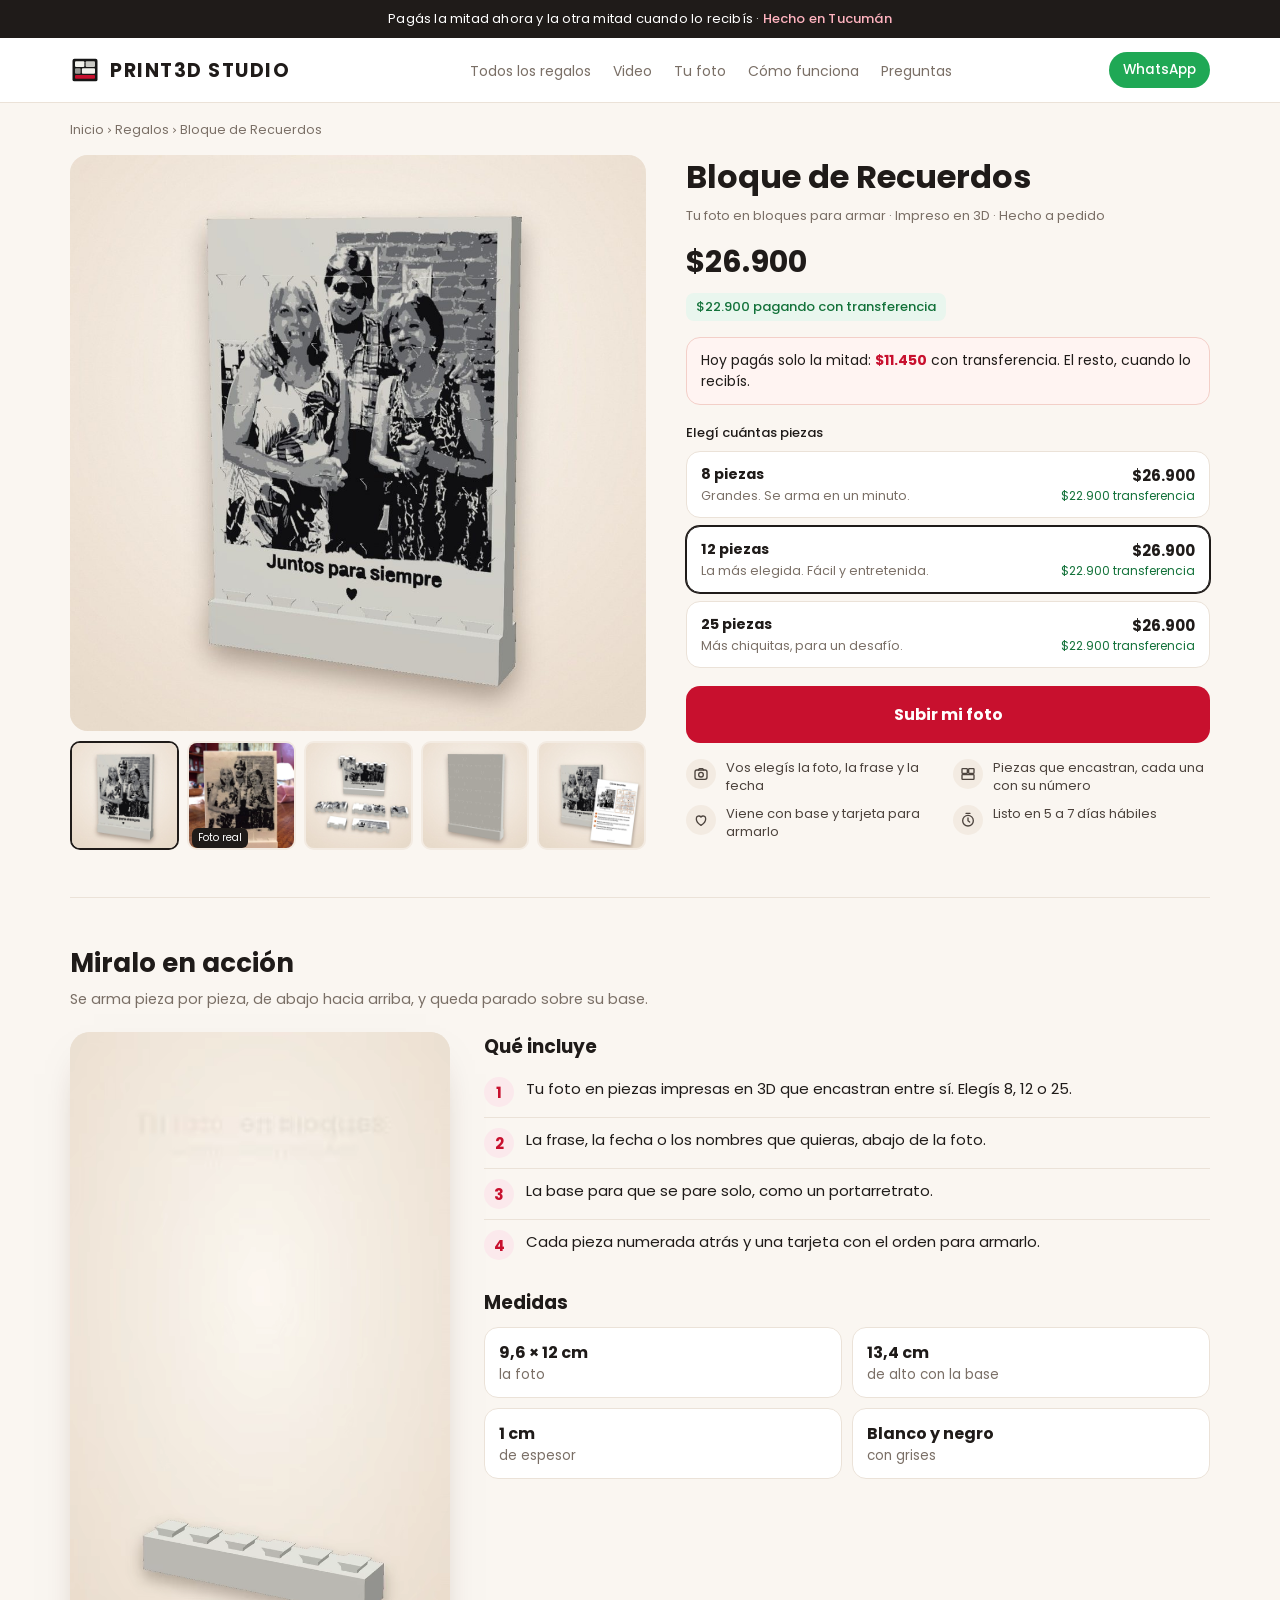
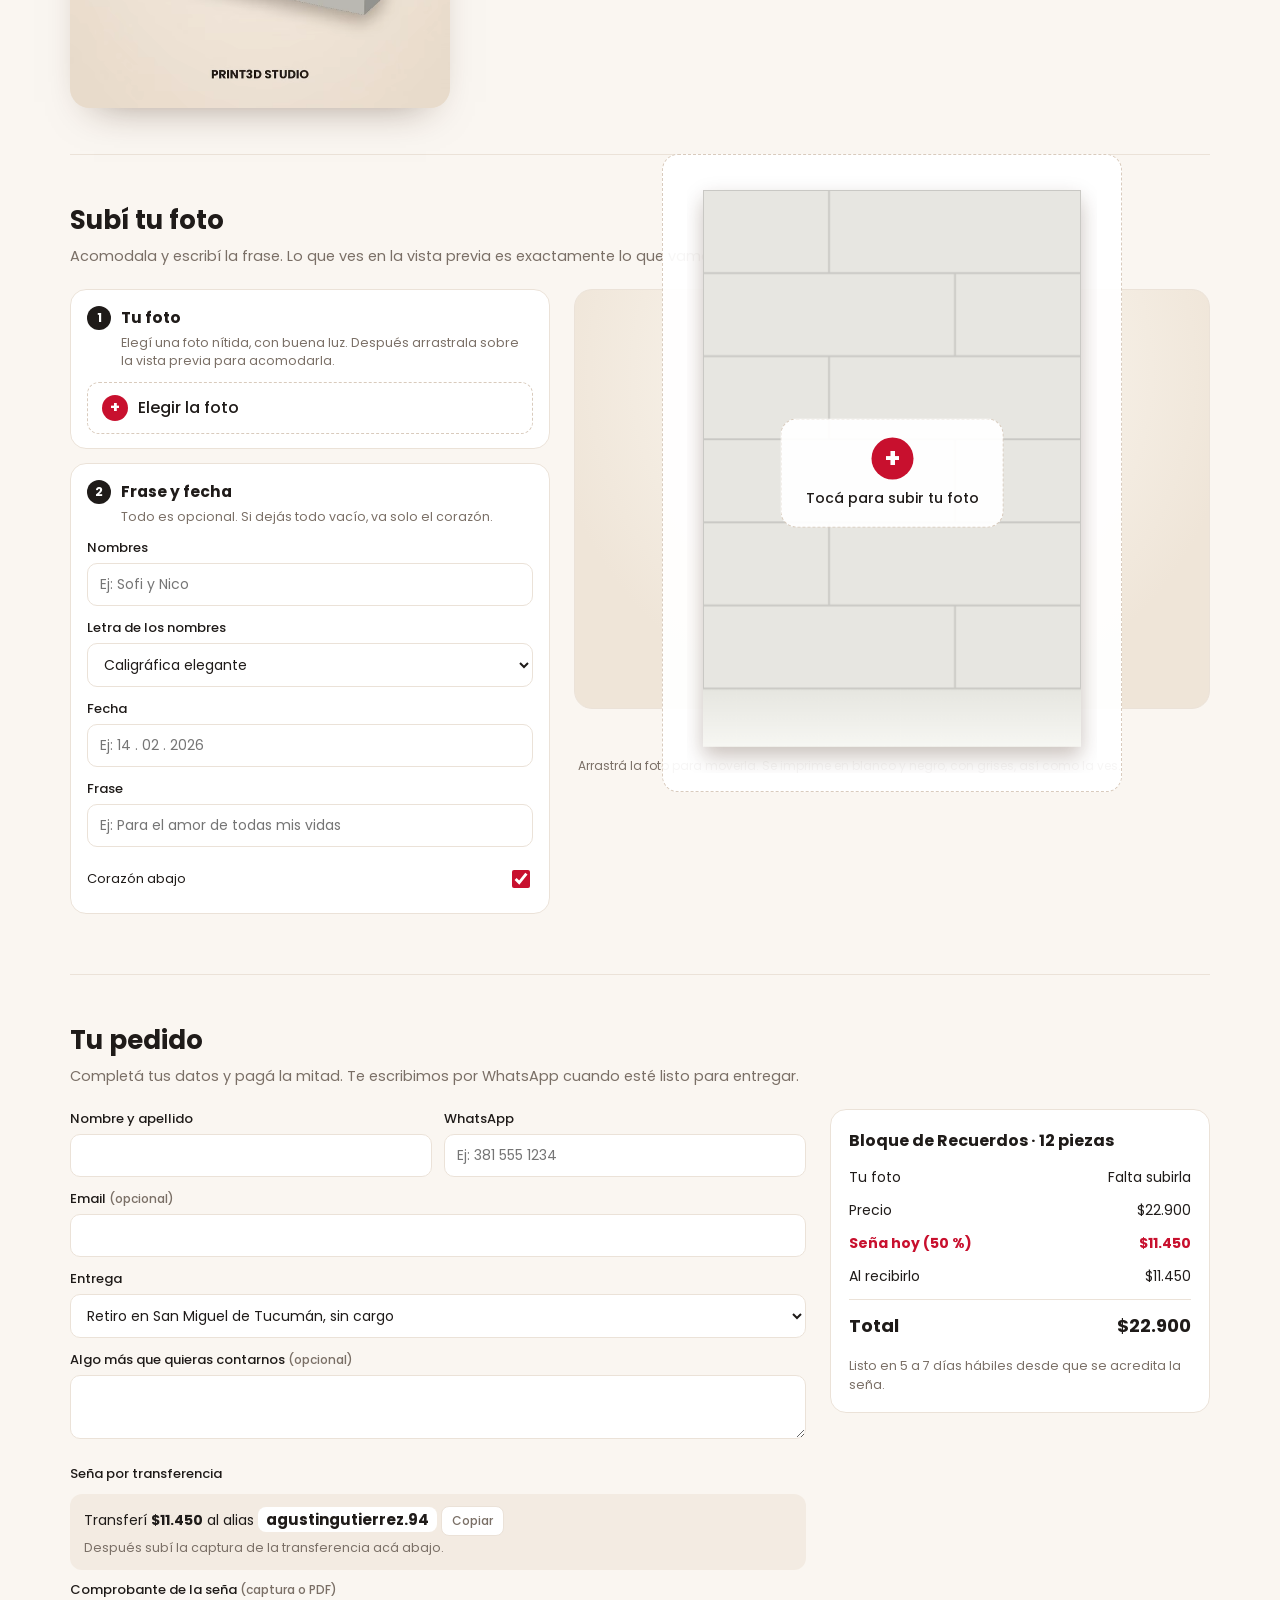
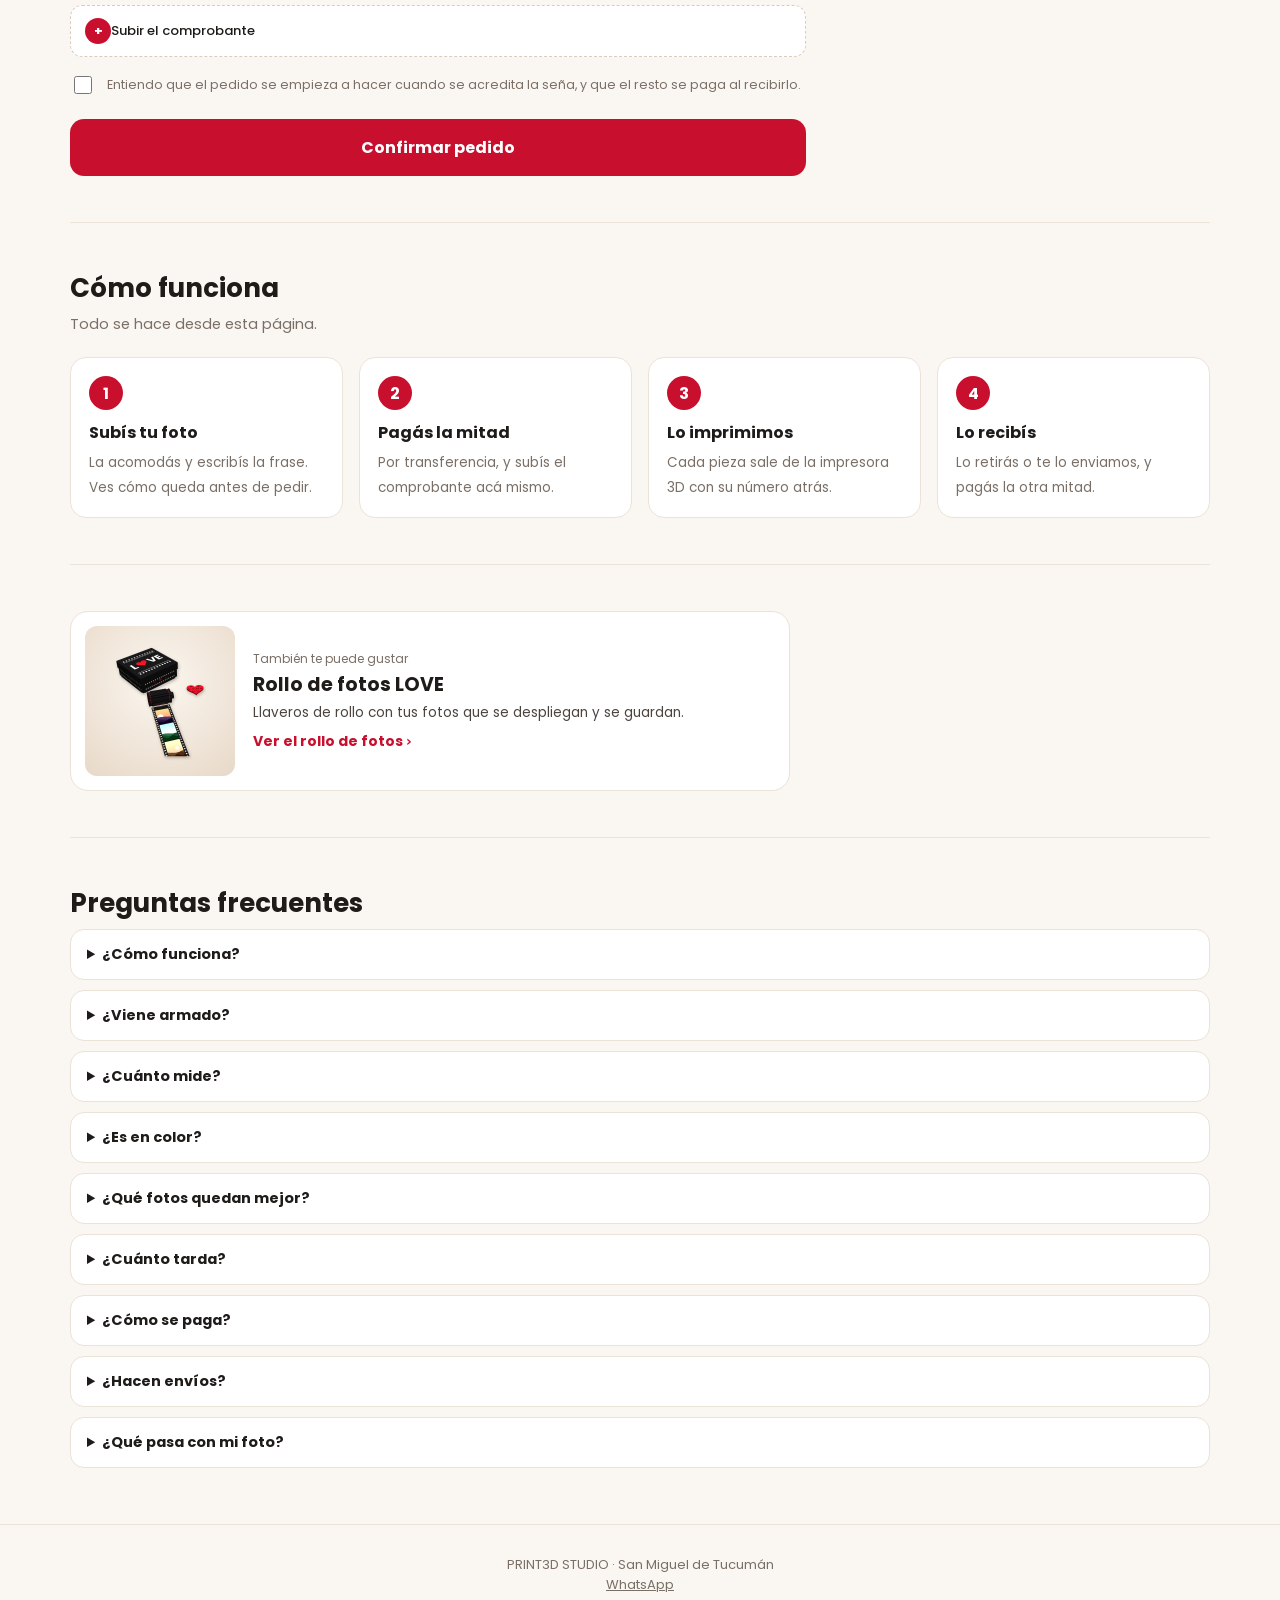
==== bloque.html @ 93b872d2 "Add files via upload" ====
<!doctype html>
<html lang="es">
<head>
<meta charset="utf-8">
<meta name="viewport" content="width=device-width, initial-scale=1">
<title>Bloque de Recuerdos · Tu foto en bloques para armar</title>
<meta name="description" content="Tu foto en piezas impresas en 3D que encastran, con frase, fecha y base. Elegís la foto acá, ves cómo queda y pagás la mitad.">
<meta property="og:title" content="Bloque de Recuerdos · Tu foto en bloques para armar">
<meta property="og:description" content="Tu foto en piezas impresas en 3D que encastran, con frase, fecha y base. Elegís la foto acá, ves cómo queda y pagás la mitad.">
<meta property="og:image" content="bloque-1.jpg">
<meta property="og:type" content="website">
<link rel="preconnect" href="https://fonts.googleapis.com"><link rel="preconnect" href="https://fonts.gstatic.com" crossorigin>
<link rel="stylesheet" href="https://fonts.googleapis.com/css2?family=Archivo:wght@400;500;600;700&family=Sacramento&family=Great+Vibes&display=swap">
<style>
@font-face{font-family:"Poppins";font-weight:700;src:url([data-uri]) format("woff")}
@font-face{font-family:"Poppins";font-weight:500;src:url([data-uri]) format("woff")}
@font-face{font-family:"Poppins";font-weight:400;src:url([data-uri]) format("woff")}
@font-face{font-family:"FilmMono";font-weight:700;src:url([data-uri]) format("woff")}
:root{--bg:#faf6f1;--card:#ffffff;--ink:#1f1b19;--muted:#7a6f66;--line:#ebe2d8;--red:#c8102e;--red-d:#9e0c24;--soft:#f3ebe2}
*{box-sizing:border-box}
html{scroll-behavior:smooth}
body{margin:0;background:var(--bg);color:var(--ink);font-family:"Poppins",system-ui,sans-serif;font-weight:400;-webkit-font-smoothing:antialiased}
a{color:inherit}
.announce{background:var(--ink);color:#fff;text-align:center;font-size:13px;padding:9px 12px;letter-spacing:.2px}
.announce b{color:#ffb3bf;font-weight:500}
header.top{background:#fff;border-bottom:1px solid var(--line);position:sticky;top:0;z-index:15}
header.top .in{max-width:1180px;margin:0 auto;display:flex;align-items:center;justify-content:space-between;padding:14px 20px;gap:16px}
.brand{font-weight:700;font-size:19px;letter-spacing:1.5px;text-decoration:none;display:flex;align-items:center;gap:10px}
.brand svg{width:30px;height:30px}
nav a{font-size:14px;text-decoration:none;margin-left:22px;color:var(--muted)}
nav a:hover{color:var(--ink)}
.wa{display:inline-flex;align-items:center;gap:8px;background:#1fa855;color:#fff;text-decoration:none;font-size:13.5px;font-weight:500;padding:8px 14px;border-radius:30px}
@media(max-width:760px){nav{display:none}}
.wrap{max-width:1180px;margin:0 auto;padding:0 20px}
.crumbs{font-size:12.5px;color:var(--muted);padding:18px 0 6px}
/* producto */
.product{display:grid;grid-template-columns:1.1fr 1fr;gap:40px;padding:10px 0 40px;align-items:start}
@media(max-width:900px){.product{grid-template-columns:1fr;gap:22px}}
.gallery .main{background:var(--soft);border-radius:18px;overflow:hidden;aspect-ratio:1/1;display:flex;align-items:center;justify-content:center}
.gallery .main img{width:100%;height:100%;object-fit:contain}
.thumbs{display:grid;grid-template-columns:repeat(6,1fr);gap:8px;margin-top:10px}
.thumbs img{width:100%;aspect-ratio:1/1;object-fit:cover;border-radius:10px;cursor:pointer;border:2px solid transparent;background:var(--soft)}
.thumbs img.on{border-color:var(--ink)}
.info h1{font-size:32px;line-height:1.15;margin:4px 0 10px;font-weight:700}
.stars{color:var(--muted);font-size:13px;margin-bottom:14px}
.price{display:flex;align-items:baseline;gap:12px;flex-wrap:wrap}
.price .big{font-size:30px;font-weight:700}
.price .old{color:var(--muted);text-decoration:line-through;font-size:16px}
.tbadge{display:inline-block;background:#e9f6ee;color:#13723a;border-radius:8px;padding:4px 10px;font-size:13px;font-weight:500;margin-top:8px}
.sena{background:#fff4f2;border:1px solid #f3cfc8;border-radius:14px;padding:12px 14px;margin:16px 0;font-size:14px;line-height:1.5}
.sena b{color:var(--red)}
.vlabel{font-size:13px;font-weight:500;margin:18px 0 8px}
.variants{display:flex;flex-direction:column;gap:8px}
.var{display:flex;justify-content:space-between;align-items:center;gap:12px;border:1.5px solid var(--line);border-radius:14px;padding:12px 14px;cursor:pointer;background:#fff;text-align:left;font:inherit;color:inherit}
.var.on{border-color:var(--ink);box-shadow:0 0 0 1px var(--ink)}
.var .n{font-weight:600;font-size:14.5px}
.var .d{font-size:12.5px;color:var(--muted);margin-top:2px;line-height:1.4}
.var .p{text-align:right;white-space:nowrap;font-weight:700;font-size:15px}
.var .p small{display:block;font-weight:400;color:#13723a;font-size:12px}
.cta{display:block;width:100%;text-align:center;background:var(--red);color:#fff;border:none;border-radius:14px;padding:16px;font:600 16px "Poppins",sans-serif;margin-top:18px;cursor:pointer;text-decoration:none}
.cta:hover{background:var(--red-d)}
.perks{display:grid;grid-template-columns:1fr 1fr;gap:10px;margin-top:16px}
.perk{display:flex;gap:10px;align-items:flex-start;font-size:13px;color:#4c433d;line-height:1.4}
.perk i{font-style:normal;width:30px;height:30px;border-radius:50%;background:var(--soft);display:flex;align-items:center;justify-content:center;flex:none;font-size:15px}
/* secciones */
section.block{padding:46px 0;border-top:1px solid var(--line);scroll-margin-top:84px}
.live{display:grid;grid-template-columns:minmax(260px,380px) 1fr;gap:34px;align-items:start}
@media(max-width:900px){.live{grid-template-columns:1fr}}
.live video{width:100%;border-radius:20px;display:block;background:#efe5d8;box-shadow:0 18px 40px -24px rgba(60,30,10,.5)}
.inc{list-style:none;margin:0 0 18px;padding:0}
.inc li{display:flex;gap:12px;align-items:flex-start;padding:10px 0;border-top:1px solid var(--line);font-size:15px}
.inc li:first-child{border-top:none}
.inc li i{flex:none;width:30px;height:30px;border-radius:50%;background:#fbe9ec;color:var(--red);display:flex;align-items:center;justify-content:center;font-style:normal;font-weight:700}
.meas{display:grid;grid-template-columns:1fr 1fr;gap:10px}
.meas div{background:#fff;border:1px solid var(--line);border-radius:14px;padding:12px 14px;font-size:13.5px;color:var(--muted)}
.meas b{display:block;color:var(--ink);font-size:16px}

section.block h2{font-size:26px;margin:0 0 6px}
section.block .lead{color:var(--muted);margin:0 0 22px;font-size:14.5px}
.steps4{display:grid;grid-template-columns:repeat(4,1fr);gap:16px}
@media(max-width:900px){.steps4{grid-template-columns:1fr 1fr}}
.s4{background:#fff;border:1px solid var(--line);border-radius:16px;padding:18px}
.s4 .num{width:34px;height:34px;border-radius:50%;background:var(--red);color:#fff;display:flex;align-items:center;justify-content:center;font-weight:700;margin-bottom:10px}
.s4 b{display:block;margin-bottom:4px}
.s4 span{font-size:13.5px;color:var(--muted);line-height:1.45}
/* personalizador */
.perso{display:grid;grid-template-columns:minmax(330px,480px) 1fr;gap:24px;align-items:start}
@media(max-width:900px){.perso{grid-template-columns:1fr}}
.card{background:#fff;border:1px solid var(--line);border-radius:16px;padding:16px 16px 14px;margin-bottom:14px}
.card h3{margin:0 0 4px;font-size:15.5px;display:flex;gap:10px;align-items:center}
.card h3 .n{width:24px;height:24px;border-radius:50%;background:var(--ink);color:#fff;font-size:12.5px;display:inline-flex;align-items:center;justify-content:center}
.card .sub{color:var(--muted);font-size:12.5px;margin:0 0 12px 34px;line-height:1.45}
.rollo{border:1.5px dashed var(--line);border-radius:12px;padding:10px 10px 8px;margin-bottom:10px;transition:border-color .15s,background .15s}
.rollo.over{border-color:var(--red);background:#fff4f2}
.rollo .top{display:flex;align-items:center;justify-content:space-between;margin-bottom:8px;gap:8px}
.rollo .top b{font-size:13.5px}
.rollo .top .cnt{font-size:12px;color:var(--muted)}
.slots{display:flex;gap:7px;flex-wrap:wrap}
.slot{width:52px;height:78px;border-radius:7px;background:#211d1b;position:relative;cursor:pointer;overflow:hidden;flex:none;outline:2px solid transparent;transition:outline-color .12s,transform .12s}
.slot:hover{outline-color:#e9b4a9;transform:translateY(-1px)}
.slot.over{outline-color:var(--red);outline-style:dashed}
.slot canvas{width:100%;height:100%;display:block}
.slot .num{position:absolute;left:4px;top:3px;font:700 10px "FilmMono",monospace;color:#f2a541;text-shadow:0 0 2px #000}
.slot.empty::after{content:"+";position:absolute;inset:0;display:flex;align-items:center;justify-content:center;color:#8d827a;font-size:22px}
.btns{display:flex;gap:8px;flex-wrap:wrap;margin-top:8px}
button,.btn{font:500 13px "Poppins",sans-serif;border-radius:10px;border:1px solid var(--line);background:#fff;color:var(--ink);padding:8px 13px;cursor:pointer}
button:hover,.btn:hover{border-color:#cdbfb1;background:#fffaf5}
button.small{padding:5px 10px;font-size:12px;border-radius:8px}
button.primary{background:var(--red);border-color:var(--red);color:#fff}
button.ghost{background:transparent}
label.row{display:flex;align-items:center;justify-content:space-between;gap:12px;font-size:13px;padding:8px 0;border-top:1px solid #f3ece4}
label.row:first-of-type{border-top:none}
label.row span.t{flex:1}
label.row small{display:block;color:var(--muted);font-size:11.5px;line-height:1.35}
input[type=text],input[type=tel],input[type=email],select,textarea{font:400 14px "Poppins",sans-serif;padding:10px 12px;border:1px solid var(--line);border-radius:10px;background:#fff;color:var(--ink);width:100%}
label.row input[type=text]{width:200px}
label.row select{width:auto}
input[type=checkbox],input[type=radio]{width:18px;height:18px;accent-color:var(--red);flex:none}
.swatches{display:flex;gap:6px}
.sw{width:26px;height:26px;border-radius:50%;border:2px solid #fff;box-shadow:0 0 0 1px var(--line);cursor:pointer}
.sw.sel{box-shadow:0 0 0 2px var(--red)}
.warn{background:#fff3e6;border:1px solid #f3d3ad;color:#7a4a12;border-radius:10px;padding:8px 11px;font-size:12.5px;margin-top:10px;display:none}
.previewWrap{position:sticky;top:80px}
.preview{background:radial-gradient(circle at 50% 20%,#fffdf8 0,#efe5d8 75%);border-radius:18px;border:1px solid var(--line);padding:10px;display:flex;justify-content:center;min-height:420px}
.preview canvas{display:block;max-width:100%;height:auto;cursor:pointer}
.pnote{font-size:12px;color:var(--muted);margin:8px 4px 0}
/* pedido */
.order{display:grid;grid-template-columns:1fr 380px;gap:24px;align-items:start}
@media(max-width:900px){.order{grid-template-columns:1fr}}
.field{margin-bottom:12px}
.field label{display:block;font-size:13px;font-weight:500;margin-bottom:5px}
.field small{color:var(--muted);font-size:12px}
.two{display:grid;grid-template-columns:1fr 1fr;gap:12px}
@media(max-width:600px){.two{grid-template-columns:1fr}}
.pay{display:flex;flex-direction:column;gap:8px;margin:6px 0 12px}
.payopt{display:flex;gap:10px;align-items:flex-start;border:1.5px solid var(--line);border-radius:12px;padding:11px 12px;cursor:pointer;background:#fff}
.payopt.on{border-color:var(--ink)}
.payopt b{display:block;font-size:14px}
.payopt span{font-size:12.5px;color:var(--muted)}
.box{background:#fff;border:1px solid var(--line);border-radius:16px;padding:18px;position:sticky;top:80px}
.sumrow{display:flex;justify-content:space-between;font-size:14px;padding:6px 0}
.sumrow.big{font-size:18px;font-weight:700;border-top:1px solid var(--line);margin-top:6px;padding-top:12px}
.sumrow.hl{color:var(--red);font-weight:700}
.alias{background:var(--soft);border-radius:12px;padding:12px 14px;font-size:14px;margin:10px 0;line-height:1.6}
.alias code{font:600 15px "Poppins",sans-serif;background:#fff;border-radius:8px;padding:2px 8px}
.mpbtn{display:block;text-align:center;background:#009ee3;color:#fff;border-radius:12px;padding:12px;font-weight:600;text-decoration:none;margin:10px 0}
.ok{display:none;background:#eef8f1;border:1px solid #bfe3cb;border-radius:16px;padding:22px;text-align:center}
.ok h3{margin:0 0 6px;font-size:22px}
.err{display:none;background:#fff1f0;border:1px solid #f1c3bd;color:#7c1d14;border-radius:12px;padding:12px 14px;font-size:13.5px;margin-top:12px;line-height:1.5}
.small{font-size:12.5px;color:var(--muted);line-height:1.5}
details{background:#fff;border:1px solid var(--line);border-radius:14px;padding:14px 16px;margin-bottom:10px}
summary{cursor:pointer;font-weight:600;font-size:14.5px}
details p{margin:10px 0 0;color:#4c433d;font-size:14px;line-height:1.55}
footer{border-top:1px solid var(--line);padding:30px 20px;text-align:center;color:var(--muted);font-size:13px}
.modal{position:fixed;inset:0;background:rgba(30,20,15,.55);display:none;align-items:center;justify-content:center;z-index:40;padding:14px}
.modal.on{display:flex}
.modal .mbox{background:#fff;border-radius:18px;padding:18px;max-width:640px;width:100%;display:grid;grid-template-columns:auto 1fr;gap:18px;align-items:start}
@media(max-width:620px){.modal .mbox{grid-template-columns:1fr}}
.modal h3{margin:0 0 6px;font-size:15px}
.edcanvas{border-radius:10px;background:#161616;touch-action:none;cursor:grab;display:block}
.kv{display:flex;flex-direction:column;gap:10px;font-size:13px}
.kv .r{display:flex;align-items:center;gap:10px;justify-content:space-between}
.note{font-size:12px;color:var(--muted);line-height:1.5}
.toast{position:fixed;left:50%;bottom:22px;transform:translateX(-50%);background:var(--ink);color:#fff;padding:10px 16px;border-radius:12px;font-size:13px;opacity:0;transition:opacity .25s;pointer-events:none;z-index:50}
.toast.on{opacity:1}
.hidden{display:none}
.spin{display:inline-block;width:16px;height:16px;border:2px solid rgba(255,255,255,.5);border-top-color:#fff;border-radius:50%;animation:sp 1s linear infinite;vertical-align:-3px;margin-right:8px}
.upbtn{display:flex;align-items:center;gap:10px;border:1.5px dashed #d9cbbd;border-radius:12px;padding:12px 14px;cursor:pointer;background:#fff;font-weight:500}.upbtn:hover{border-color:#c8102e}.upbtn .upic{width:26px;height:26px;border-radius:50%;background:#c8102e;color:#fff;display:inline-flex;align-items:center;justify-content:center;font-weight:700;flex:none}.upbtn.done{border-style:solid;border-color:#2e9e5b;background:#f2fbf5}.upbtn.done .upic{background:#2e9e5b}
@keyframes sp{to{transform:rotate(360deg)}}

.crumbs a{text-decoration:none}
.thumbs.t5{grid-template-columns:repeat(5,1fr)}
.th{position:relative}.th span{position:absolute;left:5px;bottom:9px;background:#1f1b19;color:#fff;font-size:10px;padding:2px 6px;border-radius:6px;pointer-events:none}
.gallery .main{position:relative}
.realtag{position:absolute;left:14px;top:14px;background:#1f1b19;color:#fff;font-size:12.5px;font-weight:500;padding:5px 11px;border-radius:20px}
.sv{display:flex;align-items:center;gap:8px}.sv input[type=range]{width:150px;accent-color:var(--red)}.sv b{font-size:12px;min-width:46px;text-align:right;font-weight:500;color:var(--muted)}
#bpvWrap{position:relative;align-items:flex-start}
#bpv{touch-action:none;cursor:grab;display:block;max-width:100%}#bpv.g{cursor:grabbing}
.preview .empty{position:absolute;left:50%;top:44%;transform:translate(-50%,-50%);display:flex;flex-direction:column;align-items:center;gap:8px;background:rgba(255,255,255,.94);border:1.5px dashed #d9cbbd;border-radius:16px;padding:18px 24px;font:500 14px "Poppins",sans-serif;cursor:pointer;color:var(--ink)}
.preview .empty b{width:42px;height:42px;border-radius:50%;background:var(--red);color:#fff;display:flex;align-items:center;justify-content:center;font-size:26px;font-weight:600}
.preview.over{outline:2px dashed var(--red);outline-offset:-6px}
.xsell .xcard{display:flex;gap:18px;align-items:center;background:#fff;border:1px solid var(--line);border-radius:18px;padding:14px;text-decoration:none;max-width:720px}
.xcard img{width:150px;height:150px;object-fit:cover;border-radius:12px;background:var(--soft);flex:none}
.xcard small{display:block;color:var(--muted);font-size:12px}.xcard b{display:block;font-size:19px;margin:2px 0 4px}.xcard span{display:block;font-size:13.5px;color:#4c433d;line-height:1.45}.xcard em{display:inline-block;margin-top:8px;font-style:normal;color:var(--red);font-weight:600;font-size:14px}
@media(max-width:600px){.xcard img{width:96px;height:96px}}
.hero{text-align:center;padding:46px 0 26px}
.hero h1{font-size:40px;line-height:1.12;margin:0 0 12px}.hero h1 span{color:var(--red)}
.hero p{max-width:620px;margin:0 auto;color:var(--muted);font-size:15.5px;line-height:1.6}
@media(max-width:600px){.hero h1{font-size:30px}}
.prods{display:grid;grid-template-columns:1fr 1fr;gap:22px;padding:10px 0 46px}
@media(max-width:800px){.prods{grid-template-columns:1fr}}
.pc{display:flex;flex-direction:column;background:#fff;border:1px solid var(--line);border-radius:22px;overflow:hidden;text-decoration:none;transition:transform .15s,box-shadow .15s}
.pc:hover{transform:translateY(-3px);box-shadow:0 18px 40px -26px rgba(60,30,10,.55)}
.pimg{position:relative;background:var(--soft);aspect-ratio:1/1}.pimg img{width:100%;height:100%;object-fit:cover;display:block}
.badge{position:absolute;left:14px;top:14px;background:var(--red);color:#fff;font-size:12.5px;font-weight:600;padding:5px 12px;border-radius:20px}
.pbody{padding:18px 20px 20px}.pbody h2{margin:0 0 6px;font-size:23px}.pbody p{margin:0 0 12px;color:#4c433d;font-size:14px;line-height:1.55}
.pp{font-size:14px;color:var(--muted)}.pp b{font-size:22px;color:var(--ink)}.pp small{font-size:12.5px;color:#13723a}
@media(max-width:900px){#foto .previewWrap{order:-1;position:static}}
.go{display:block;margin-top:14px;background:var(--red);color:#fff;text-align:center;border-radius:12px;padding:13px;font-weight:600}
</style>
</head>
<body>
<div class="announce">Pagás la mitad ahora y la otra mitad cuando lo recibís · <b>Hecho en Tucumán</b></div>
<header class="top"><div class="in">
  <a class="brand" href="index.html"><svg viewBox="0 0 48 48" aria-hidden="true"><rect x="4" y="6" width="40" height="36" rx="3" fill="#161616"/><rect x="8" y="10" width="15" height="9" rx="1.5" fill="#f2f2ed"/><rect x="25" y="10" width="15" height="9" rx="1.5" fill="#c9c9c4"/><rect x="8" y="21" width="9" height="9" rx="1.5" fill="#9a9a96"/><rect x="19" y="21" width="21" height="9" rx="1.5" fill="#f2f2ed"/><rect x="8" y="32" width="32" height="6" rx="1.5" fill="#c8102e"/></svg><span id="storeName"></span></a>
  <nav><a href="index.html">Todos los regalos</a><a href="#video">Video</a><a href="#foto">Tu foto</a><a href="#como">Cómo funciona</a><a href="#preguntas">Preguntas</a></nav>
  <a class="wa" id="waTop" href="#" target="_blank" rel="noopener">WhatsApp</a>
</div></header>

<div class="wrap">
<div class="crumbs"><a href="index.html">Inicio</a> › Regalos › Bloque de Recuerdos</div>
<section class="product" id="producto">
  <div class="gallery">
    <div class="main"><img id="mainImg" src="bloque-1.jpg" alt="Bloque de Recuerdos"><span class="realtag" id="realTag" style="display:none">Foto real</span></div>
    <div class="thumbs t5" id="thumbs"></div>
  </div>
  <div class="info">
    <h1>Bloque de Recuerdos</h1>
    <div class="stars">Tu foto en bloques para armar · Impreso en 3D · Hecho a pedido</div>
    <div class="price"><span class="big" id="pList"></span></div>
    <div class="tbadge" id="pTransf"></div>
    <div class="sena" id="pSena"></div>
    <div class="vlabel">Elegí cuántas piezas</div>
    <div class="variants" id="variants"></div>
    <a class="cta" href="#foto">Subir mi foto</a>
    <div class="perks">
      <div class="perk"><i><svg viewBox="0 0 24 24" width="16" height="16" fill="none" stroke="currentColor" stroke-width="2" stroke-linecap="round" stroke-linejoin="round" aria-hidden="true"><rect x="3" y="6" width="18" height="14" rx="3"/><circle cx="12" cy="13" r="3.5"/><path d="M8 6l1.5-2h5L16 6"/></svg></i><div>Vos elegís la foto, la frase y la fecha</div></div>
      <div class="perk"><i><svg viewBox="0 0 24 24" width="16" height="16" fill="none" stroke="currentColor" stroke-width="2" stroke-linecap="round" stroke-linejoin="round" aria-hidden="true"><rect x="3" y="4" width="8" height="7" rx="1"/><rect x="13" y="4" width="8" height="7" rx="1"/><rect x="3" y="13" width="18" height="7" rx="1"/></svg></i><div>Piezas que encastran, cada una con su número</div></div>
      <div class="perk"><i><svg viewBox="0 0 24 24" width="16" height="16" fill="none" stroke="currentColor" stroke-width="2" stroke-linecap="round" stroke-linejoin="round" aria-hidden="true"><path d="M12 20s-7-4.4-7-9.6A3.9 3.9 0 0 1 12 7.6a3.9 3.9 0 0 1 7 2.8C19 15.6 12 20 12 20z"/></svg></i><div>Viene con base y tarjeta para armarlo</div></div>
      <div class="perk"><i><svg viewBox="0 0 24 24" width="16" height="16" fill="none" stroke="currentColor" stroke-width="2" stroke-linecap="round" stroke-linejoin="round" aria-hidden="true"><circle cx="12" cy="13" r="8"/><path d="M12 9v4l2.5 2"/><path d="M9 2h6"/></svg></i><div id="perkTime"></div></div>
    </div>
  </div>
</section>

<section class="block" id="video">
  <h2>Miralo en acción</h2>
  <p class="lead">Se arma pieza por pieza, de abajo hacia arriba, y queda parado sobre su base.</p>
  <div class="live">
    <video poster="bloque-poster.jpg" autoplay muted loop playsinline preload="metadata"><source src="bloque-video.mp4" type="video/mp4"><source src="bloque-video.webm" type="video/webm"></video>
    <div>
      <h3 style="margin:0 0 6px">Qué incluye</h3>
      <ul class="inc">
        <li><i>1</i><div>Tu foto en piezas impresas en 3D que encastran entre sí. Elegís 8, 12 o 25.</div></li>
        <li><i>2</i><div>La frase, la fecha o los nombres que quieras, abajo de la foto.</div></li>
        <li><i>3</i><div>La base para que se pare solo, como un portarretrato.</div></li>
        <li><i>4</i><div>Cada pieza numerada atrás y una tarjeta con el orden para armarlo.</div></li>
      </ul>
      <h3 style="margin:0 0 10px">Medidas</h3>
      <div class="meas">
        <div><b>9,6 × 12 cm</b>la foto</div>
        <div><b>13,4 cm</b>de alto con la base</div>
        <div><b>1 cm</b>de espesor</div>
        <div><b>Blanco y negro</b>con grises</div>
      </div>
    </div>
  </div>
</section>

<section class="block" id="foto">
  <h2>Subí tu foto</h2>
  <p class="lead">Acomodala y escribí la frase. Lo que ves en la vista previa es exactamente lo que vamos a imprimir.</p>
  <div class="perso">
    <div>
      <div class="card">
        <h3><span class="n">1</span>Tu foto</h3>
        <p class="sub">Elegí una foto nítida, con buena luz. Después arrastrala sobre la vista previa para acomodarla.</p>
        <label class="upbtn" id="bPhotoBtn"><input id="bFile" type="file" accept="image/*" class="hidden"><span class="upic">+</span><span id="bPhotoName">Elegir la foto</span></label>
        <div id="bTools" style="display:none">
          <label class="row"><span class="t">Acercar</span><span class="sv"><input type="range" id="bZoom" min="1" max="2.5" step="0.01"><b id="bZoomV"></b></span></label>
          <label class="row"><span class="t">Luz<small>Subila si la foto es oscura.</small></span><span class="sv"><input type="range" id="bLuz" min="-0.3" max="0.3" step="0.01"><b id="bLuzV"></b></span></label>
          <label class="row"><span class="t">Contraste</span><span class="sv"><input type="range" id="bCtr" min="0.7" max="1.6" step="0.01"><b id="bCtrV"></b></span></label>
          <div class="btns"><button class="small ghost" id="bReset" type="button">Volver a como estaba</button></div>
        </div>
      </div>
      <div class="card">
        <h3><span class="n">2</span>Frase y fecha</h3>
        <p class="sub">Todo es opcional. Si dejás todo vacío, va solo el corazón.</p>
        <div class="field"><label for="bNames">Nombres</label><input id="bNames" type="text" maxlength="34" placeholder="Ej: Sofi y Nico"></div>
        <div class="field"><label for="bFont">Letra de los nombres</label><select id="bFont"><option value="Great Vibes">Caligráfica elegante</option><option value="Sacramento">Manuscrita fina</option><option value="Archivo">Simple</option></select></div>
        <div class="field"><label for="bDate">Fecha</label><input id="bDate" type="text" maxlength="22" placeholder="Ej: 14 . 02 . 2026"></div>
        <div class="field"><label for="bMsg">Frase</label><input id="bMsg" type="text" maxlength="42" placeholder="Ej: Para el amor de todas mis vidas"></div>
        <label class="row"><span class="t">Corazón abajo</span><input type="checkbox" id="bHeart" checked></label>
      </div>
    </div>
    <div class="previewWrap">
      <div class="preview" id="bpvWrap"><canvas id="bpv"></canvas><button class="empty" id="bEmpty" type="button"><b>+</b>Tocá para subir tu foto</button></div>
      <label class="row" style="border:none;justify-content:center;gap:8px"><input type="checkbox" id="bParts"><span class="small">Mostrar cómo se divide en piezas</span></label>
      <p class="pnote">Arrastrá la foto para moverla. Se imprime en blanco y negro, con grises, así como la ves.</p>
    </div>
  </div>
</section>

<section class="block" id="pedido">
  <h2>Tu pedido</h2>
  <p class="lead">Completá tus datos y pagá la mitad. Te escribimos por WhatsApp cuando esté listo para entregar.</p>
  <div class="order">
    <div>
      <div class="two">
        <div class="field"><label for="fNombre">Nombre y apellido</label><input id="fNombre" type="text" autocomplete="name"></div>
        <div class="field"><label for="fWa">WhatsApp</label><input id="fWa" type="tel" autocomplete="tel" placeholder="Ej: 381 555 1234"></div>
      </div>
      <div class="field"><label for="fEmail">Email <small>(opcional)</small></label><input id="fEmail" type="email" autocomplete="email"></div>
      <div class="field"><label for="fEntrega">Entrega</label><select id="fEntrega"></select></div>
      <div class="field" id="dirField"><label for="fDir">Dirección y localidad</label><input id="fDir" type="text" autocomplete="street-address"></div>
      <div class="field"><label for="fNotas">Algo más que quieras contarnos <small>(opcional)</small></label><textarea id="fNotas" rows="2"></textarea></div>
      <div class="vlabel">Seña por transferencia</div>
      <div id="payInfo"></div>
      <div class="field"><label>Comprobante de la seña <small>(captura o PDF)</small></label><label class="upbtn"><input id="fComp" type="file" accept="image/*,application/pdf" class="hidden"><span class="upic">+</span><span id="fCompName">Subir el comprobante</span></label></div>
      <label class="row" style="border:none;padding:4px 0"><input type="checkbox" id="fAcepto"><span class="t small">Entiendo que el pedido se empieza a hacer cuando se acredita la seña, y que el resto se paga al recibirlo.</span></label>
      <button class="cta" id="sendBtn" type="button">Confirmar pedido</button>
      <div class="err" id="err"></div>
      <div class="ok" id="ok"></div>
    </div>
    <div class="box">
      <div style="font-weight:700;margin-bottom:8px" id="sumProd"></div>
      <div class="sumrow"><span>Tu foto</span><span id="sumFoto"></span></div>
      <div class="sumrow"><span>Precio</span><span id="sumTotal"></span></div>
      <div class="sumrow hl"><span>Seña hoy (50 %)</span><span id="sumSena"></span></div>
      <div class="sumrow"><span>Al recibirlo</span><span id="sumResto"></span></div>
      <div class="sumrow big"><span>Total</span><span id="sumTotal2"></span></div>
      <p class="small" style="margin:12px 0 0" id="sumNote"></p>
    </div>
  </div>
</section>

<section class="block" id="como">
  <h2>Cómo funciona</h2>
  <p class="lead">Todo se hace desde esta página.</p>
  <div class="steps4">
    <div class="s4"><div class="num">1</div><b>Subís tu foto</b><span>La acomodás y escribís la frase. Ves cómo queda antes de pedir.</span></div>
    <div class="s4"><div class="num">2</div><b>Pagás la mitad</b><span>Por transferencia, y subís el comprobante acá mismo.</span></div>
    <div class="s4"><div class="num">3</div><b>Lo imprimimos</b><span>Cada pieza sale de la impresora 3D con su número atrás.</span></div>
    <div class="s4"><div class="num">4</div><b>Lo recibís</b><span>Lo retirás o te lo enviamos, y pagás la otra mitad.</span></div>
  </div>
</section>

<section class="block xsell">
  <a class="xcard" href="rollo.html"><img src="rollo-1.jpg" alt="Rollo de fotos LOVE"><div><small>También te puede gustar</small><b>Rollo de fotos LOVE</b><span>Llaveros de rollo con tus fotos que se despliegan y se guardan.</span><em>Ver el rollo de fotos ›</em></div></a>
</section>

<section class="block" id="preguntas">
  <h2>Preguntas frecuentes</h2>
  <div id="faq"></div>
</section>
</div>
<footer><span id="footName"></span> · <span id="footCity"></span><br><span id="footLinks"></span></footer>
<div class="toast" id="toast"></div>

<script src="config.js"></script>
<script src="envio.js"></script>
<script>
"use strict";
(function () {
// ======================================================================= tienda
const T = window.TIENDA || {}, P = T.bloque || {nombre: "Bloque de Recuerdos", lista: 0, transferencia: 0};
const $ = id => document.getElementById(id);
const money = n => "$" + Math.round(n).toLocaleString("es-AR");
const half = n => Math.round(n / 2 / 10) * 10;
const waNum = () => (T.whatsapp || "").replace(/\D/g, "");
const waLink = msg => waNum() ? `https://wa.me/${waNum()}${msg ? "?text=" + encodeURIComponent(msg) : ""}` : null;
const esc = s => String(s).replace(/[&<>"]/g, c => ({"&": "&amp;", "<": "&lt;", ">": "&gt;", '"': "&quot;"}[c]));
function toast(t) { const e = $("toast"); e.textContent = t; e.classList.add("on"); clearTimeout(toast.t); toast.t = setTimeout(() => e.classList.remove("on"), 2600); }

// ======================================================================= estado del bloque (mismos nombres que la Fabrica)
const UNIT = 16, RES = 0.2; let ROW = 20;
const PRESETS = {8: {rows: 4, row: 30}, 12: {rows: 6, row: 20}, 25: {rows: 10, row: 12}};
const S = {img: null, src: null, offY: 0.35, offX: 0, zoom: 1.0, ctr: 1.1, brt: 0, names: "", top: false, sep: 0.14,
  date: "", msg: "", heart: true, cols: 6, rows: 6, dot: 1.0, fit: "suelto", dep: 10, sty: "gris", font: "Great Vibes", piezas: 12};
function applyPreset() { const p = PRESETS[S.piezas] || PRESETS[12]; S.cols = 6; S.rows = p.rows; ROW = p.row; }
applyPreset();
const W = () => S.cols * UNIT, H = () => S.rows * ROW;
const NX = () => Math.round(W() / RES), NY = () => Math.round(H() / RES);

/* Copiado tal cual de la Fabrica de Bloques: la vista previa sale igual a lo que se imprime */
const GSTEP=0.2;
const gn =()=>Math.max(4,Math.round(S.dot/GSTEP));   // escalones de blanco
const gtd=()=>gn()*GSTEP/2.9;                        // cuanto tapa el blanco
const ghb=()=>gn()*GSTEP+0.1;                        // techo del negro
const gpz=()=>ghb()+1.2;
function refl(L){ return L>gn() ? 1 : (L===0 ? 0 : 1-Math.exp(-L*GSTEP/gtd())); }
let PAL=null, PALR=null;
const MARGIN=4, BAND=23;
function partition(n,bigFirst){
  const out=[]; let r=n;
  if(bigFirst){ while(r>=3&&(r-3)!==1){out.push(3);r-=3;} while(r>=2){out.push(2);r-=2;} }
  else { while(r>=2&&(r-2)!==1){out.push(2);r-=2;} while(r>=3){out.push(3);r-=3;} }
  if(r) out.push(r);
  return out;
}
function rowParts(r){ return S.piezas===25 ? partition(S.cols, r%2===0) : (r%2===0 ? [4,2] : [2,4]); }
function numbering(){
  const L=layout().map(([r,u0,span])=>({r,u0,fx:S.cols-u0-span}));
  L.sort((a,b)=>b.r-a.r||a.fx-b.fx);
  const m=new Map(); L.forEach((o,i)=>m.set(o.r+","+o.u0,i+1)); return m;
}
function layout(){
  const out=[];
  for(let r=0;r<S.rows;r++){
    let u=0;
    for(const sp of rowParts(r)){ out.push([r,u,sp]); u+=sp; }
  }
  return out;
}
function grayCanvas(w,h){
  const c=document.createElement("canvas"); c.width=w; c.height=h; return c;
}
function photoGray(dw,dh){
  const c=grayCanvas(dw,dh), x=c.getContext("2d",{willReadFrequently:true});
  x.fillStyle="#808080"; x.fillRect(0,0,dw,dh);
  if(S.img){
    const ir=S.img.width/S.img.height, cr=dw/dh;
    let w2,h2;
    if(ir>cr){ h2=dh*S.zoom; w2=h2*ir; } else { w2=dw*S.zoom; h2=w2/ir; }
    const dx=(dw-w2)/2 + S.offX*(w2-dw)/2;
    const dy=(dh-h2)/2 + S.offY*(h2-dh)/2;
    x.drawImage(S.img,dx,dy,w2,h2);
  }
  return c;
}
function blurArr(a,w,h,r){
  const c=grayCanvas(w,h), x=c.getContext("2d",{willReadFrequently:true});
  const d=x.createImageData(w,h);
  for(let i=0;i<w*h;i++){ const v=a[i]*255; d.data[i*4]=d.data[i*4+1]=d.data[i*4+2]=v; d.data[i*4+3]=255; }
  x.putImageData(d,0,0);
  const c2=grayCanvas(w,h), x2=c2.getContext("2d",{willReadFrequently:true});
  x2.filter=`blur(${r}px)`; x2.drawImage(c,0,0); x2.filter="none";
  const p=x2.getImageData(0,0,w,h).data, o=new Float32Array(w*h);
  for(let i=0;i<w*h;i++) o[i]=p[i*4]/255;
  return o;
}
function despeckle(b,nx,ny,minA,msk){
  const N=nx*ny, seen=new Uint8Array(N), st=new Int32Array(N), cp=new Int32Array(N);
  const ok=i=>!msk||msk[i];
  if(msk) for(let i=0;i<N;i++) if(!msk[i]) seen[i]=2;
  for(let ph=1;ph>=0;ph--){
    for(let i=0;i<N;i++) if(seen[i]!==2) seen[i]=0;
    for(let s=0;s<N;s++){
      if(seen[s]||b[s]!==ph) continue;
      let top=0, n=0; st[top++]=s; seen[s]=1;
      while(top){
        const q=st[--top]; cp[n++]=q;
        const x=q%nx, y=(q/nx)|0;
        if(x>0     && !seen[q-1]  && b[q-1] ===ph && ok(q-1)) {seen[q-1] =1; st[top++]=q-1;}
        if(x<nx-1  && !seen[q+1]  && b[q+1] ===ph && ok(q+1)) {seen[q+1] =1; st[top++]=q+1;}
        if(y>0     && !seen[q-nx] && b[q-nx]===ph && ok(q-nx)){seen[q-nx]=1; st[top++]=q-nx;}
        if(y<ny-1  && !seen[q+nx] && b[q+nx]===ph && ok(q+nx)){seen[q+nx]=1; st[top++]=q+nx;}
      }
      if(n<minA) for(let i=0;i<n;i++) b[cp[i]]=ph^1;
    }
  }
}
function textPlan(){
  const ppm=1/RES, maxw=(W()-2*MARGIN-2)*ppm;
  const c=grayCanvas(8,8).getContext("2d");
  const fit=(fam,wt,txt,mm)=>{
    let fs=mm*ppm;
    c.font=`${wt} ${fs}px ${fam}`;
    const w=c.measureText(txt.trim()).width;
    if(w>maxw) fs=fs*maxw/w;
    return {fam,wt,txt:txt.trim(),fs};
  };
  const items=[];
  const add=(fam,wt,txt,mm,gap)=>{
    if(!txt||!txt.trim()) return;
    const it=fit(fam,wt,txt,mm); it.gap=gap*ppm; items.push(it);
  };
  /* Si la frase va arriba, se saca del bloque de abajo */
  let top=null, topBand=0;
  if(S.top && S.msg && S.msg.trim()){
    top=fit('"Archivo",sans-serif',600,S.msg,6.6);
    topBand=(top.fs*0.80)/ppm+2.2;
  }
  add(`"${S.font}",cursive`,400,S.names,13.5,4.0);
  add('"Archivo",sans-serif',700,S.date,S.names.trim()?6.4:7.6,3.4);
  if(!top) add('"Archivo",sans-serif',600,S.msg,6.2,3.2);
  /* Esta cuenta es EXACTAMENTE lo que despues dibuja drawText, asi no
     queda una franja blanca de regalo abajo de todo. */
  let need=1.2*ppm;
  for(const it of items) need+=it.fs*0.80+it.gap;
  if(items.length) need-=items[items.length-1].gap;
  if(S.heart) need+=4.6*ppm*1.60;
  let band=need/ppm+1.0;
  const maxBand=H()*0.42;
  if(band>maxBand){ const k=maxBand/band; for(const it of items){it.fs*=k; it.gap*=k;} band=maxBand; }
  return {items, top, topBand, band:Math.max(8,band), ppm};
}
function drawText(cx,P,nx){
  const ppm=P.ppm, cxm=nx/2;
  let y=(H()-P.band-MARGIN+1.2)*ppm;
  cx.fillStyle="#000"; cx.strokeStyle="#000"; cx.textAlign="center";
  cx.textBaseline="alphabetic"; cx.lineJoin="round"; cx.lineWidth=0.22*ppm;
  if(P.top){
    cx.font=`${P.top.wt} ${P.top.fs}px ${P.top.fam}`;
    const ty=(MARGIN+0.6)*ppm+P.top.fs*0.80;
    cx.strokeText(P.top.txt,cxm,ty); cx.fillText(P.top.txt,cxm,ty);
  }
  for(const it of P.items){
    cx.font=`${it.wt} ${it.fs}px ${it.fam}`;
    y+=it.fs*0.80;
    cx.strokeText(it.txt,cxm,y); cx.fillText(it.txt,cxm,y);
    y+=it.gap;
  }
  if(P.items.length) y-=P.items[P.items.length-1].gap;
  if(S.heart){
    const s2=4.6*ppm; y+=s2*1.15;
    cx.beginPath();
    cx.moveTo(cxm,y+s2*0.42);
    cx.bezierCurveTo(cxm-s2*0.62,y-s2*0.05,cxm-s2*0.34,y-s2*0.62,cxm,y-s2*0.22);
    cx.bezierCurveTo(cxm+s2*0.34,y-s2*0.62,cxm+s2*0.62,y-s2*0.05,cxm,y+s2*0.42);
    cx.fill(); cx.stroke();
  }

}
function buildPal(){
  const N=gn(); PAL=[0]; PALR=[0];
  let last=0;
  for(let L=1;L<=N;L++){
    const r=1-Math.exp(-L*GSTEP/gtd());
    if(r-last>=S.sep){ PAL.push(L); PALR.push(r); last=r; }
  }
  PAL.push(N+1); PALR.push(1);
}
function lev(v){
  let best=0, bd=9;
  for(let i=0;i<PALR.length;i++){ const d=Math.abs(PALR[i]-v); if(d<bd){ bd=d; best=i; } }
  return PAL[best];
}
function fixLevels(L,nx,ny){
  for(let pass=0;pass<80;pass++){
    let n=0;
    for(let y=0;y<ny-1;y++)for(let x=0;x<nx-1;x++){
      const i=y*nx+x, j=i+1, k=i+nx, l=k+1;
      const A=L[i],B=L[j],C=L[k],D=L[l];
      const m1=Math.min(A,D), M1=Math.max(A,D), m2=Math.min(B,C), M2=Math.max(B,C);
      if(m1>M2){ if(B<C) L[j]=m1; else L[k]=m1; n++; }
      else if(m2>M1){ if(A<D) L[i]=m2; else L[l]=m2; n++; }
    }
    if(!n) return;
  }
}
function panelLevels(){
  buildPal();
  const nx=NX(), ny=NY(), P=textPlan();
  const pw=W()-2*MARGIN, ph=H()-MARGIN-P.topBand-P.band-MARGIN;
  const tw=Math.round(pw/RES), th=Math.round(ph/RES);
  const pc=photoGray(tw,th);
  const px=pc.getContext("2d",{willReadFrequently:true}).getImageData(0,0,tw,th).data;
  const a=new Float32Array(tw*th);
  for(let i=0;i<tw*th;i++) a[i]=(0.2126*px[i*4]+0.7152*px[i*4+1]+0.0722*px[i*4+2])/255;
  const srt=Float32Array.from(a).sort();
  const lo=srt[Math.floor(tw*th*0.01)], hi=srt[Math.floor(tw*th*0.99)];
  const sp=Math.max(hi-lo,1e-3);
  for(let i=0;i<a.length;i++) a[i]=Math.min(1,Math.max(0,((a[i]-lo)/sp-0.5)*S.ctr+0.5+S.brt));
  const b0=blurArr(a,tw,th,1.4);      // realce suave, nada de blanquear la piel
  for(let i=0;i<a.length;i++) a[i]=Math.min(1,Math.max(0,a[i]+(a[i]-b0[i])*0.55));
  const lv=new Uint8Array(nx*ny).fill(gn()+1);
  const ox=Math.round(MARGIN/RES), oy=Math.round((MARGIN+P.topBand)/RES);
  for(let j=0;j<th;j++){ const r=(j+oy)*nx+ox, s=j*tw;
    for(let i=0;i<tw;i++) lv[r+i]=lev(a[s+i]); }
  const cvt=grayCanvas(nx,ny), cx=cvt.getContext("2d",{willReadFrequently:true});
  cx.fillStyle="#fff"; cx.fillRect(0,0,nx,ny);
  drawText(cx,P,nx);
  const dt=cx.getImageData(0,0,nx,ny).data;
  for(let i=0;i<nx*ny;i++) if(dt[i*4]<128) lv[i]=0;
  const m=new Uint8Array(nx*ny);
  for(let i=0;i<nx*ny;i++) m[i]=lv[i]===0?1:0;
  despeckle(m,nx,ny,16);              // ningun manchon negro chico en la 1a capa
  for(let i=0;i<nx*ny;i++) lv[i]= m[i] ? 0 : (lv[i]===0?2:lv[i]);
  fixLevels(lv,nx,ny);
  return lv;
}


// ======================================================================= vista previa
const cv = $("bpv"), cx = cv.getContext("2d");
let showParts = false, lastLv = null;
const WHITE = [242, 242, 237], BLACK = [18, 18, 20];
function tint(v) {           // mismo gris del render: blanco del PLA sobre negro, apenas frio en los medios
  const t = Math.pow(v, 0.95), s = Math.sin(Math.PI * v);
  return [WHITE[0] * t + BLACK[0] * (1 - t) - 3 * s, WHITE[1] * t + BLACK[1] * (1 - t), WHITE[2] * t + BLACK[2] * (1 - t) + 5.6 * s];
}
function drawPreview() {
  const lv = panelLevels(); lastLv = lv;
  const nx = NX(), ny = NY();
  const tmp = grayCanvas(nx, ny), tc = tmp.getContext("2d"), id = tc.createImageData(nx, ny);
  for (let i = 0; i < nx * ny; i++) { const c = tint(refl(lv[i])); id.data[i * 4] = c[0]; id.data[i * 4 + 1] = c[1]; id.data[i * 4 + 2] = c[2]; id.data[i * 4 + 3] = 255; }
  tc.putImageData(id, 0, 0);
  const dpr = Math.min(2, window.devicePixelRatio || 1), cssW = Math.min(460, cv.parentElement.clientWidth - 20);
  const BH = 14, pad = 18, k = (cssW - 2 * pad) / W();
  const cssH = (H() + BH) * k + 2 * pad + 10;
  cv.style.width = cssW + "px"; cv.style.height = cssH + "px"; cv.width = Math.round(cssW * dpr); cv.height = Math.round(cssH * dpr);
  cx.setTransform(dpr, 0, 0, dpr, 0, 0); cx.clearRect(0, 0, cssW, cssH);
  const x0 = pad, y0 = pad, ww = W() * k, hh = H() * k;
  // sombra y base
  cx.save(); cx.shadowColor = "rgba(60,30,10,.28)"; cx.shadowBlur = 22; cx.shadowOffsetY = 10;
  cx.fillStyle = "#f2f2ed"; cx.fillRect(x0, y0, ww, hh + BH * k); cx.restore();
  cx.imageSmoothingEnabled = true; cx.imageSmoothingQuality = "high";
  if (S.img) cx.drawImage(tmp, x0, y0, ww, hh);
  else { cx.fillStyle = "#e7e6e1"; cx.fillRect(x0, y0, ww, hh); }
  const g = cx.createLinearGradient(0, y0 + hh, 0, y0 + hh + BH * k); g.addColorStop(0, "#e6e6e0"); g.addColorStop(1, "#f7f7f3");
  cx.fillStyle = g; cx.fillRect(x0, y0 + hh, ww, BH * k);
  cx.fillStyle = "rgba(0,0,0,.10)"; cx.fillRect(x0, y0 + hh, ww, 1.2);
  // juntas de las piezas
  for (const [r, u0, span] of layout()) {
    const bx = x0 + (S.cols - u0 - span) * UNIT * k, by = y0 + r * ROW * k, bw = span * UNIT * k, bh = ROW * k;
    cx.strokeStyle = showParts ? "#d65c18" : "rgba(0,0,0,.13)"; cx.lineWidth = showParts ? 2 : 1;
    cx.strokeRect(bx + 0.5, by + 0.5, bw - 1, bh - 1);
  }
  if (showParts) {
    const NUM = numbering(), rad = Math.min(15, ROW * k * 0.33);
    for (const [r, u0, span] of layout()) {
      const ccx = x0 + ((S.cols - u0 - span) + span / 2) * UNIT * k, ccy = y0 + (r + 0.5) * ROW * k;
      cx.beginPath(); cx.arc(ccx, ccy, rad, 0, Math.PI * 2); cx.fillStyle = "#fff"; cx.fill(); cx.lineWidth = 2; cx.strokeStyle = "#d65c18"; cx.stroke();
      cx.fillStyle = "#1f1b19"; cx.font = `700 ${Math.round(rad * 1.05)}px Poppins, sans-serif`; cx.textAlign = "center"; cx.textBaseline = "middle";
      cx.fillText(String(NUM.get(r + "," + u0)), ccx, ccy + 1);
    }
  }
  cv.classList.toggle("empty", !S.img); $("bEmpty").style.display = S.img ? "none" : "";
  updateSummary();
}
let raf = null;
function refresh() { if (raf) cancelAnimationFrame(raf); raf = requestAnimationFrame(() => { raf = null; try { drawPreview(); } catch (e) { console.error(e); } }); }

// ======================================================================= foto
function loadFile(f) {
  return new Promise((res, rej) => {
    const fr = new FileReader();
    fr.onload = () => { const im = new Image(); im.onload = () => {
      // se achica a 1600 px: la pagina y la Fabrica usan exactamente esta misma imagen
      const s = Math.min(1, 1600 / Math.max(im.naturalWidth, im.naturalHeight)), c = document.createElement("canvas");
      c.width = Math.round(im.naturalWidth * s); c.height = Math.round(im.naturalHeight * s);
      const g = c.getContext("2d"); g.fillStyle = "#fff"; g.fillRect(0, 0, c.width, c.height); g.drawImage(im, 0, 0, c.width, c.height);
      const src = c.toDataURL("image/jpeg", 0.9), im2 = new Image();
      im2.onload = () => res({img: im2, src, small: Math.min(im.naturalWidth, im.naturalHeight) < 500}); im2.onerror = rej; im2.src = src;
    }; im.onerror = rej; im.src = fr.result; };
    fr.onerror = rej; fr.readAsDataURL(f);
  });
}
async function setPhoto(f) {
  if (!f) return;
  try {
    const o = await loadFile(f); S.img = o.img; S.src = o.src; S.offX = 0; S.offY = 0.35; S.zoom = 1;
    syncSliders(); refresh(); $("bTools").style.display = "";
    $("bPhotoBtn").classList.add("done"); $("bPhotoName").textContent = "Cambiar la foto"; $("bPhotoBtn").querySelector(".upic").textContent = "✓";
    if (o.small) toast("La foto tiene poca resolución. Si tenés una más grande, queda mejor.");
    else toast("Listo. Arrastrá la foto sobre la vista previa para acomodarla.");
  } catch (e) { toast("No se pudo abrir esa foto. Probá con otra (JPG o PNG)."); }
}
$("bFile").onchange = e => { setPhoto(e.target.files[0]); e.target.value = ""; };
const pv = $("bpvWrap");
["dragenter", "dragover"].forEach(k => pv.addEventListener(k, e => { e.preventDefault(); pv.classList.add("over"); }));
["dragleave", "drop"].forEach(k => pv.addEventListener(k, () => pv.classList.remove("over")));
pv.addEventListener("drop", e => { e.preventDefault(); if (e.dataTransfer.files.length) setPhoto(e.dataTransfer.files[0]); });
$("bEmpty").onclick = () => $("bFile").click();

// arrastrar para acomodar
let drag = null;
cv.addEventListener("pointerdown", e => { if (!S.img) { $("bFile").click(); return; } drag = {x: e.clientX, y: e.clientY, ox: S.offX, oy: S.offY}; cv.setPointerCapture(e.pointerId); cv.classList.add("g"); });
cv.addEventListener("pointermove", e => {
  if (!drag) return; const r = cv.getBoundingClientRect(), cl = v => Math.max(-1, Math.min(1, v));
  S.offX = cl(drag.ox + (e.clientX - drag.x) / r.width * 2.2); S.offY = cl(drag.oy + (e.clientY - drag.y) / r.height * 2.2); refresh();
});
["pointerup", "pointercancel"].forEach(k => cv.addEventListener(k, () => { drag = null; cv.classList.remove("g"); }));

// deslizadores
const SL = {bZoom: ["zoom", v => v.toFixed(2) + "×"], bLuz: ["brt", v => (v > 0 ? "+" : "") + Math.round(v * 100)], bCtr: ["ctr", v => Math.round(v * 100) + " %"]};
function syncSliders() { for (const id in SL) { const [k, f] = SL[id]; $(id).value = S[k]; $(id + "V").textContent = f(S[k]); } }
for (const id in SL) $(id).addEventListener("input", e => { const [k, f] = SL[id]; S[k] = parseFloat(e.target.value); $(id + "V").textContent = f(S[k]); refresh(); });
$("bReset").onclick = () => { S.offX = 0; S.offY = 0.35; S.zoom = 1; S.brt = 0; S.ctr = 1.1; syncSliders(); refresh(); };
syncSliders();

// textos
for (const [id, k] of [["bNames", "names"], ["bDate", "date"], ["bMsg", "msg"]]) $(id).addEventListener("input", e => { S[k] = e.target.value; refresh(); });
$("bFont").onchange = e => { S.font = e.target.value; refresh(); };
$("bHeart").onchange = e => { S.heart = e.target.checked; refresh(); };
$("bParts").onchange = e => { showParts = e.target.checked; refresh(); };

// piezas
function renderPieces() {
  const opts = [[8, "8 piezas", "Grandes. Se arma en un minuto."], [12, "12 piezas", "La más elegida. Fácil y entretenida."], [25, "25 piezas", "Más chiquitas, para un desafío."]];
  $("variants").innerHTML = opts.map(([n, t, d]) => `<button class="var${S.piezas === n ? " on" : ""}" data-n="${n}"><div><div class="n">${t}</div><div class="d">${d}</div></div><div class="p">${money(P.lista)}<small>${money(P.transferencia)} transferencia</small></div></button>`).join("");
  $("variants").querySelectorAll(".var").forEach(b => b.onclick = () => { S.piezas = +b.dataset.n; applyPreset(); renderPieces(); refresh(); });
}

// ======================================================================= precios y resumen
function updatePrices() {
  $("pList").textContent = money(P.lista);
  $("pTransf").textContent = `${money(P.transferencia)} pagando con transferencia`;
  $("pSena").innerHTML = `Hoy pagás solo la mitad: <b>${money(half(P.transferencia))}</b> con transferencia. El resto, cuando lo recibís.`;
}
function updateSummary() {
  const t = P.transferencia;
  $("sumProd").textContent = `${P.nombre || "Bloque de Recuerdos"} · ${S.piezas} piezas`;
  $("sumFoto").textContent = S.img ? "Lista" : "Falta subirla";
  $("sumTotal").textContent = money(t); $("sumTotal2").textContent = money(t);
  $("sumSena").textContent = money(half(t)); $("sumResto").textContent = money(t - half(t));
  $("sumNote").textContent = `Listo en ${T.demora || "pocos días"} desde que se acredita la seña.`;
}
function renderPay() {
  const al = T.alias ? `<code>${esc(T.alias)}</code> <button class="small" id="copyAlias" type="button">Copiar</button>` : "<i>pedilo por WhatsApp</i>";
  $("payInfo").innerHTML = `<div class="alias">Transferí <b>${money(half(P.transferencia))}</b> al alias ${al}${T.titular ? `<br>A nombre de ${esc(T.titular)}` : ""}<br><span class="small">Después subí la captura de la transferencia acá abajo.</span></div>`;
  const cb = $("copyAlias"); if (cb) cb.onclick = () => { navigator.clipboard && navigator.clipboard.writeText(T.alias); toast("Alias copiado."); };
}

// ======================================================================= textos fijos de la pagina
$("storeName").textContent = T.nombre || "";
$("footName").textContent = T.nombre || ""; $("footCity").textContent = T.ciudad || "";
$("perkTime").textContent = `Listo en ${T.demora || "pocos días"}`;
if (waLink()) $("waTop").href = waLink("Hola, quería consultar por el Bloque de Recuerdos"); else $("waTop").style.display = "none";
$("footLinks").innerHTML = waLink() ? `<a href="${waLink("Hola, quería consultar por el Bloque de Recuerdos")}" target="_blank" rel="noopener">WhatsApp</a>` : "";
$("fEntrega").innerHTML = (T.entregas || []).map(e => `<option>${esc(e)}</option>`).join("");
function dirToggle() { $("dirField").style.display = /env[ií]o/i.test($("fEntrega").value) ? "" : "none"; }
$("fEntrega").onchange = dirToggle; dirToggle();
const GAL = ["bloque-1.jpg", "bloque-2.jpg", "bloque-3.jpg", "bloque-4.jpg", "bloque-5.jpg"];
const GALT = ["", "Foto real", "", "", ""];
$("thumbs").innerHTML = GAL.map((g, i) => `<div class="th"><img src="${g}" data-i="${i}" alt="Bloque de Recuerdos, foto ${i + 1}"${i === 0 ? ' class="on"' : ""}>${GALT[i] ? `<span>${GALT[i]}</span>` : ""}</div>`).join("");
$("thumbs").querySelectorAll("img").forEach(im => im.onclick = () => {
  $("mainImg").src = im.src; $("realTag").style.display = im.dataset.i === "1" ? "" : "none";
  $("thumbs").querySelectorAll("img").forEach(o => o.classList.toggle("on", o === im));
});
const FAQ = [
  ["¿Cómo funciona?", "Subís tu foto acá, la acomodás y escribís la frase. Ves exactamente cómo va a quedar. Pagás la mitad y nosotros lo imprimimos en 3D."],
  ["¿Viene armado?", "Viene en piezas para que lo arme quien lo recibe, que es lo lindo del regalo. Cada pieza tiene su número atrás y viene con una tarjeta que muestra el orden. Si lo preferís armado, avisanos en el pedido."],
  ["¿Cuánto mide?", "La foto mide 9,6 × 12 cm y 1 cm de espesor. Con la base queda de 13,4 cm de alto y se para solo."],
  ["¿Es en color?", "Es en blanco y negro, con grises. La foto se forma con capas de plástico blanco sobre negro, por eso se ve con volumen y no se borra."],
  ["¿Qué fotos quedan mejor?", "Fotos nítidas, con buena luz y caras grandes. Si la foto es muy oscura, subí la luz con la barrita."],
  ["¿Cuánto tarda?", `Está listo en ${T.demora || "pocos días"} desde que se acredita la seña. Te avisamos por WhatsApp.`],
  ["¿Cómo se paga?", "Pagás la mitad al hacer el pedido y la otra mitad cuando lo recibís, por transferencia o en efectivo."],
  ["¿Hacen envíos?", (T.entregas || []).join(". ") + "."],
  ["¿Qué pasa con mi foto?", "Se usa solo para hacer tu pedido. No se publica ni se comparte."],
];
$("faq").innerHTML = FAQ.map(([q, a]) => `<details><summary>${esc(q)}</summary><p>${esc(a)}</p></details>`).join("");

// ======================================================================= enviar el pedido
function orderId() {
  const d = new Date(), p = n => String(n).padStart(2, "0");
  return `BR-${String(d.getFullYear()).slice(2)}${p(d.getMonth() + 1)}${p(d.getDate())}-${Math.floor(1000 + Math.random() * 9000)}`;
}
function prepComprobante(f) {
  return new Promise((res, rej) => {
    if (f.type === "application/pdf" || /\.pdf$/i.test(f.name)) { if (f.size > 1.6e6) rej(new Error("pdfgrande")); else res(f); return; }
    const fr = new FileReader();
    fr.onload = () => { const im = new Image(); im.onload = () => {
      const s = Math.min(1, 1600 / Math.max(im.naturalWidth, im.naturalHeight)), c = document.createElement("canvas");
      c.width = Math.round(im.naturalWidth * s); c.height = Math.round(im.naturalHeight * s); c.getContext("2d").drawImage(im, 0, 0, c.width, c.height);
      c.toBlob(b => res(new File([b], "comprobante.jpg", {type: "image/jpeg"})), "image/jpeg", 0.85);
    }; im.onerror = () => rej(new Error("img")); im.src = fr.result; };
    fr.onerror = rej; fr.readAsDataURL(f);
  });
}
function showErr(html) { const e = $("err"); e.innerHTML = html; e.style.display = "block"; e.scrollIntoView({behavior: "smooth", block: "center"}); }
$("fComp").onchange = () => { const f = $("fComp").files[0]; const lb = $("fComp").closest(".upbtn");
  $("fCompName").textContent = f ? "Listo: " + f.name : "Subir el comprobante"; lb.classList.toggle("done", !!f); lb.querySelector(".upic").textContent = f ? "✓" : "+"; };
let lastId = null;
$("sendBtn").onclick = async () => {
  $("err").style.display = "none";
  const nombre = $("fNombre").value.trim(), wa = $("fWa").value.replace(/\D/g, ""), envio = /env[ií]o/i.test($("fEntrega").value);
  const comp = $("fComp").files[0], faltan = [];
  if (!S.img) faltan.push("Subí tu foto.");
  if (nombre.length < 3) faltan.push("Escribí tu nombre y apellido.");
  if (wa.length < 8) faltan.push("Escribí tu WhatsApp para avisarte cuando esté listo.");
  if (envio && $("fDir").value.trim().length < 5) faltan.push("Escribí la dirección para el envío.");
  if (!comp) faltan.push("Subí el comprobante de la seña.");
  if (!$("fAcepto").checked) faltan.push("Marcá la casilla de que entendés cómo funciona la seña.");
  if (faltan.length) { showErr("Antes de confirmar:<br>" + faltan.map(f => "· " + f).join("<br>")); if (!S.img) $("foto").scrollIntoView({behavior: "smooth"}); return; }
  const btn = $("sendBtn"); btn.disabled = true; btn.innerHTML = '<span class="spin"></span>Enviando tu pedido...';
  try {
    const id = orderId(); lastId = id;
    const t = P.transferencia;
    const pedido = {app: "bloque-de-recuerdos", v: 1, pedido: id, cliente: nombre, foto: S.src,
      offX: S.offX, offY: S.offY, zoom: S.zoom, ctr: S.ctr, brt: S.brt, names: S.names, font: S.font, date: S.date, msg: S.msg,
      heart: S.heart, top: false, piezas: S.piezas, sty: "gris", dot: S.dot, sep: S.sep};
    const vista = await new Promise(r => cv.toBlob(r, "image/jpeg", 0.88));
    const compFile = await prepComprobante(comp);
    const textos = [S.names ? `nombres "${S.names}" (${S.font})` : "", S.date ? `fecha "${S.date}"` : "", S.msg ? `frase "${S.msg}"` : "", S.heart ? "con corazón" : "sin corazón"].filter(Boolean).join(", ");
    await window.enviarPedido({
      _subject: `Pedido ${id} · Bloque de Recuerdos · ${nombre}`,
      pedido: id, producto: `Bloque de Recuerdos, ${S.piezas} piezas`, pago: "Transferencia",
      total: money(t), sena: money(half(t)), resto: money(t - half(t)),
      nombre, whatsapp: wa, email: $("fEmail").value.trim(), entrega: $("fEntrega").value, direccion: envio ? $("fDir").value.trim() : "",
      notas: $("fNotas").value.trim(), textos,
      como_imprimir: "Abrí la Fábrica de Bloques, tocá 'Abrir un pedido de la página' y elegí el archivo .json de este mail. Se descarga el ZIP listo para imprimir."
    }, [
      ["pedido_bloque", new File([JSON.stringify(pedido)], `${id} - abrir en la Fabrica.json`, {type: "application/json"})],
      ["vista_previa", new File([vista], `${id} - como lo vio el cliente.jpg`, {type: "image/jpeg"})],
      ["comprobante", compFile]
    ]);
    const ok = $("ok"), wl = waLink(`Hola, hice el pedido ${id} del Bloque de Recuerdos.`), tel = waNum() ? waNum().replace(/^549/, "") : "";
    const contacto = [tel ? `WhatsApp <a href="${wl}" target="_blank" rel="noopener">${esc(tel)}</a>` : "", T.email ? `mail <a href="mailto:${esc(T.email)}">${esc(T.email)}</a>` : ""].filter(Boolean).join(" · ");
    ok.innerHTML = `<h3>Recibimos tu pedido</h3><p>Tu número de pedido es <b>${id}</b>.<br>Cuando se acredite la seña empezamos a hacerlo, y te escribimos por WhatsApp cuando esté listo.</p>${contacto ? `<p class="small">Si tenés alguna duda: ${contacto}</p>` : ""}`;
    ok.style.display = "block"; btn.style.display = "none"; ok.scrollIntoView({behavior: "smooth", block: "center"});
  } catch (e) {
    console.error(e);
    let msg = "No se pudo enviar el pedido. Revisá tu conexión y probá de nuevo.";
    if (e && e.message === "pdfgrande") msg = "El comprobante en PDF es muy pesado. Subí una captura de pantalla.";
    const wl = waLink(`Hola, quise hacer un pedido del Bloque de Recuerdos (${lastId || ""}) y la página no lo pudo enviar.`);
    showErr(`${msg}${wl ? `<br>Si sigue sin andar, <a href="${wl}" target="_blank" rel="noopener">escribinos por WhatsApp</a>.` : ""}`);
    btn.disabled = false; btn.textContent = "Confirmar pedido";
  }
};

// ======================================================================= arranque
renderPieces(); updatePrices(); renderPay();
window.addEventListener("resize", refresh);
const fontsReady = Promise.all(["400 40px 'Great Vibes'", "400 40px 'Sacramento'", "700 40px 'Archivo'", "600 40px 'Archivo'"].map(f => document.fonts.load(f).catch(() => null)));
fontsReady.then(refresh); refresh();
window.Bloque = {S, refresh, applyPreset, panelLevels, layout, numbering, get lastLv() { return lastLv; }};
})();

</script>
</body>
</html>
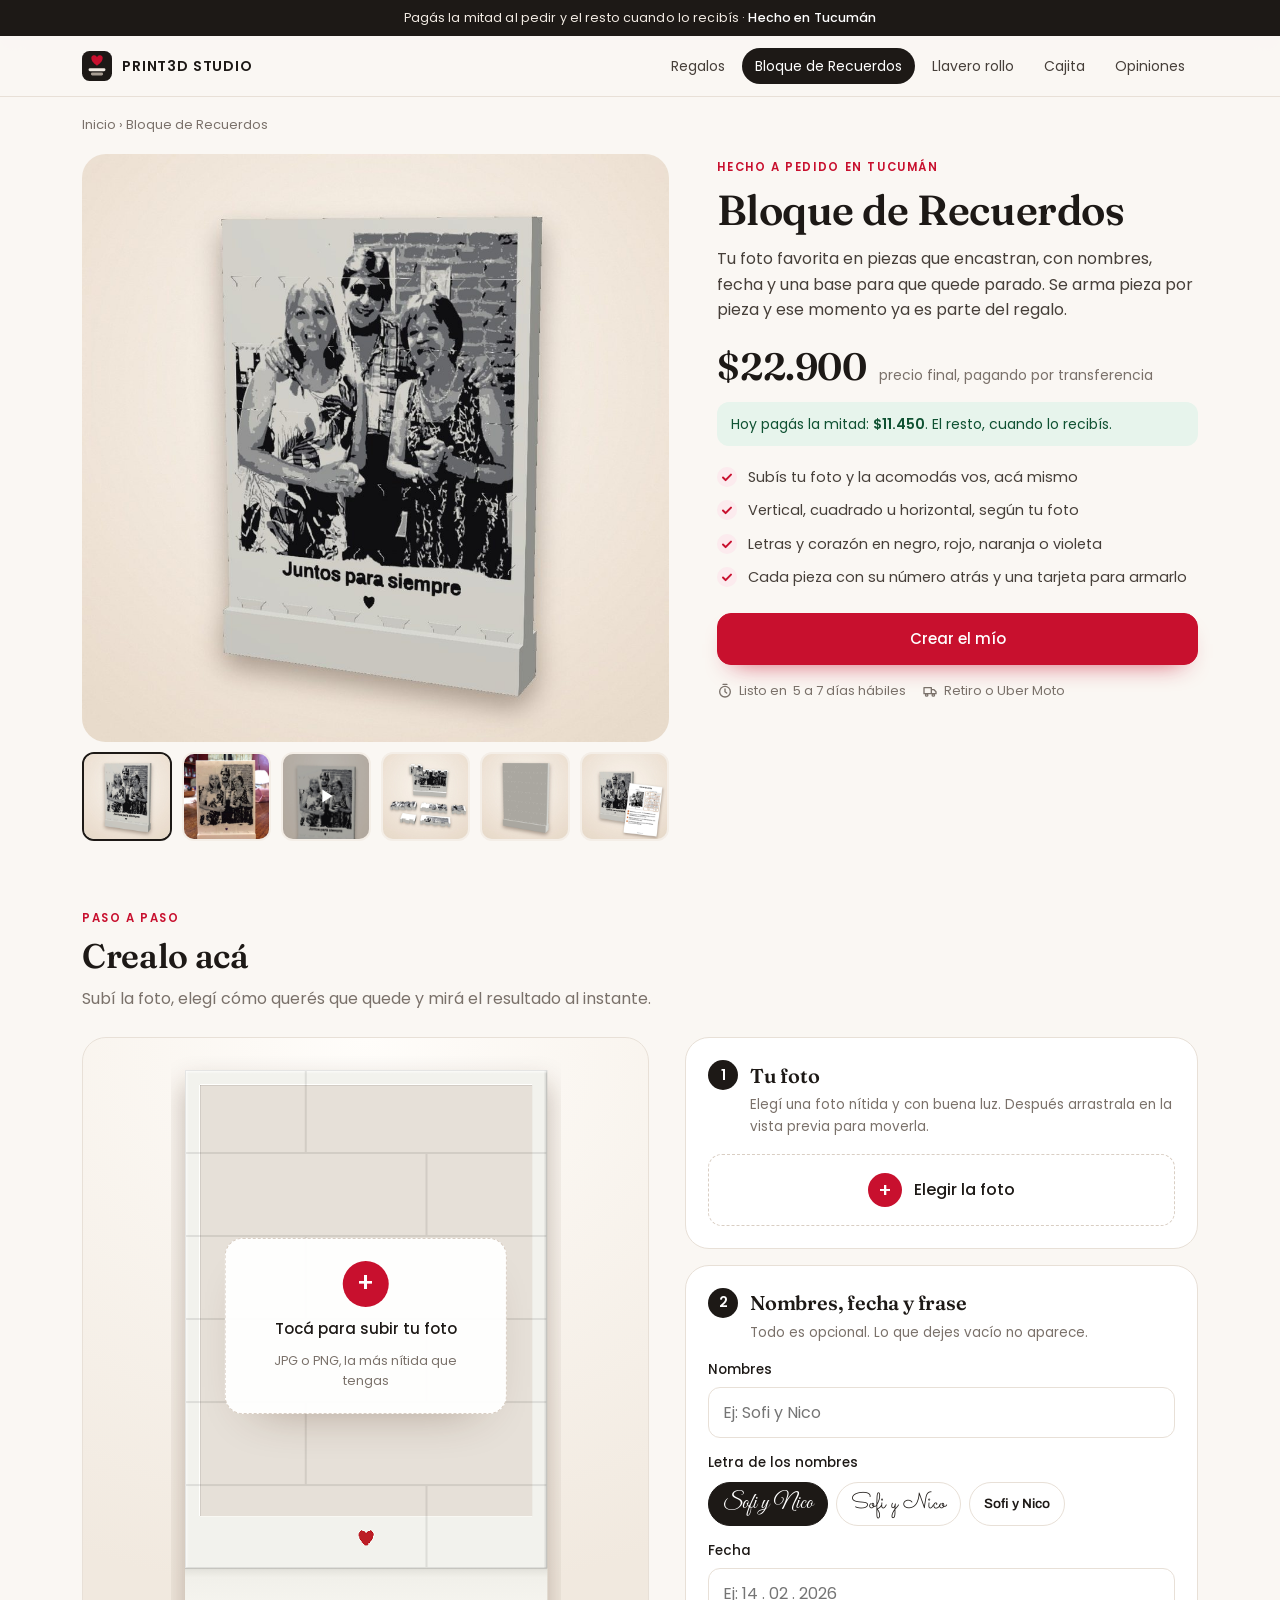
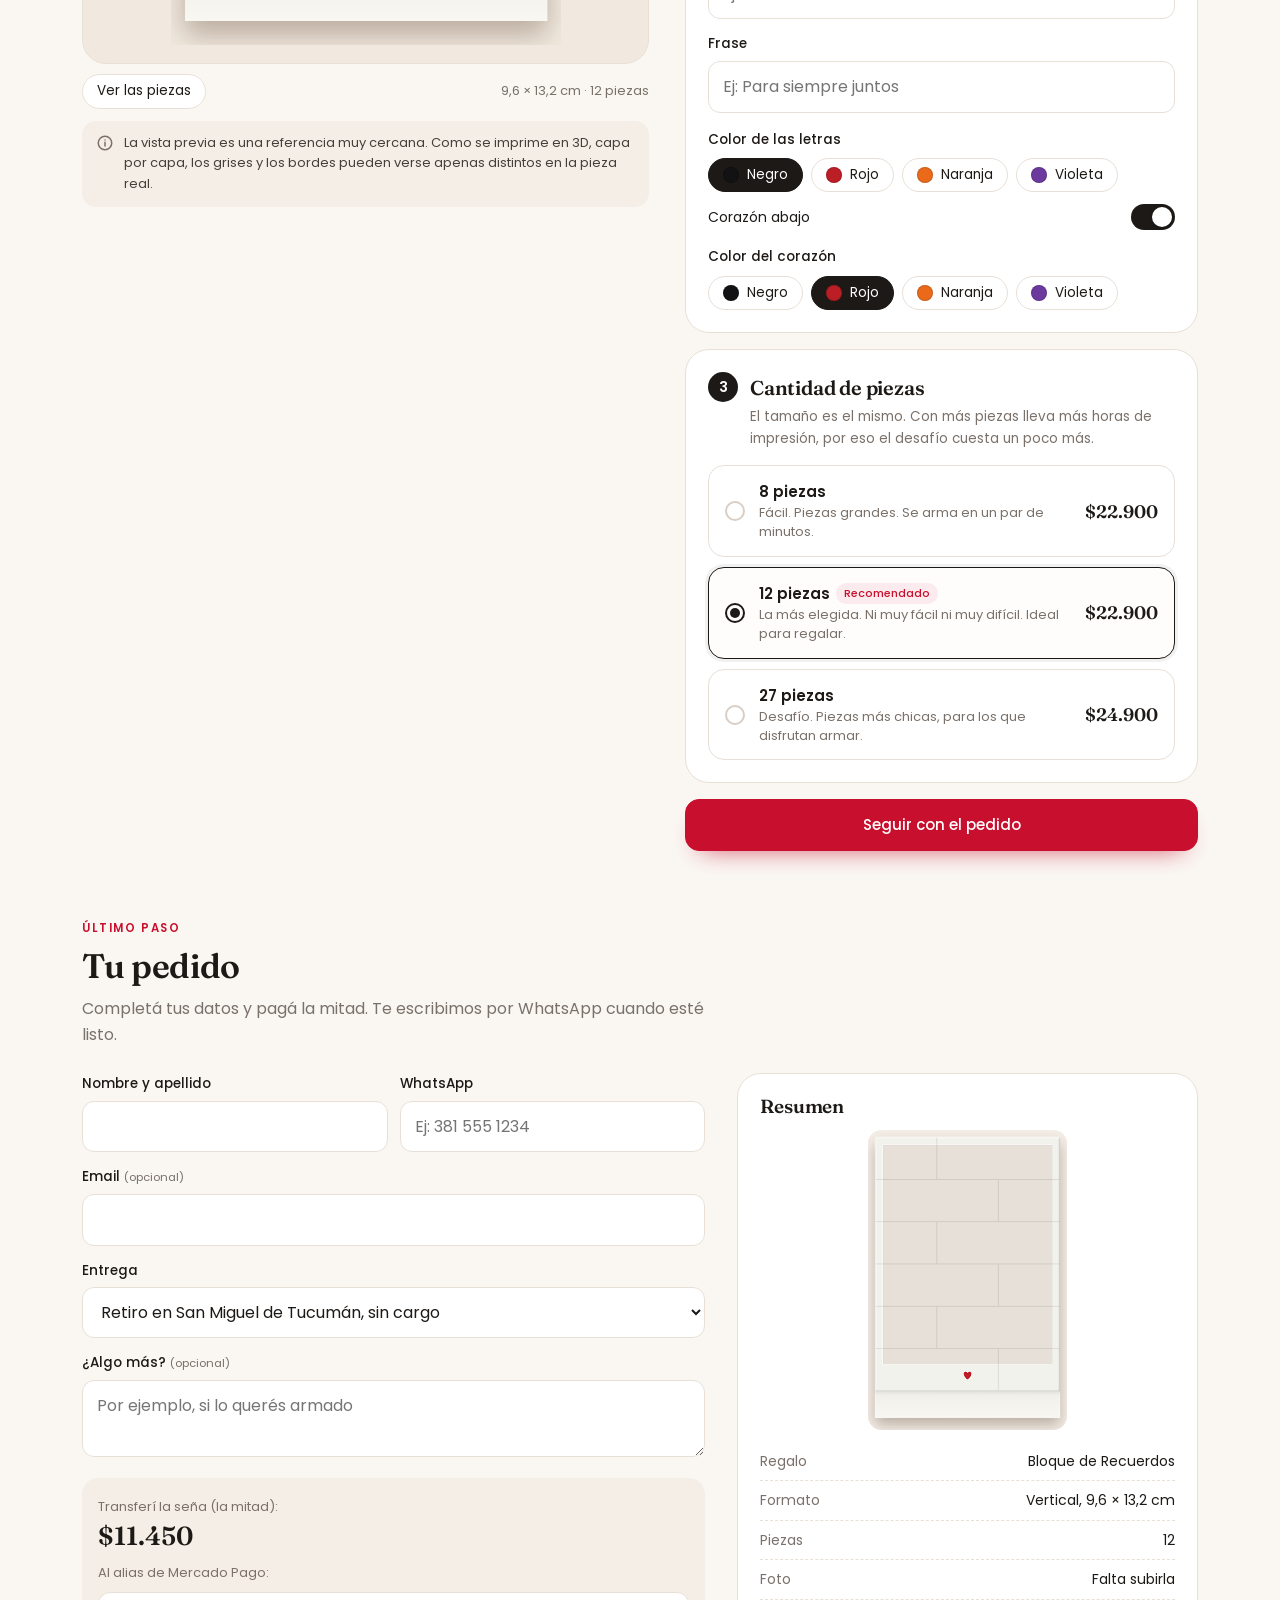
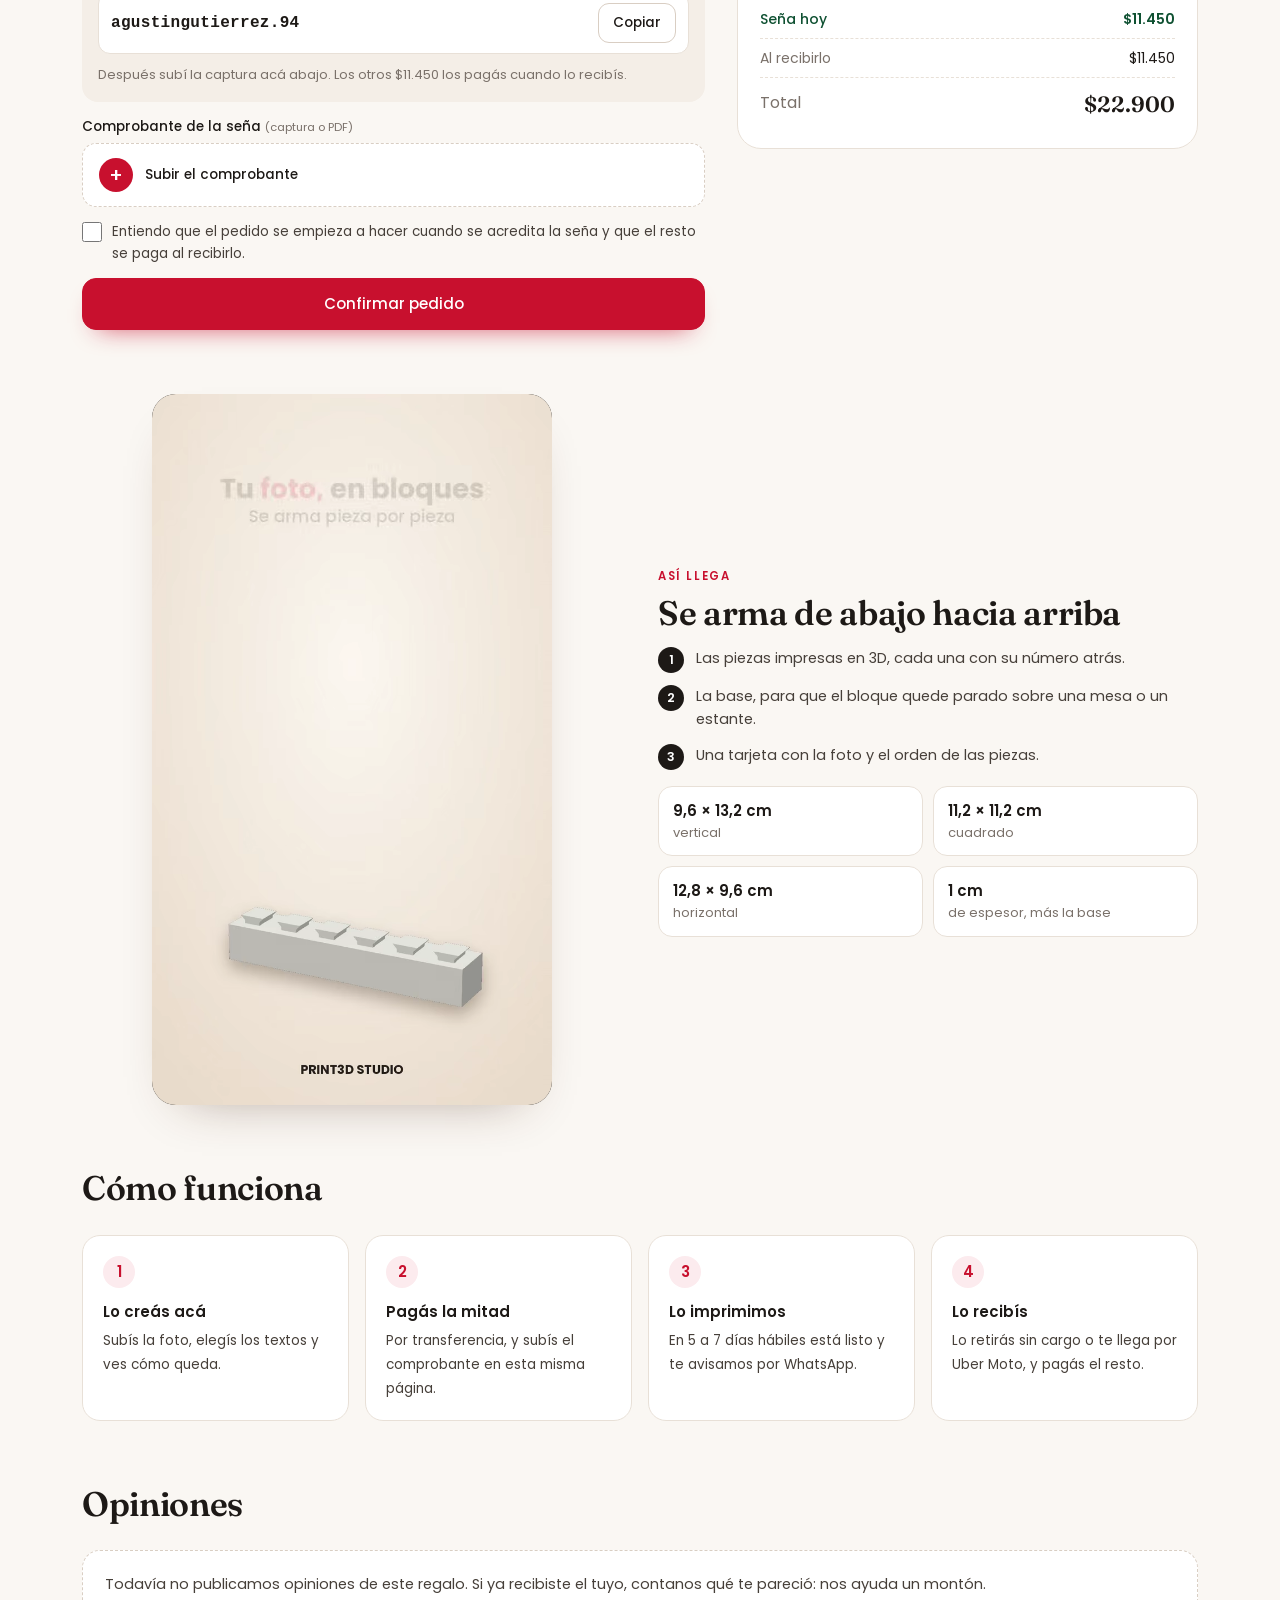
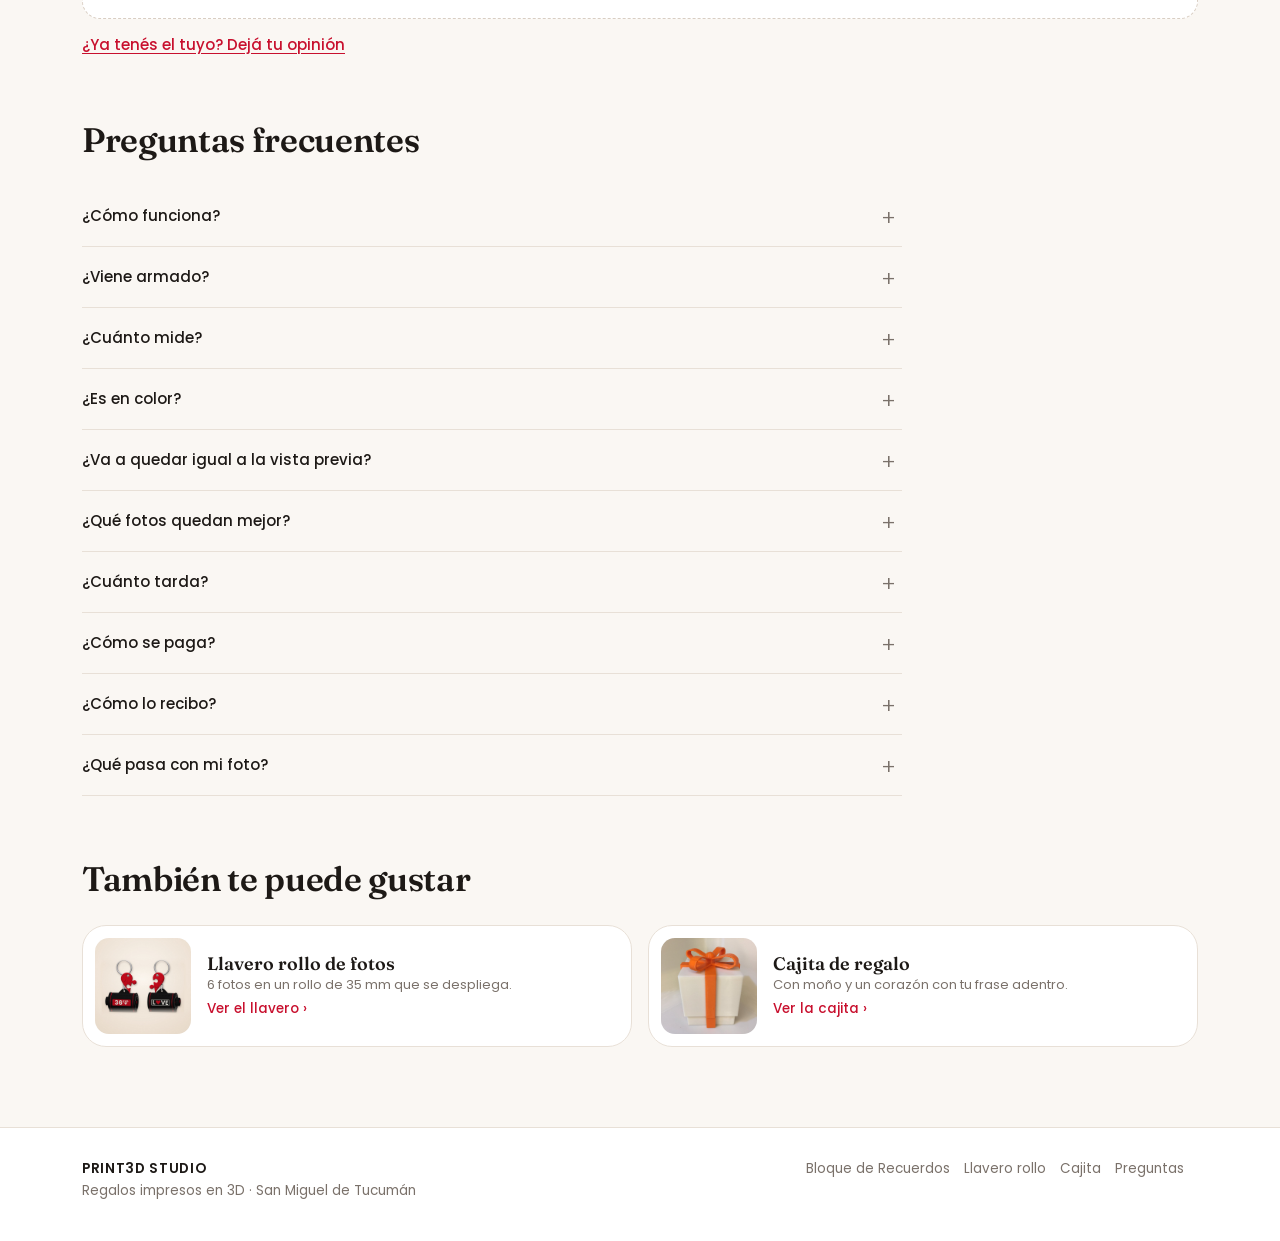
==== commit 269c3006: "Add files via upload" ====
--- a/bloque.html
+++ b/bloque.html
@@ -2,297 +2,110 @@
 <html lang="es">
 <head>
 <meta charset="utf-8">
-<meta name="viewport" content="width=device-width, initial-scale=1">
-<title>Bloque de Recuerdos · Tu foto en bloques para armar</title>
-<meta name="description" content="Tu foto en piezas impresas en 3D que encastran, con frase, fecha y base. Elegís la foto acá, ves cómo queda y pagás la mitad.">
-<meta property="og:title" content="Bloque de Recuerdos · Tu foto en bloques para armar">
-<meta property="og:description" content="Tu foto en piezas impresas en 3D que encastran, con frase, fecha y base. Elegís la foto acá, ves cómo queda y pagás la mitad.">
+<meta name="viewport" content="width=device-width, initial-scale=1, viewport-fit=cover">
+<title>Bloque de Recuerdos · Tu foto en piezas para armar</title>
+<meta name="description" content="Tu foto en piezas impresas en 3D que encastran, con nombres, fecha y base. La creás en la página, ves cómo queda y pagás la mitad.">
+<meta property="og:title" content="Bloque de Recuerdos · Tu foto en piezas para armar">
+<meta property="og:description" content="Tu foto en piezas impresas en 3D que encastran, con nombres, fecha y base. La creás en la página, ves cómo queda y pagás la mitad.">
 <meta property="og:image" content="bloque-1.jpg">
 <meta property="og:type" content="website">
+<meta name="theme-color" content="#faf7f3">
+<link rel="icon" href="data:image/svg+xml,<svg viewBox='0 0 32 32' xmlns='http://www.w3.org/2000/svg'><rect width='32' height='32' rx='8' fill='%231d1916'/><rect x='7' y='18.5' width='18' height='3' rx='1.5' fill='%23f3ece4'/><rect x='9.5' y='23' width='13' height='3' rx='1.5' fill='%23a89d92'/><path d='M16 15.6s-6-3.6-6-7.5a3.1 3.1 0 0 1 6-1.5a3.1 3.1 0 0 1 6 1.5c0 3.9-6 7.5-6 7.5z' fill='%23c8102e'/></svg>">
 <link rel="preconnect" href="https://fonts.googleapis.com"><link rel="preconnect" href="https://fonts.gstatic.com" crossorigin>
-<link rel="stylesheet" href="https://fonts.googleapis.com/css2?family=Archivo:wght@400;500;600;700&family=Sacramento&family=Great+Vibes&display=swap">
-<style>
-@font-face{font-family:"Poppins";font-weight:700;src:url([data-uri]) format("woff")}
-@font-face{font-family:"Poppins";font-weight:500;src:url([data-uri]) format("woff")}
-@font-face{font-family:"Poppins";font-weight:400;src:url([data-uri]) format("woff")}
-@font-face{font-family:"FilmMono";font-weight:700;src:url([data-uri]) format("woff")}
-:root{--bg:#faf6f1;--card:#ffffff;--ink:#1f1b19;--muted:#7a6f66;--line:#ebe2d8;--red:#c8102e;--red-d:#9e0c24;--soft:#f3ebe2}
-*{box-sizing:border-box}
-html{scroll-behavior:smooth}
-body{margin:0;background:var(--bg);color:var(--ink);font-family:"Poppins",system-ui,sans-serif;font-weight:400;-webkit-font-smoothing:antialiased}
-a{color:inherit}
-.announce{background:var(--ink);color:#fff;text-align:center;font-size:13px;padding:9px 12px;letter-spacing:.2px}
-.announce b{color:#ffb3bf;font-weight:500}
-header.top{background:#fff;border-bottom:1px solid var(--line);position:sticky;top:0;z-index:15}
-header.top .in{max-width:1180px;margin:0 auto;display:flex;align-items:center;justify-content:space-between;padding:14px 20px;gap:16px}
-.brand{font-weight:700;font-size:19px;letter-spacing:1.5px;text-decoration:none;display:flex;align-items:center;gap:10px}
-.brand svg{width:30px;height:30px}
-nav a{font-size:14px;text-decoration:none;margin-left:22px;color:var(--muted)}
-nav a:hover{color:var(--ink)}
-.wa{display:inline-flex;align-items:center;gap:8px;background:#1fa855;color:#fff;text-decoration:none;font-size:13.5px;font-weight:500;padding:8px 14px;border-radius:30px}
-@media(max-width:760px){nav{display:none}}
-.wrap{max-width:1180px;margin:0 auto;padding:0 20px}
-.crumbs{font-size:12.5px;color:var(--muted);padding:18px 0 6px}
-/* producto */
-.product{display:grid;grid-template-columns:1.1fr 1fr;gap:40px;padding:10px 0 40px;align-items:start}
-@media(max-width:900px){.product{grid-template-columns:1fr;gap:22px}}
-.gallery .main{background:var(--soft);border-radius:18px;overflow:hidden;aspect-ratio:1/1;display:flex;align-items:center;justify-content:center}
-.gallery .main img{width:100%;height:100%;object-fit:contain}
-.thumbs{display:grid;grid-template-columns:repeat(6,1fr);gap:8px;margin-top:10px}
-.thumbs img{width:100%;aspect-ratio:1/1;object-fit:cover;border-radius:10px;cursor:pointer;border:2px solid transparent;background:var(--soft)}
-.thumbs img.on{border-color:var(--ink)}
-.info h1{font-size:32px;line-height:1.15;margin:4px 0 10px;font-weight:700}
-.stars{color:var(--muted);font-size:13px;margin-bottom:14px}
-.price{display:flex;align-items:baseline;gap:12px;flex-wrap:wrap}
-.price .big{font-size:30px;font-weight:700}
-.price .old{color:var(--muted);text-decoration:line-through;font-size:16px}
-.tbadge{display:inline-block;background:#e9f6ee;color:#13723a;border-radius:8px;padding:4px 10px;font-size:13px;font-weight:500;margin-top:8px}
-.sena{background:#fff4f2;border:1px solid #f3cfc8;border-radius:14px;padding:12px 14px;margin:16px 0;font-size:14px;line-height:1.5}
-.sena b{color:var(--red)}
-.vlabel{font-size:13px;font-weight:500;margin:18px 0 8px}
-.variants{display:flex;flex-direction:column;gap:8px}
-.var{display:flex;justify-content:space-between;align-items:center;gap:12px;border:1.5px solid var(--line);border-radius:14px;padding:12px 14px;cursor:pointer;background:#fff;text-align:left;font:inherit;color:inherit}
-.var.on{border-color:var(--ink);box-shadow:0 0 0 1px var(--ink)}
-.var .n{font-weight:600;font-size:14.5px}
-.var .d{font-size:12.5px;color:var(--muted);margin-top:2px;line-height:1.4}
-.var .p{text-align:right;white-space:nowrap;font-weight:700;font-size:15px}
-.var .p small{display:block;font-weight:400;color:#13723a;font-size:12px}
-.cta{display:block;width:100%;text-align:center;background:var(--red);color:#fff;border:none;border-radius:14px;padding:16px;font:600 16px "Poppins",sans-serif;margin-top:18px;cursor:pointer;text-decoration:none}
-.cta:hover{background:var(--red-d)}
-.perks{display:grid;grid-template-columns:1fr 1fr;gap:10px;margin-top:16px}
-.perk{display:flex;gap:10px;align-items:flex-start;font-size:13px;color:#4c433d;line-height:1.4}
-.perk i{font-style:normal;width:30px;height:30px;border-radius:50%;background:var(--soft);display:flex;align-items:center;justify-content:center;flex:none;font-size:15px}
-/* secciones */
-section.block{padding:46px 0;border-top:1px solid var(--line);scroll-margin-top:84px}
-.live{display:grid;grid-template-columns:minmax(260px,380px) 1fr;gap:34px;align-items:start}
-@media(max-width:900px){.live{grid-template-columns:1fr}}
-.live video{width:100%;border-radius:20px;display:block;background:#efe5d8;box-shadow:0 18px 40px -24px rgba(60,30,10,.5)}
-.inc{list-style:none;margin:0 0 18px;padding:0}
-.inc li{display:flex;gap:12px;align-items:flex-start;padding:10px 0;border-top:1px solid var(--line);font-size:15px}
-.inc li:first-child{border-top:none}
-.inc li i{flex:none;width:30px;height:30px;border-radius:50%;background:#fbe9ec;color:var(--red);display:flex;align-items:center;justify-content:center;font-style:normal;font-weight:700}
-.meas{display:grid;grid-template-columns:1fr 1fr;gap:10px}
-.meas div{background:#fff;border:1px solid var(--line);border-radius:14px;padding:12px 14px;font-size:13.5px;color:var(--muted)}
-.meas b{display:block;color:var(--ink);font-size:16px}
-
-section.block h2{font-size:26px;margin:0 0 6px}
-section.block .lead{color:var(--muted);margin:0 0 22px;font-size:14.5px}
-.steps4{display:grid;grid-template-columns:repeat(4,1fr);gap:16px}
-@media(max-width:900px){.steps4{grid-template-columns:1fr 1fr}}
-.s4{background:#fff;border:1px solid var(--line);border-radius:16px;padding:18px}
-.s4 .num{width:34px;height:34px;border-radius:50%;background:var(--red);color:#fff;display:flex;align-items:center;justify-content:center;font-weight:700;margin-bottom:10px}
-.s4 b{display:block;margin-bottom:4px}
-.s4 span{font-size:13.5px;color:var(--muted);line-height:1.45}
-/* personalizador */
-.perso{display:grid;grid-template-columns:minmax(330px,480px) 1fr;gap:24px;align-items:start}
-@media(max-width:900px){.perso{grid-template-columns:1fr}}
-.card{background:#fff;border:1px solid var(--line);border-radius:16px;padding:16px 16px 14px;margin-bottom:14px}
-.card h3{margin:0 0 4px;font-size:15.5px;display:flex;gap:10px;align-items:center}
-.card h3 .n{width:24px;height:24px;border-radius:50%;background:var(--ink);color:#fff;font-size:12.5px;display:inline-flex;align-items:center;justify-content:center}
-.card .sub{color:var(--muted);font-size:12.5px;margin:0 0 12px 34px;line-height:1.45}
-.rollo{border:1.5px dashed var(--line);border-radius:12px;padding:10px 10px 8px;margin-bottom:10px;transition:border-color .15s,background .15s}
-.rollo.over{border-color:var(--red);background:#fff4f2}
-.rollo .top{display:flex;align-items:center;justify-content:space-between;margin-bottom:8px;gap:8px}
-.rollo .top b{font-size:13.5px}
-.rollo .top .cnt{font-size:12px;color:var(--muted)}
-.slots{display:flex;gap:7px;flex-wrap:wrap}
-.slot{width:52px;height:78px;border-radius:7px;background:#211d1b;position:relative;cursor:pointer;overflow:hidden;flex:none;outline:2px solid transparent;transition:outline-color .12s,transform .12s}
-.slot:hover{outline-color:#e9b4a9;transform:translateY(-1px)}
-.slot.over{outline-color:var(--red);outline-style:dashed}
-.slot canvas{width:100%;height:100%;display:block}
-.slot .num{position:absolute;left:4px;top:3px;font:700 10px "FilmMono",monospace;color:#f2a541;text-shadow:0 0 2px #000}
-.slot.empty::after{content:"+";position:absolute;inset:0;display:flex;align-items:center;justify-content:center;color:#8d827a;font-size:22px}
-.btns{display:flex;gap:8px;flex-wrap:wrap;margin-top:8px}
-button,.btn{font:500 13px "Poppins",sans-serif;border-radius:10px;border:1px solid var(--line);background:#fff;color:var(--ink);padding:8px 13px;cursor:pointer}
-button:hover,.btn:hover{border-color:#cdbfb1;background:#fffaf5}
-button.small{padding:5px 10px;font-size:12px;border-radius:8px}
-button.primary{background:var(--red);border-color:var(--red);color:#fff}
-button.ghost{background:transparent}
-label.row{display:flex;align-items:center;justify-content:space-between;gap:12px;font-size:13px;padding:8px 0;border-top:1px solid #f3ece4}
-label.row:first-of-type{border-top:none}
-label.row span.t{flex:1}
-label.row small{display:block;color:var(--muted);font-size:11.5px;line-height:1.35}
-input[type=text],input[type=tel],input[type=email],select,textarea{font:400 14px "Poppins",sans-serif;padding:10px 12px;border:1px solid var(--line);border-radius:10px;background:#fff;color:var(--ink);width:100%}
-label.row input[type=text]{width:200px}
-label.row select{width:auto}
-input[type=checkbox],input[type=radio]{width:18px;height:18px;accent-color:var(--red);flex:none}
-.swatches{display:flex;gap:6px}
-.sw{width:26px;height:26px;border-radius:50%;border:2px solid #fff;box-shadow:0 0 0 1px var(--line);cursor:pointer}
-.sw.sel{box-shadow:0 0 0 2px var(--red)}
-.warn{background:#fff3e6;border:1px solid #f3d3ad;color:#7a4a12;border-radius:10px;padding:8px 11px;font-size:12.5px;margin-top:10px;display:none}
-.previewWrap{position:sticky;top:80px}
-.preview{background:radial-gradient(circle at 50% 20%,#fffdf8 0,#efe5d8 75%);border-radius:18px;border:1px solid var(--line);padding:10px;display:flex;justify-content:center;min-height:420px}
-.preview canvas{display:block;max-width:100%;height:auto;cursor:pointer}
-.pnote{font-size:12px;color:var(--muted);margin:8px 4px 0}
-/* pedido */
-.order{display:grid;grid-template-columns:1fr 380px;gap:24px;align-items:start}
-@media(max-width:900px){.order{grid-template-columns:1fr}}
-.field{margin-bottom:12px}
-.field label{display:block;font-size:13px;font-weight:500;margin-bottom:5px}
-.field small{color:var(--muted);font-size:12px}
-.two{display:grid;grid-template-columns:1fr 1fr;gap:12px}
-@media(max-width:600px){.two{grid-template-columns:1fr}}
-.pay{display:flex;flex-direction:column;gap:8px;margin:6px 0 12px}
-.payopt{display:flex;gap:10px;align-items:flex-start;border:1.5px solid var(--line);border-radius:12px;padding:11px 12px;cursor:pointer;background:#fff}
-.payopt.on{border-color:var(--ink)}
-.payopt b{display:block;font-size:14px}
-.payopt span{font-size:12.5px;color:var(--muted)}
-.box{background:#fff;border:1px solid var(--line);border-radius:16px;padding:18px;position:sticky;top:80px}
-.sumrow{display:flex;justify-content:space-between;font-size:14px;padding:6px 0}
-.sumrow.big{font-size:18px;font-weight:700;border-top:1px solid var(--line);margin-top:6px;padding-top:12px}
-.sumrow.hl{color:var(--red);font-weight:700}
-.alias{background:var(--soft);border-radius:12px;padding:12px 14px;font-size:14px;margin:10px 0;line-height:1.6}
-.alias code{font:600 15px "Poppins",sans-serif;background:#fff;border-radius:8px;padding:2px 8px}
-.mpbtn{display:block;text-align:center;background:#009ee3;color:#fff;border-radius:12px;padding:12px;font-weight:600;text-decoration:none;margin:10px 0}
-.ok{display:none;background:#eef8f1;border:1px solid #bfe3cb;border-radius:16px;padding:22px;text-align:center}
-.ok h3{margin:0 0 6px;font-size:22px}
-.err{display:none;background:#fff1f0;border:1px solid #f1c3bd;color:#7c1d14;border-radius:12px;padding:12px 14px;font-size:13.5px;margin-top:12px;line-height:1.5}
-.small{font-size:12.5px;color:var(--muted);line-height:1.5}
-details{background:#fff;border:1px solid var(--line);border-radius:14px;padding:14px 16px;margin-bottom:10px}
-summary{cursor:pointer;font-weight:600;font-size:14.5px}
-details p{margin:10px 0 0;color:#4c433d;font-size:14px;line-height:1.55}
-footer{border-top:1px solid var(--line);padding:30px 20px;text-align:center;color:var(--muted);font-size:13px}
-.modal{position:fixed;inset:0;background:rgba(30,20,15,.55);display:none;align-items:center;justify-content:center;z-index:40;padding:14px}
-.modal.on{display:flex}
-.modal .mbox{background:#fff;border-radius:18px;padding:18px;max-width:640px;width:100%;display:grid;grid-template-columns:auto 1fr;gap:18px;align-items:start}
-@media(max-width:620px){.modal .mbox{grid-template-columns:1fr}}
-.modal h3{margin:0 0 6px;font-size:15px}
-.edcanvas{border-radius:10px;background:#161616;touch-action:none;cursor:grab;display:block}
-.kv{display:flex;flex-direction:column;gap:10px;font-size:13px}
-.kv .r{display:flex;align-items:center;gap:10px;justify-content:space-between}
-.note{font-size:12px;color:var(--muted);line-height:1.5}
-.toast{position:fixed;left:50%;bottom:22px;transform:translateX(-50%);background:var(--ink);color:#fff;padding:10px 16px;border-radius:12px;font-size:13px;opacity:0;transition:opacity .25s;pointer-events:none;z-index:50}
-.toast.on{opacity:1}
-.hidden{display:none}
-.spin{display:inline-block;width:16px;height:16px;border:2px solid rgba(255,255,255,.5);border-top-color:#fff;border-radius:50%;animation:sp 1s linear infinite;vertical-align:-3px;margin-right:8px}
-.upbtn{display:flex;align-items:center;gap:10px;border:1.5px dashed #d9cbbd;border-radius:12px;padding:12px 14px;cursor:pointer;background:#fff;font-weight:500}.upbtn:hover{border-color:#c8102e}.upbtn .upic{width:26px;height:26px;border-radius:50%;background:#c8102e;color:#fff;display:inline-flex;align-items:center;justify-content:center;font-weight:700;flex:none}.upbtn.done{border-style:solid;border-color:#2e9e5b;background:#f2fbf5}.upbtn.done .upic{background:#2e9e5b}
-@keyframes sp{to{transform:rotate(360deg)}}
-
-.crumbs a{text-decoration:none}
-.thumbs.t5{grid-template-columns:repeat(5,1fr)}
-.th{position:relative}.th span{position:absolute;left:5px;bottom:9px;background:#1f1b19;color:#fff;font-size:10px;padding:2px 6px;border-radius:6px;pointer-events:none}
-.gallery .main{position:relative}
-.realtag{position:absolute;left:14px;top:14px;background:#1f1b19;color:#fff;font-size:12.5px;font-weight:500;padding:5px 11px;border-radius:20px}
-.sv{display:flex;align-items:center;gap:8px}.sv input[type=range]{width:150px;accent-color:var(--red)}.sv b{font-size:12px;min-width:46px;text-align:right;font-weight:500;color:var(--muted)}
-#bpvWrap{position:relative;align-items:flex-start}
-#bpv{touch-action:none;cursor:grab;display:block;max-width:100%}#bpv.g{cursor:grabbing}
-.preview .empty{position:absolute;left:50%;top:44%;transform:translate(-50%,-50%);display:flex;flex-direction:column;align-items:center;gap:8px;background:rgba(255,255,255,.94);border:1.5px dashed #d9cbbd;border-radius:16px;padding:18px 24px;font:500 14px "Poppins",sans-serif;cursor:pointer;color:var(--ink)}
-.preview .empty b{width:42px;height:42px;border-radius:50%;background:var(--red);color:#fff;display:flex;align-items:center;justify-content:center;font-size:26px;font-weight:600}
-.preview.over{outline:2px dashed var(--red);outline-offset:-6px}
-.xsell .xcard{display:flex;gap:18px;align-items:center;background:#fff;border:1px solid var(--line);border-radius:18px;padding:14px;text-decoration:none;max-width:720px}
-.xcard img{width:150px;height:150px;object-fit:cover;border-radius:12px;background:var(--soft);flex:none}
-.xcard small{display:block;color:var(--muted);font-size:12px}.xcard b{display:block;font-size:19px;margin:2px 0 4px}.xcard span{display:block;font-size:13.5px;color:#4c433d;line-height:1.45}.xcard em{display:inline-block;margin-top:8px;font-style:normal;color:var(--red);font-weight:600;font-size:14px}
-@media(max-width:600px){.xcard img{width:96px;height:96px}}
-.hero{text-align:center;padding:46px 0 26px}
-.hero h1{font-size:40px;line-height:1.12;margin:0 0 12px}.hero h1 span{color:var(--red)}
-.hero p{max-width:620px;margin:0 auto;color:var(--muted);font-size:15.5px;line-height:1.6}
-@media(max-width:600px){.hero h1{font-size:30px}}
-.prods{display:grid;grid-template-columns:1fr 1fr;gap:22px;padding:10px 0 46px}
-@media(max-width:800px){.prods{grid-template-columns:1fr}}
-.pc{display:flex;flex-direction:column;background:#fff;border:1px solid var(--line);border-radius:22px;overflow:hidden;text-decoration:none;transition:transform .15s,box-shadow .15s}
-.pc:hover{transform:translateY(-3px);box-shadow:0 18px 40px -26px rgba(60,30,10,.55)}
-.pimg{position:relative;background:var(--soft);aspect-ratio:1/1}.pimg img{width:100%;height:100%;object-fit:cover;display:block}
-.badge{position:absolute;left:14px;top:14px;background:var(--red);color:#fff;font-size:12.5px;font-weight:600;padding:5px 12px;border-radius:20px}
-.pbody{padding:18px 20px 20px}.pbody h2{margin:0 0 6px;font-size:23px}.pbody p{margin:0 0 12px;color:#4c433d;font-size:14px;line-height:1.55}
-.pp{font-size:14px;color:var(--muted)}.pp b{font-size:22px;color:var(--ink)}.pp small{font-size:12.5px;color:#13723a}
-@media(max-width:900px){#foto .previewWrap{order:-1;position:static}}
-.go{display:block;margin-top:14px;background:var(--red);color:#fff;text-align:center;border-radius:12px;padding:13px;font-weight:600}
-</style>
+<link rel="stylesheet" href="https://fonts.googleapis.com/css2?family=Fraunces:ital,opsz,wght@0,9..144,500;0,9..144,600;1,9..144,500;1,9..144,600&family=Poppins:wght@400;500;600;700&family=Archivo:wght@500;600;700&family=Great+Vibes&family=Sacramento&display=swap">
+<link rel="stylesheet" href="estilo.css">
 </head>
 <body>
-<div class="announce">Pagás la mitad ahora y la otra mitad cuando lo recibís · <b>Hecho en Tucumán</b></div>
+<div class="announce">Pagás la mitad al pedir y el resto cuando lo recibís · <b>Hecho en Tucumán</b></div>
 <header class="top"><div class="in">
-  <a class="brand" href="index.html"><svg viewBox="0 0 48 48" aria-hidden="true"><rect x="4" y="6" width="40" height="36" rx="3" fill="#161616"/><rect x="8" y="10" width="15" height="9" rx="1.5" fill="#f2f2ed"/><rect x="25" y="10" width="15" height="9" rx="1.5" fill="#c9c9c4"/><rect x="8" y="21" width="9" height="9" rx="1.5" fill="#9a9a96"/><rect x="19" y="21" width="21" height="9" rx="1.5" fill="#f2f2ed"/><rect x="8" y="32" width="32" height="6" rx="1.5" fill="#c8102e"/></svg><span id="storeName"></span></a>
-  <nav><a href="index.html">Todos los regalos</a><a href="#video">Video</a><a href="#foto">Tu foto</a><a href="#como">Cómo funciona</a><a href="#preguntas">Preguntas</a></nav>
-  <a class="wa" id="waTop" href="#" target="_blank" rel="noopener">WhatsApp</a>
+  <a class="brand" href="index.html"><svg viewBox="0 0 32 32" aria-hidden="true"><rect width="32" height="32" rx="8" fill="#1d1916"/><rect x="7" y="18.5" width="18" height="3" rx="1.5" fill="#f3ece4"/><rect x="9.5" y="23" width="13" height="3" rx="1.5" fill="#a89d92"/><path d="M16 15.6s-6-3.6-6-7.5a3.1 3.1 0 0 1 6-1.5a3.1 3.1 0 0 1 6 1.5c0 3.9-6 7.5-6 7.5z" fill="#c8102e"/></svg><span data-t="nombre">PRINT3D STUDIO</span></a>
+  <nav><a href="index.html#regalos">Regalos</a><a href="bloque.html" class="on">Bloque de Recuerdos</a><a href="rollo.html">Llavero rollo</a><a href="caja.html">Cajita</a><a href="index.html#opiniones">Opiniones</a></nav>
 </div></header>
-
-<div class="wrap">
-<div class="crumbs"><a href="index.html">Inicio</a> › Regalos › Bloque de Recuerdos</div>
-<section class="product" id="producto">
+<main class="wrap">
+<div class="crumbs"><a href="index.html">Inicio</a> › Bloque de Recuerdos</div>
+
+<section class="product">
   <div class="gallery">
-    <div class="main"><img id="mainImg" src="bloque-1.jpg" alt="Bloque de Recuerdos"><span class="realtag" id="realTag" style="display:none">Foto real</span></div>
-    <div class="thumbs t5" id="thumbs"></div>
+    <div class="main" id="gMain"></div>
+    <div class="thumbs" id="thumbs"></div>
   </div>
-  <div class="info">
+  <div class="pinfo">
+    <span class="eyebrow">Hecho a pedido en Tucumán</span>
     <h1>Bloque de Recuerdos</h1>
-    <div class="stars">Tu foto en bloques para armar · Impreso en 3D · Hecho a pedido</div>
-    <div class="price"><span class="big" id="pList"></span></div>
-    <div class="tbadge" id="pTransf"></div>
-    <div class="sena" id="pSena"></div>
-    <div class="vlabel">Elegí cuántas piezas</div>
-    <div class="variants" id="variants"></div>
-    <a class="cta" href="#foto">Subir mi foto</a>
-    <div class="perks">
-      <div class="perk"><i><svg viewBox="0 0 24 24" width="16" height="16" fill="none" stroke="currentColor" stroke-width="2" stroke-linecap="round" stroke-linejoin="round" aria-hidden="true"><rect x="3" y="6" width="18" height="14" rx="3"/><circle cx="12" cy="13" r="3.5"/><path d="M8 6l1.5-2h5L16 6"/></svg></i><div>Vos elegís la foto, la frase y la fecha</div></div>
-      <div class="perk"><i><svg viewBox="0 0 24 24" width="16" height="16" fill="none" stroke="currentColor" stroke-width="2" stroke-linecap="round" stroke-linejoin="round" aria-hidden="true"><rect x="3" y="4" width="8" height="7" rx="1"/><rect x="13" y="4" width="8" height="7" rx="1"/><rect x="3" y="13" width="18" height="7" rx="1"/></svg></i><div>Piezas que encastran, cada una con su número</div></div>
-      <div class="perk"><i><svg viewBox="0 0 24 24" width="16" height="16" fill="none" stroke="currentColor" stroke-width="2" stroke-linecap="round" stroke-linejoin="round" aria-hidden="true"><path d="M12 20s-7-4.4-7-9.6A3.9 3.9 0 0 1 12 7.6a3.9 3.9 0 0 1 7 2.8C19 15.6 12 20 12 20z"/></svg></i><div>Viene con base y tarjeta para armarlo</div></div>
-      <div class="perk"><i><svg viewBox="0 0 24 24" width="16" height="16" fill="none" stroke="currentColor" stroke-width="2" stroke-linecap="round" stroke-linejoin="round" aria-hidden="true"><circle cx="12" cy="13" r="8"/><path d="M12 9v4l2.5 2"/><path d="M9 2h6"/></svg></i><div id="perkTime"></div></div>
+    <p class="sub">Tu foto favorita en piezas que encastran, con nombres, fecha y una base para que quede parado. Se arma pieza por pieza y ese momento ya es parte del regalo.</p>
+    <div class="price"><b class="jsPrecio"></b><span>precio final, pagando por transferencia</span></div>
+    <div class="sena">Hoy pagás la mitad: <b class="jsSena"></b>. El resto, cuando lo recibís.</div>
+    <ul class="checks">
+      <li>Subís tu foto y la acomodás vos, acá mismo</li>
+      <li>Vertical, cuadrado u horizontal, según tu foto</li>
+      <li>Letras y corazón en negro, rojo, naranja o violeta</li>
+      <li>Cada pieza con su número atrás y una tarjeta para armarlo</li>
+    </ul>
+    <a class="btn primary wide" href="#crear">Crear el mío</a>
+    <div class="meta">
+      <span><svg viewBox="0 0 24 24" fill="none" stroke="currentColor" stroke-width="2" stroke-linecap="round"><circle cx="12" cy="13" r="8"/><path d="M12 9v4l2.5 2M9 2h6"/></svg>Listo en<span data-t="demora"></span></span>
+      <span><svg viewBox="0 0 24 24" fill="none" stroke="currentColor" stroke-width="2" stroke-linecap="round" stroke-linejoin="round"><path d="M3 7h11v9H3zM14 10h4l3 3v3h-7"/><circle cx="7" cy="18" r="1.8"/><circle cx="17" cy="18" r="1.8"/></svg>Retiro o Uber Moto</span>
     </div>
   </div>
 </section>
 
-<section class="block" id="video">
-  <h2>Miralo en acción</h2>
-  <p class="lead">Se arma pieza por pieza, de abajo hacia arriba, y queda parado sobre su base.</p>
-  <div class="live">
-    <video poster="bloque-poster.jpg" autoplay muted loop playsinline preload="metadata"><source src="bloque-video.mp4" type="video/mp4"><source src="bloque-video.webm" type="video/webm"></video>
-    <div>
-      <h3 style="margin:0 0 6px">Qué incluye</h3>
-      <ul class="inc">
-        <li><i>1</i><div>Tu foto en piezas impresas en 3D que encastran entre sí. Elegís 8, 12 o 25.</div></li>
-        <li><i>2</i><div>La frase, la fecha o los nombres que quieras, abajo de la foto.</div></li>
-        <li><i>3</i><div>La base para que se pare solo, como un portarretrato.</div></li>
-        <li><i>4</i><div>Cada pieza numerada atrás y una tarjeta con el orden para armarlo.</div></li>
-      </ul>
-      <h3 style="margin:0 0 10px">Medidas</h3>
-      <div class="meas">
-        <div><b>9,6 × 12 cm</b>la foto</div>
-        <div><b>13,4 cm</b>de alto con la base</div>
-        <div><b>1 cm</b>de espesor</div>
-        <div><b>Blanco y negro</b>con grises</div>
+<section class="block" id="crear">
+  <header><span class="eyebrow">Paso a paso</span><h2>Crealo acá</h2><p class="lead">Subí la foto, elegí cómo querés que quede y mirá el resultado al instante.</p></header>
+  <div class="studio">
+    <div class="stage">
+      <div class="canvasBox" id="bBox">
+        <canvas id="bpv" aria-label="Vista previa del bloque"></canvas>
+        <button class="emptyCta" id="bEmpty" type="button"><i>+</i>Tocá para subir tu foto<small>JPG o PNG, la más nítida que tengas</small></button>
       </div>
+      <div class="stageBar">
+        <div class="chips"><button class="chip" type="button" id="bParts">Ver las piezas</button></div>
+        <span class="small" id="bSize"></span>
+      </div>
+      <div class="note"><svg viewBox="0 0 24 24" fill="none" stroke="currentColor" stroke-width="2" stroke-linecap="round"><circle cx="12" cy="12" r="9"/><path d="M12 11v5M12 8h.01"/></svg>
+        <span>La vista previa es una referencia muy cercana. Como se imprime en 3D, capa por capa, los grises y los bordes pueden verse apenas distintos en la pieza real.</span></div>
+    </div>
+
+    <div class="controls">
+      <div class="card">
+        <h3><span class="n">1</span>Tu foto</h3>
+        <p class="sub">Elegí una foto nítida y con buena luz. Después arrastrala en la vista previa para moverla.</p>
+        <label class="upbtn big" id="bPhotoBtn"><input id="bFile" type="file" accept="image/*" class="hidden"><i>+</i><span>Elegir la foto</span></label>
+        <div id="bTools" class="hidden">
+          <div class="ctl"><div class="lbl">Formato <small id="bFmtHint"></small></div><div class="chips" id="bFormato"></div></div>
+          <div class="ctl"><div class="lbl">Cómo entra la foto</div><div class="chips" id="bEncuadre"></div></div>
+          <div class="ctl"><div class="lbl">Estilo de la foto <small>probá varios</small></div><div class="chips" id="bEstilo"></div></div>
+          <label class="toggle"><span>Marco fino alrededor de la foto</span><input type="checkbox" id="bMarco"></label>
+          <div class="ctl"><label for="bZoom">Acercar <small id="bZoomV"></small></label><div class="range"><input type="range" id="bZoom" min="1" max="2.5" step="0.01"></div></div>
+          <div class="ctl"><label for="bLuz">Luz <small id="bLuzV"></small></label><div class="range"><input type="range" id="bLuz" min="-0.3" max="0.3" step="0.01"></div></div>
+          <div class="ctl"><label for="bCtr">Contraste <small id="bCtrV"></small></label><div class="range"><input type="range" id="bCtr" min="0.7" max="1.6" step="0.01"></div></div>
+          <p style="margin:14px 0 0"><button class="link" type="button" id="bReset">Volver a como estaba</button></p>
+        </div>
+      </div>
+
+      <div class="card">
+        <h3><span class="n">2</span>Nombres, fecha y frase</h3>
+        <p class="sub">Todo es opcional. Lo que dejes vacío no aparece.</p>
+        <div class="field"><label for="bNames">Nombres</label><input id="bNames" type="text" maxlength="30" placeholder="Ej: Sofi y Nico"></div>
+        <div class="ctl" style="margin-top:0;margin-bottom:14px"><div class="lbl">Letra de los nombres</div><div class="chips" id="bFont"></div></div>
+        <div class="field"><label for="bDate">Fecha</label><input id="bDate" type="text" maxlength="20" placeholder="Ej: 14 . 02 . 2026"></div>
+        <div class="field"><label for="bMsg">Frase</label><input id="bMsg" type="text" maxlength="40" placeholder="Ej: Para siempre juntos"></div>
+        <div class="ctl"><div class="lbl">Color de las letras</div><div class="chips" id="bColL"></div></div>
+        <label class="toggle"><span>Corazón abajo</span><input type="checkbox" id="bHeart" checked></label>
+        <div class="ctl" id="bColHWrap"><div class="lbl">Color del corazón</div><div class="chips" id="bColH"></div></div>
+      </div>
+
+      <div class="card">
+        <h3><span class="n">3</span>Cantidad de piezas</h3>
+        <p class="sub">El tamaño es el mismo. Con más piezas lleva más horas de impresión, por eso el desafío cuesta un poco más.</p>
+        <div class="opts" id="bPiezas"></div>
+      </div>
+      <a class="btn primary wide" href="#pedido">Seguir con el pedido</a>
     </div>
   </div>
 </section>
 
-<section class="block" id="foto">
-  <h2>Subí tu foto</h2>
-  <p class="lead">Acomodala y escribí la frase. Lo que ves en la vista previa es exactamente lo que vamos a imprimir.</p>
-  <div class="perso">
-    <div>
-      <div class="card">
-        <h3><span class="n">1</span>Tu foto</h3>
-        <p class="sub">Elegí una foto nítida, con buena luz. Después arrastrala sobre la vista previa para acomodarla.</p>
-        <label class="upbtn" id="bPhotoBtn"><input id="bFile" type="file" accept="image/*" class="hidden"><span class="upic">+</span><span id="bPhotoName">Elegir la foto</span></label>
-        <div id="bTools" style="display:none">
-          <label class="row"><span class="t">Acercar</span><span class="sv"><input type="range" id="bZoom" min="1" max="2.5" step="0.01"><b id="bZoomV"></b></span></label>
-          <label class="row"><span class="t">Luz<small>Subila si la foto es oscura.</small></span><span class="sv"><input type="range" id="bLuz" min="-0.3" max="0.3" step="0.01"><b id="bLuzV"></b></span></label>
-          <label class="row"><span class="t">Contraste</span><span class="sv"><input type="range" id="bCtr" min="0.7" max="1.6" step="0.01"><b id="bCtrV"></b></span></label>
-          <div class="btns"><button class="small ghost" id="bReset" type="button">Volver a como estaba</button></div>
-        </div>
-      </div>
-      <div class="card">
-        <h3><span class="n">2</span>Frase y fecha</h3>
-        <p class="sub">Todo es opcional. Si dejás todo vacío, va solo el corazón.</p>
-        <div class="field"><label for="bNames">Nombres</label><input id="bNames" type="text" maxlength="34" placeholder="Ej: Sofi y Nico"></div>
-        <div class="field"><label for="bFont">Letra de los nombres</label><select id="bFont"><option value="Great Vibes">Caligráfica elegante</option><option value="Sacramento">Manuscrita fina</option><option value="Archivo">Simple</option></select></div>
-        <div class="field"><label for="bDate">Fecha</label><input id="bDate" type="text" maxlength="22" placeholder="Ej: 14 . 02 . 2026"></div>
-        <div class="field"><label for="bMsg">Frase</label><input id="bMsg" type="text" maxlength="42" placeholder="Ej: Para el amor de todas mis vidas"></div>
-        <label class="row"><span class="t">Corazón abajo</span><input type="checkbox" id="bHeart" checked></label>
-      </div>
-    </div>
-    <div class="previewWrap">
-      <div class="preview" id="bpvWrap"><canvas id="bpv"></canvas><button class="empty" id="bEmpty" type="button"><b>+</b>Tocá para subir tu foto</button></div>
-      <label class="row" style="border:none;justify-content:center;gap:8px"><input type="checkbox" id="bParts"><span class="small">Mostrar cómo se divide en piezas</span></label>
-      <p class="pnote">Arrastrá la foto para moverla. Se imprime en blanco y negro, con grises, así como la ves.</p>
-    </div>
-  </div>
-</section>
-
 <section class="block" id="pedido">
-  <h2>Tu pedido</h2>
-  <p class="lead">Completá tus datos y pagá la mitad. Te escribimos por WhatsApp cuando esté listo para entregar.</p>
+  <header><span class="eyebrow">Último paso</span><h2>Tu pedido</h2><p class="lead">Completá tus datos y pagá la mitad. Te escribimos por WhatsApp cuando esté listo.</p></header>
   <div class="order">
     <div>
       <div class="two">
@@ -301,77 +114,123 @@
       </div>
       <div class="field"><label for="fEmail">Email <small>(opcional)</small></label><input id="fEmail" type="email" autocomplete="email"></div>
       <div class="field"><label for="fEntrega">Entrega</label><select id="fEntrega"></select></div>
-      <div class="field" id="dirField"><label for="fDir">Dirección y localidad</label><input id="fDir" type="text" autocomplete="street-address"></div>
-      <div class="field"><label for="fNotas">Algo más que quieras contarnos <small>(opcional)</small></label><textarea id="fNotas" rows="2"></textarea></div>
-      <div class="vlabel">Seña por transferencia</div>
-      <div id="payInfo"></div>
-      <div class="field"><label>Comprobante de la seña <small>(captura o PDF)</small></label><label class="upbtn"><input id="fComp" type="file" accept="image/*,application/pdf" class="hidden"><span class="upic">+</span><span id="fCompName">Subir el comprobante</span></label></div>
-      <label class="row" style="border:none;padding:4px 0"><input type="checkbox" id="fAcepto"><span class="t small">Entiendo que el pedido se empieza a hacer cuando se acredita la seña, y que el resto se paga al recibirlo.</span></label>
-      <button class="cta" id="sendBtn" type="button">Confirmar pedido</button>
+      <div class="field" id="dirField"><label for="fDir">Dirección para el Uber Moto</label><input id="fDir" type="text" autocomplete="street-address" placeholder="Calle, número y barrio"></div>
+      <div class="field"><label for="fNotas">¿Algo más? <small>(opcional)</small></label><textarea id="fNotas" rows="2" placeholder="Por ejemplo, si lo querés armado"></textarea></div>
+      <div class="paybox" id="payBox"></div>
+      <div class="field"><label>Comprobante de la seña <small>(captura o PDF)</small></label><label class="upbtn"><input id="fComp" type="file" accept="image/*,application/pdf" class="hidden"><i>+</i><span>Subir el comprobante</span></label></div>
+      <label class="check"><input type="checkbox" id="fAcepto"><span>Entiendo que el pedido se empieza a hacer cuando se acredita la seña y que el resto se paga al recibirlo.</span></label>
+      <button class="btn primary wide" id="sendBtn" type="button">Confirmar pedido</button>
       <div class="err" id="err"></div>
       <div class="ok" id="ok"></div>
     </div>
-    <div class="box">
-      <div style="font-weight:700;margin-bottom:8px" id="sumProd"></div>
-      <div class="sumrow"><span>Tu foto</span><span id="sumFoto"></span></div>
-      <div class="sumrow"><span>Precio</span><span id="sumTotal"></span></div>
-      <div class="sumrow hl"><span>Seña hoy (50 %)</span><span id="sumSena"></span></div>
-      <div class="sumrow"><span>Al recibirlo</span><span id="sumResto"></span></div>
-      <div class="sumrow big"><span>Total</span><span id="sumTotal2"></span></div>
-      <p class="small" style="margin:12px 0 0" id="sumNote"></p>
+    <aside class="summary">
+      <h3>Resumen</h3>
+      <canvas id="sumImg" class="thumbSum" aria-hidden="true"></canvas>
+      <div class="srow"><span>Regalo</span><span>Bloque de Recuerdos</span></div>
+      <div class="srow"><span>Formato</span><span id="sumFmt"></span></div>
+      <div class="srow"><span>Piezas</span><span id="sumPz"></span></div>
+      <div class="srow"><span>Foto</span><span id="sumFoto"></span></div>
+      <div class="srow hl"><span>Seña hoy</span><span class="jsSena"></span></div>
+      <div class="srow"><span>Al recibirlo</span><span class="jsResto"></span></div>
+      <div class="srow tot"><span>Total</span><span class="jsPrecio"></span></div>
+    </aside>
+  </div>
+</section>
+
+<section class="block" id="video">
+  <div class="duo">
+    <div class="vid"><video poster="bloque-poster.jpg" autoplay muted loop playsinline preload="metadata"><source src="bloque-video.mp4" type="video/mp4"><source src="bloque-video.webm" type="video/webm"></video></div>
+    <div>
+      <span class="eyebrow">Así llega</span>
+      <h2>Se arma de abajo hacia arriba</h2>
+      <ul class="inc">
+        <li><i>1</i><div>Las piezas impresas en 3D, cada una con su número atrás.</div></li>
+        <li><i>2</i><div>La base, para que el bloque quede parado sobre una mesa o un estante.</div></li>
+        <li><i>3</i><div>Una tarjeta con la foto y el orden de las piezas.</div></li>
+      </ul>
+      <div class="specs">
+        <div><b>9,6 × 13,2 cm</b>vertical</div>
+        <div><b>11,2 × 11,2 cm</b>cuadrado</div>
+        <div><b>12,8 × 9,6 cm</b>horizontal</div>
+        <div><b>1 cm</b>de espesor, más la base</div>
+      </div>
     </div>
   </div>
 </section>
 
 <section class="block" id="como">
-  <h2>Cómo funciona</h2>
-  <p class="lead">Todo se hace desde esta página.</p>
-  <div class="steps4">
-    <div class="s4"><div class="num">1</div><b>Subís tu foto</b><span>La acomodás y escribís la frase. Ves cómo queda antes de pedir.</span></div>
-    <div class="s4"><div class="num">2</div><b>Pagás la mitad</b><span>Por transferencia, y subís el comprobante acá mismo.</span></div>
-    <div class="s4"><div class="num">3</div><b>Lo imprimimos</b><span>Cada pieza sale de la impresora 3D con su número atrás.</span></div>
-    <div class="s4"><div class="num">4</div><b>Lo recibís</b><span>Lo retirás o te lo enviamos, y pagás la otra mitad.</span></div>
+  <header><h2>Cómo funciona</h2></header>
+  <div class="steps">
+    <div><b>Lo creás acá</b><span>Subís la foto, elegís los textos y ves cómo queda.</span></div>
+    <div><b>Pagás la mitad</b><span>Por transferencia, y subís el comprobante en esta misma página.</span></div>
+    <div><b>Lo imprimimos</b><span>En <span data-t="demora"></span> está listo y te avisamos por WhatsApp.</span></div>
+    <div><b>Lo recibís</b><span>Lo retirás sin cargo o te llega por Uber Moto, y pagás el resto.</span></div>
   </div>
 </section>
 
-<section class="block xsell">
-  <a class="xcard" href="rollo.html"><img src="rollo-1.jpg" alt="Rollo de fotos LOVE"><div><small>También te puede gustar</small><b>Rollo de fotos LOVE</b><span>Llaveros de rollo con tus fotos que se despliegan y se guardan.</span><em>Ver el rollo de fotos ›</em></div></a>
+<section class="block" id="opiniones">
+  <header><h2>Opiniones</h2></header>
+  <div id="revList"></div>
+  <details style="margin-top:14px"><summary class="link" style="list-style:none;display:inline-block">¿Ya tenés el tuyo? Dejá tu opinión</summary><div id="revForm"></div></details>
 </section>
 
 <section class="block" id="preguntas">
-  <h2>Preguntas frecuentes</h2>
-  <div id="faq"></div>
+  <header><h2>Preguntas frecuentes</h2></header>
+  <div class="faq" id="faq"></div>
 </section>
-</div>
-<footer><span id="footName"></span> · <span id="footCity"></span><br><span id="footLinks"></span></footer>
-<div class="toast" id="toast"></div>
-
+
+<section class="block">
+  <header><h2>También te puede gustar</h2></header>
+  <div class="xsell">
+    <a class="xc" href="rollo.html"><img src="rollo-1.jpg" alt="Llavero rollo de fotos"><div><b>Llavero rollo de fotos</b><span>6 fotos en un rollo de 35 mm que se despliega.</span><em>Ver el llavero ›</em></div></a>
+    <a class="xc" href="caja.html"><img src="caja-1.jpg" alt="Cajita de regalo"><div><b>Cajita de regalo</b><span>Con moño y un corazón con tu frase adentro.</span><em>Ver la cajita ›</em></div></a>
+  </div>
+</section>
+</main>
+
+<footer class="foot"><div class="in">
+  <div><b data-t="nombre">PRINT3D STUDIO</b><br>Regalos impresos en 3D · <span data-t="ciudad"></span></div>
+  <div><a href="bloque.html">Bloque de Recuerdos</a><a href="rollo.html">Llavero rollo</a><a href="caja.html">Cajita</a><a href="index.html#preguntas">Preguntas</a></div>
+</div></footer>
 <script src="config.js"></script>
 <script src="envio.js"></script>
+<script src="tienda.js"></script>
 <script>
 "use strict";
 (function () {
-// ======================================================================= tienda
-const T = window.TIENDA || {}, P = T.bloque || {nombre: "Bloque de Recuerdos", lista: 0, transferencia: 0};
-const $ = id => document.getElementById(id);
-const money = n => "$" + Math.round(n).toLocaleString("es-AR");
-const half = n => Math.round(n / 2 / 10) * 10;
-const waNum = () => (T.whatsapp || "").replace(/\D/g, "");
-const waLink = msg => waNum() ? `https://wa.me/${waNum()}${msg ? "?text=" + encodeURIComponent(msg) : ""}` : null;
-const esc = s => String(s).replace(/[&<>"]/g, c => ({"&": "&amp;", "<": "&lt;", ">": "&gt;", '"': "&quot;"}[c]));
-function toast(t) { const e = $("toast"); e.textContent = t; e.classList.add("on"); clearTimeout(toast.t); toast.t = setTimeout(() => e.classList.remove("on"), 2600); }
-
-// ======================================================================= estado del bloque (mismos nombres que la Fabrica)
-const UNIT = 16, RES = 0.2; let ROW = 20;
-const PRESETS = {8: {rows: 4, row: 30}, 12: {rows: 6, row: 20}, 25: {rows: 10, row: 12}};
-const S = {img: null, src: null, offY: 0.35, offX: 0, zoom: 1.0, ctr: 1.1, brt: 0, names: "", top: false, sep: 0.14,
-  date: "", msg: "", heart: true, cols: 6, rows: 6, dot: 1.0, fit: "suelto", dep: 10, sty: "gris", font: "Great Vibes", piezas: 12};
-function applyPreset() { const p = PRESETS[S.piezas] || PRESETS[12]; S.cols = 6; S.rows = p.rows; ROW = p.row; }
-applyPreset();
+const {T, $, money, half, esc, toast} = window.Tienda;
+// precio segun las piezas: el "desafio" lleva mas horas de impresion
+const tier = () => Object.keys(FORMATS[S.formato].pz).map(Number).sort((a, b) => a - b).indexOf(S.piezas);
+const precioDe = i => { const b = T.bloque || {}; return (i === 2 ? b.desafio : b.precio) || b.precio || 0; };
+const PRECIO = () => precioDe(tier());
+
+// ======================================================================= estado (mismos nombres que la Fabrica)
+const UNIT = 16, RES = 0.2; let ROW = 22;
+const S = {img: null, src: null, offY: 0, offX: 0, zoom: 1.0, ctr: 1.1, brt: 0, names: "", top: false, sep: 0.14,
+  date: "", msg: "", heart: true, cols: 6, rows: 6, dot: 1.0, fit: "suelto", dep: 10, sty: "gris", font: "Great Vibes", piezas: 12, num: true,
+  formato: "v", encuadre: "completa", estilo: "natural", marco: false, bisel: true, colLetras: "negro", colCorazon: "rojo"};
 const W = () => S.cols * UNIT, H = () => S.rows * ROW;
 const NX = () => Math.round(W() / RES), NY = () => Math.round(H() / RES);
+let lastBits = null;
+function panelBitmap() { return panelLevels(); }
 
 /* Copiado tal cual de la Fabrica de Bloques: la vista previa sale igual a lo que se imprime */
+const FORMATS={
+  v:{nombre:"Vertical", cols:6, pz:{8:{rows:4,row:33,a:[4,2],b:[2,4]}, 12:{rows:6,row:22,a:[4,2],b:[2,4]}, 27:{rows:11,row:12}}},
+  c:{nombre:"Cuadrado", cols:7, pz:{8:{rows:4,row:28,a:[4,3],b:[3,4]}, 14:{rows:7,row:16,a:[4,3],b:[3,4]}, 24:{rows:8,row:14,a:[3,2,2],b:[2,2,3]}}},
+  h:{nombre:"Horizontal", cols:8, pz:{8:{rows:4,row:24,a:[5,3],b:[3,5]}, 12:{rows:6,row:16,a:[5,3],b:[3,5]}, 24:{rows:8,row:12,a:[3,3,2],b:[2,3,3]}}},
+  v0:{nombre:"Vertical 96 x 120 (viejo)", cols:6, oculto:true, pz:{8:{rows:4,row:30,a:[4,2],b:[2,4]}, 12:{rows:6,row:20,a:[4,2],b:[2,4]}, 25:{rows:10,row:12}}}
+};
+const ESTILOS={
+  natural:{nombre:"Natural", c:1, b:0, gam:1, shp:0.55, loc:0},
+  luminosa:{nombre:"Luminosa", c:0.92, b:0.10, gam:0.70, shp:0.45, loc:0},
+  suave:{nombre:"Suave", c:0.74, b:0.06, gam:0.86, shp:0.12, loc:0},
+  detalle:{nombre:"Más detalle", c:1.0, b:0.02, gam:0.95, shp:0.7, loc:0.75},
+  contraste:{nombre:"Con contraste", c:1.36, b:0, gam:1.0, shp:0.8, loc:0},
+  dramatica:{nombre:"Dramática", c:1.45, b:-0.02, gam:1.15, shp:0.9, loc:0.35}
+};
+const COLORES={negro:{nombre:"Negro",rgb:[18,18,20]}, rojo:{nombre:"Rojo",rgb:[188,30,38]},
+  naranja:{nombre:"Naranja",rgb:[234,106,26]}, violeta:{nombre:"Violeta",rgb:[108,58,158]}};
 const GSTEP=0.2;
 const gn =()=>Math.max(4,Math.round(S.dot/GSTEP));   // escalones de blanco
 const gtd=()=>gn()*GSTEP/2.9;                        // cuanto tapa el blanco
@@ -380,6 +239,14 @@
 function refl(L){ return L>gn() ? 1 : (L===0 ? 0 : 1-Math.exp(-L*GSTEP/gtd())); }
 let PAL=null, PALR=null;
 const MARGIN=4, BAND=23;
+let PHOTO_RECT=null;
+let COLMAP=null;
+function applyPreset(){
+  const F=FORMATS[S.formato]||FORMATS.v; S.formato=FORMATS[S.formato]?S.formato:"v";
+  if(!F.pz[S.piezas]){ const ks=Object.keys(F.pz).map(Number).sort((a,b)=>a-b);
+    S.piezas=ks.reduce((b,k)=>Math.abs(k-S.piezas)<Math.abs(b-S.piezas)?k:b,ks[0]); }
+  const p=F.pz[S.piezas]; S.cols=F.cols; S.rows=p.rows; ROW=p.row;
+}
 function partition(n,bigFirst){
   const out=[]; let r=n;
   if(bigFirst){ while(r>=3&&(r-3)!==1){out.push(3);r-=3;} while(r>=2){out.push(2);r-=2;} }
@@ -387,7 +254,22 @@
   if(r) out.push(r);
   return out;
 }
-function rowParts(r){ return S.piezas===25 ? partition(S.cols, r%2===0) : (r%2===0 ? [4,2] : [2,4]); }
+function rowParts(r){
+  const p=(FORMATS[S.formato]||FORMATS.v).pz[S.piezas];
+  return p.a ? (r%2===0 ? p.a : p.b) : partition(S.cols, r%2===0);
+}
+function autoFormat(img){
+  const ar=img.width/img.height, keep=[S.formato,S.piezas];
+  let best="v", bd=9;
+  for(const k of ["v","c","h"]){
+    S.formato=k; applyPreset();
+    const P=textPlan(), pw=W()-2*MARGIN, ph=H()-MARGIN-P.topBand-P.band-MARGIN;
+    const d=Math.abs(Math.log(ar*ph/pw));
+    if(d<bd){ bd=d; best=k; }
+  }
+  S.formato=keep[0]; S.piezas=keep[1]; applyPreset();
+  return best;
+}
 function numbering(){
   const L=layout().map(([r,u0,span])=>({r,u0,fx:S.cols-u0-span}));
   L.sort((a,b)=>b.r-a.r||a.fx-b.fx);
@@ -406,27 +288,40 @@
 }
 function photoGray(dw,dh){
   const c=grayCanvas(dw,dh), x=c.getContext("2d",{willReadFrequently:true});
-  x.fillStyle="#808080"; x.fillRect(0,0,dw,dh);
+  const full=S.encuadre!=="llenar";
+  x.fillStyle=full?"#ffffff":"#808080"; x.fillRect(0,0,dw,dh);
+  PHOTO_RECT=[0,0,dw,dh];
   if(S.img){
     const ir=S.img.width/S.img.height, cr=dw/dh;
     let w2,h2;
-    if(ir>cr){ h2=dh*S.zoom; w2=h2*ir; } else { w2=dw*S.zoom; h2=w2/ir; }
-    const dx=(dw-w2)/2 + S.offX*(w2-dw)/2;
-    const dy=(dh-h2)/2 + S.offY*(h2-dh)/2;
+    if(full){ if(ir>cr){ w2=dw*S.zoom; h2=w2/ir; } else { h2=dh*S.zoom; w2=h2*ir; } }
+    else    { if(ir>cr){ h2=dh*S.zoom; w2=h2*ir; } else { w2=dw*S.zoom; h2=w2/ir; } }
+    const dx=(dw-w2)/2 + S.offX*Math.abs(dw-w2)/2;
+    const dy=(dh-h2)/2 + S.offY*Math.abs(dh-h2)/2;
+    x.imageSmoothingEnabled=true; x.imageSmoothingQuality="high";
     x.drawImage(S.img,dx,dy,w2,h2);
+    PHOTO_RECT=[Math.max(0,Math.round(dx)),Math.max(0,Math.round(dy)),Math.min(dw,Math.round(dx+w2)),Math.min(dh,Math.round(dy+h2))];
   }
   return c;
 }
 function blurArr(a,w,h,r){
-  const c=grayCanvas(w,h), x=c.getContext("2d",{willReadFrequently:true});
-  const d=x.createImageData(w,h);
-  for(let i=0;i<w*h;i++){ const v=a[i]*255; d.data[i*4]=d.data[i*4+1]=d.data[i*4+2]=v; d.data[i*4+3]=255; }
-  x.putImageData(d,0,0);
-  const c2=grayCanvas(w,h), x2=c2.getContext("2d",{willReadFrequently:true});
-  x2.filter=`blur(${r}px)`; x2.drawImage(c,0,0); x2.filter="none";
-  const p=x2.getImageData(0,0,w,h).data, o=new Float32Array(w*h);
-  for(let i=0;i<w*h;i++) o[i]=p[i*4]/255;
-  return o;
+  const n=3; let wl=Math.floor(Math.sqrt(12*r*r/n+1)); if(wl%2===0) wl--;
+  const wu=wl+2, m=Math.round((12*r*r-n*wl*wl-4*n*wl-3*n)/(-4*wl-4));
+  const s=Float32Array.from(a), t=new Float32Array(w*h);
+  for(let k=0;k<n;k++){ const rad=((k<m?wl:wu)-1)/2; boxPass(s,t,w,h,rad,1,w); boxPass(t,s,h,w,rad,w,1); }
+  return s;
+}
+function boxPass(src,dst,len,lines,r,st,sl){
+  if(r<=0){ dst.set(src); return; }
+  const k=1/(2*r+1);
+  for(let l=0;l<lines;l++){
+    const o=l*sl; let acc=0;
+    for(let x=-r;x<=r;x++) acc+=src[o+Math.min(len-1,Math.max(0,x))*st];
+    for(let x=0;x<len;x++){
+      dst[o+x*st]=acc*k;
+      acc+=src[o+Math.min(len-1,x+r+1)*st]-src[o+Math.max(0,x-r)*st];
+    }
+  }
 }
 function despeckle(b,nx,ny,minA,msk){
   const N=nx*ny, seen=new Uint8Array(N), st=new Int32Array(N), cp=new Int32Array(N);
@@ -449,67 +344,73 @@
     }
   }
 }
+function spacedWidth(c,txt,ls){ let w=0; const ch=[...txt]; for(const k of ch) w+=c.measureText(k).width; return w+ls*Math.max(0,ch.length-1); }
 function textPlan(){
-  const ppm=1/RES, maxw=(W()-2*MARGIN-2)*ppm;
+  const ppm=1/RES, maxw=W()*0.80*ppm;
   const c=grayCanvas(8,8).getContext("2d");
-  const fit=(fam,wt,txt,mm)=>{
-    let fs=mm*ppm;
-    c.font=`${wt} ${fs}px ${fam}`;
-    const w=c.measureText(txt.trim()).width;
+  /* alto real de cada renglon (sin acentos raros ni cola de letra, no deja aire de mas) */
+  const fit=(fam,wt,txt,mm,lsEm,asc,desc)=>{
+    let fs=mm*ppm; c.font=`${wt} ${fs}px ${fam}`;
+    const t=txt.trim(), w=spacedWidth(c,t,lsEm*fs), m=c.measureText(t);
+    if(m.actualBoundingBoxAscent>0){ asc=Math.max(0.55,m.actualBoundingBoxAscent/fs); desc=Math.max(0.02,m.actualBoundingBoxDescent/fs); }
     if(w>maxw) fs=fs*maxw/w;
-    return {fam,wt,txt:txt.trim(),fs};
+    return {fam,wt,txt:t,fs,ls:lsEm,asc,desc};
   };
   const items=[];
-  const add=(fam,wt,txt,mm,gap)=>{
-    if(!txt||!txt.trim()) return;
-    const it=fit(fam,wt,txt,mm); it.gap=gap*ppm; items.push(it);
-  };
-  /* Si la frase va arriba, se saca del bloque de abajo */
+  const add=(it,gap)=>{ if(!it.txt) return; it.gap=gap*ppm; items.push(it); };
   let top=null, topBand=0;
   if(S.top && S.msg && S.msg.trim()){
-    top=fit('"Archivo",sans-serif',600,S.msg,6.6);
-    topBand=(top.fs*0.80)/ppm+2.2;
-  }
-  add(`"${S.font}",cursive`,400,S.names,13.5,4.0);
-  add('"Archivo",sans-serif',700,S.date,S.names.trim()?6.4:7.6,3.4);
-  if(!top) add('"Archivo",sans-serif',600,S.msg,6.2,3.2);
-  /* Esta cuenta es EXACTAMENTE lo que despues dibuja drawText, asi no
-     queda una franja blanca de regalo abajo de todo. */
-  let need=1.2*ppm;
-  for(const it of items) need+=it.fs*0.80+it.gap;
+    top=fit('"Archivo",sans-serif',500,S.msg,5.2,0.02,0.74,0.22);
+    topBand=(top.fs*(top.asc+top.desc))/ppm+3.0;
+  }
+  const hasN=!!(S.names&&S.names.trim());
+  if(hasN) add(fit(`"${S.font}",cursive`,400,S.names,S.font==="Archivo"?8.5:12.5,S.font==="Archivo"?0.04:0,0.80,0.30),2.6);
+  if(S.date&&S.date.trim()) add(fit('"Archivo",sans-serif',500,S.date,hasN?5.0:5.6,0.18,0.74,0.04),2.6);
+  if(!top && S.msg&&S.msg.trim()) add(fit('"Archivo",sans-serif',500,S.msg,5.0,0.02,0.74,0.22),2.6);
+  const PADT=3.2, PADB=1.8, HS=5.0, HG=2.4;
+  let need=PADT*ppm;
+  for(const it of items) need+=it.fs*(it.asc+it.desc)+it.gap;
   if(items.length) need-=items[items.length-1].gap;
-  if(S.heart) need+=4.6*ppm*1.60;
-  let band=need/ppm+1.0;
-  const maxBand=H()*0.42;
+  if(S.heart) need+=(items.length?HG*ppm:0)+HS*ppm*0.95;
+  need+=PADB*ppm;
+  let band=need/ppm;
+  const maxBand=H()*0.40;
   if(band>maxBand){ const k=maxBand/band; for(const it of items){it.fs*=k; it.gap*=k;} band=maxBand; }
-  return {items, top, topBand, band:Math.max(8,band), ppm};
-}
-function drawText(cx,P,nx){
-  const ppm=P.ppm, cxm=nx/2;
-  let y=(H()-P.band-MARGIN+1.2)*ppm;
+  return {items, top, topBand, band:Math.max(7,band), ppm, PADT, HS, HG};
+}
+function spacedText(cx,txt,xc,y,ls,stroke){
+  const ch=[...txt];
+  if(!ls){ if(stroke) cx.strokeText(txt,xc,y); cx.fillText(txt,xc,y); return; }
+  const w=spacedWidth(cx,txt,ls); let x=xc-w/2; const al=cx.textAlign; cx.textAlign="left";
+  for(const k of ch){ if(stroke) cx.strokeText(k,x,y); cx.fillText(k,x,y); x+=cx.measureText(k).width+ls; }
+  cx.textAlign=al;
+}
+function drawText(cx,P,nx,which){
+  const ppm=P.ppm, cxm=nx/2, T=which!=="corazon", Hh=which!=="texto";
+  let y=(H()-P.band-MARGIN+P.PADT)*ppm;
   cx.fillStyle="#000"; cx.strokeStyle="#000"; cx.textAlign="center";
-  cx.textBaseline="alphabetic"; cx.lineJoin="round"; cx.lineWidth=0.22*ppm;
-  if(P.top){
+  cx.textBaseline="alphabetic"; cx.lineJoin="round"; cx.lineWidth=0.20*ppm;
+  if(P.top && T){
     cx.font=`${P.top.wt} ${P.top.fs}px ${P.top.fam}`;
-    const ty=(MARGIN+0.6)*ppm+P.top.fs*0.80;
-    cx.strokeText(P.top.txt,cxm,ty); cx.fillText(P.top.txt,cxm,ty);
+    spacedText(cx,P.top.txt,cxm,(MARGIN+1.4)*ppm+P.top.fs*P.top.asc,P.top.ls*P.top.fs,true);
   }
   for(const it of P.items){
     cx.font=`${it.wt} ${it.fs}px ${it.fam}`;
-    y+=it.fs*0.80;
-    cx.strokeText(it.txt,cxm,y); cx.fillText(it.txt,cxm,y);
-    y+=it.gap;
+    y+=it.fs*it.asc;
+    if(T) spacedText(cx,it.txt,cxm,y,it.ls*it.fs,true);
+    y+=it.fs*it.desc+it.gap;
   }
   if(P.items.length) y-=P.items[P.items.length-1].gap;
   if(S.heart){
-    const s2=4.6*ppm; y+=s2*1.15;
-    cx.beginPath();
-    cx.moveTo(cxm,y+s2*0.42);
-    cx.bezierCurveTo(cxm-s2*0.62,y-s2*0.05,cxm-s2*0.34,y-s2*0.62,cxm,y-s2*0.22);
-    cx.bezierCurveTo(cxm+s2*0.34,y-s2*0.62,cxm+s2*0.62,y-s2*0.05,cxm,y+s2*0.42);
-    cx.fill(); cx.stroke();
-  }
-
+    const s2=P.HS*ppm; y+=(P.items.length?P.HG*ppm:0)+s2*0.50;
+    if(Hh){
+      cx.beginPath();
+      cx.moveTo(cxm,y+s2*0.42);
+      cx.bezierCurveTo(cxm-s2*0.62,y-s2*0.05,cxm-s2*0.34,y-s2*0.62,cxm,y-s2*0.22);
+      cx.bezierCurveTo(cxm+s2*0.34,y-s2*0.62,cxm+s2*0.62,y-s2*0.05,cxm,y+s2*0.42);
+      cx.fill(); cx.stroke();
+    }
+  }
 }
 function buildPal(){
   const N=gn(); PAL=[0]; PALR=[0];
@@ -538,85 +439,220 @@
     if(!n) return;
   }
 }
+function fixColorDiag(L,C,nx,ny){
+  const NG=gn();
+  const part=(p,k)=>L[p]<=k?C[p]:-1;
+  const bad=(a,b,c,d,k)=>{ const A=part(a,k); return A>=0 && A===part(d,k) && part(b,k)!==A && part(c,k)!==A; };
+  for(const fase of [0,1]){
+    for(let pass=0;pass<60;pass++){
+      let n=0;
+      for(let y=0;y<ny-1;y++) for(let x=0;x<nx-1;x++){
+        const i=y*nx+x, j=i+1, k2=i+nx, l=k2+1;
+        if(L[i]>NG&&L[j]>NG&&L[k2]>NG&&L[l]>NG) continue;
+        if(!C[i]&&!C[j]&&!C[k2]&&!C[l]) continue;
+        for(let k=0;k<=NG;k++){
+          for(const [a,b,c,d] of [[i,j,k2,l],[j,i,l,k2]]){
+            if(!bad(a,b,c,d,k)) continue;
+            const X=C[a];
+            if(fase===0 && X>0){                       // sumar una celda negra a ese color
+              const q=[b,c].find(p=>L[p]===0&&C[p]===0);
+              if(q!==undefined){ C[q]=X; n++; continue; }
+            }
+            if(fase===1){                              // pasar a negro una celda de color
+              const q=[a,b,c,d].find(p=>C[p]>0);
+              if(q!==undefined){ C[q]=0; n++; }
+            }
+          }
+        }
+      }
+      if(!n) break;
+    }
+  }
+}
 function panelLevels(){
   buildPal();
   const nx=NX(), ny=NY(), P=textPlan();
   const pw=W()-2*MARGIN, ph=H()-MARGIN-P.topBand-P.band-MARGIN;
   const tw=Math.round(pw/RES), th=Math.round(ph/RES);
   const pc=photoGray(tw,th);
+  const [rx0,ry0,rx1,ry1]=PHOTO_RECT;
   const px=pc.getContext("2d",{willReadFrequently:true}).getImageData(0,0,tw,th).data;
   const a=new Float32Array(tw*th);
   for(let i=0;i<tw*th;i++) a[i]=(0.2126*px[i*4]+0.7152*px[i*4+1]+0.0722*px[i*4+2])/255;
-  const srt=Float32Array.from(a).sort();
-  const lo=srt[Math.floor(tw*th*0.01)], hi=srt[Math.floor(tw*th*0.99)];
-  const sp=Math.max(hi-lo,1e-3);
-  for(let i=0;i<a.length;i++) a[i]=Math.min(1,Math.max(0,((a[i]-lo)/sp-0.5)*S.ctr+0.5+S.brt));
-  const b0=blurArr(a,tw,th,1.4);      // realce suave, nada de blanquear la piel
-  for(let i=0;i<a.length;i++) a[i]=Math.min(1,Math.max(0,a[i]+(a[i]-b0[i])*0.55));
+  const E=ESTILOS[S.estilo]||ESTILOS.natural;
+  const ins=[]; for(let y=ry0;y<ry1;y++) for(let x=rx0;x<rx1;x++) ins.push(a[y*tw+x]);
+  const srt=Float32Array.from(ins.length?ins:a).sort(), n=srt.length;
+  const lo=srt[Math.floor(n*0.01)], hi=srt[Math.floor(n*0.99)];
+  const sp=Math.max(hi-lo,1e-3), ctr=S.ctr*E.c, brt=S.brt+E.b;
+  for(let i=0;i<a.length;i++){
+    let v=Math.min(1,Math.max(0,((a[i]-lo)/sp-0.5)*ctr+0.5+brt));
+    a[i]=Math.pow(v,E.gam);
+  }
+  if(E.loc){ const bl=blurArr(a,tw,th,12);      // contraste local: caras con mas relieve
+    for(let i=0;i<a.length;i++) a[i]=Math.min(1,Math.max(0,a[i]+(a[i]-bl[i])*E.loc)); }
+  const b0=blurArr(a,tw,th,1.4);
+  for(let i=0;i<a.length;i++) a[i]=Math.min(1,Math.max(0,a[i]+(a[i]-b0[i])*E.shp));
   const lv=new Uint8Array(nx*ny).fill(gn()+1);
   const ox=Math.round(MARGIN/RES), oy=Math.round((MARGIN+P.topBand)/RES);
+  const rc=S.marco?Math.round(1.6/RES):0;
+  const inRR=(x,y,x0,y0,x1,y1,r)=>{
+    if(x<x0||x>=x1||y<y0||y>=y1) return false; if(!r) return true;
+    const cx_=x<x0+r?x0+r:(x>=x1-r?x1-r-1:x), cy_=y<y0+r?y0+r:(y>=y1-r?y1-r-1:y);
+    return (x-cx_)*(x-cx_)+(y-cy_)*(y-cy_)<=r*r;
+  };
   for(let j=0;j<th;j++){ const r=(j+oy)*nx+ox, s=j*tw;
-    for(let i=0;i<tw;i++) lv[r+i]=lev(a[s+i]); }
-  const cvt=grayCanvas(nx,ny), cx=cvt.getContext("2d",{willReadFrequently:true});
-  cx.fillStyle="#fff"; cx.fillRect(0,0,nx,ny);
-  drawText(cx,P,nx);
-  const dt=cx.getImageData(0,0,nx,ny).data;
-  for(let i=0;i<nx*ny;i++) if(dt[i*4]<128) lv[i]=0;
+    for(let i=0;i<tw;i++) if(inRR(i,j,rx0,ry0,rx1,ry1,rc)) lv[r+i]=lev(a[s+i]); }
+  if(S.marco && S.img){
+    const g=Math.round(1.0/RES), t=3, X0=ox+rx0-g, Y0=oy+ry0-g, X1=ox+rx1+g, Y1=oy+ry1+g;
+    for(let y=Y0-t;y<Y1+t;y++) for(let x=X0-t;x<X1+t;x++){
+      if(x<0||y<0||x>=nx||y>=ny) continue;
+      if(inRR(x,y,X0-t,Y0-t,X1+t,Y1+t,rc+g+t) && !inRR(x,y,X0,Y0,X1,Y1,rc+g)) lv[y*nx+x]=1;
+    }
+  }
+  const mask=which=>{ const c=grayCanvas(nx,ny), g=c.getContext("2d",{willReadFrequently:true});
+    g.fillStyle="#fff"; g.fillRect(0,0,nx,ny); drawText(g,P,nx,which);
+    const d=g.getImageData(0,0,nx,ny).data, m=new Uint8Array(nx*ny); for(let i=0;i<nx*ny;i++) m[i]=d[i*4]<128?1:0; return m; };
+  const mt=mask("texto"), mh=mask("corazon");
+  const col=new Uint8Array(nx*ny);
+  const cL=S.colLetras&&S.colLetras!=="negro", cH=S.colCorazon&&S.colCorazon!=="negro";
+  for(let i=0;i<nx*ny;i++){
+    if(mt[i]){ lv[i]=0; if(cL) col[i]=1; }
+    else if(mh[i]){ lv[i]=0; if(cH) col[i]=2; }
+  }
   const m=new Uint8Array(nx*ny);
   for(let i=0;i<nx*ny;i++) m[i]=lv[i]===0?1:0;
-  despeckle(m,nx,ny,16);              // ningun manchon negro chico en la 1a capa
+  despeckle(m,nx,ny,16);
   for(let i=0;i<nx*ny;i++) lv[i]= m[i] ? 0 : (lv[i]===0?2:lv[i]);
   fixLevels(lv,nx,ny);
+  for(let i=0;i<nx*ny;i++) if(lv[i]!==0) col[i]=0;
+  fixColorDiag(lv,col,nx,ny);
+  COLMAP=col;
   return lv;
 }
-
+function tintRGB(v,c){
+  if(c) return COLORES[c].rgb;
+  const t=Math.pow(v,0.95), s=Math.sin(Math.PI*v);
+  return [242*t+18*(1-t)-3*s, 242*t+18*(1-t), 237*t+20*(1-t)+5.6*s];
+}
+function cardCanvas(){
+  const CW=1181, CH=1772, c=grayCanvas(CW,CH), g=c.getContext("2d");
+  g.fillStyle="#fff"; g.fillRect(0,0,CW,CH);
+  const G=S.sty==="gris", bits=lastBits||(G?panelLevels():panelBitmap()), nx=NX(), ny=NY();
+  const t=grayCanvas(nx,ny), tc=t.getContext("2d"), id=tc.createImageData(nx,ny);
+  for(let i=0;i<nx*ny;i++){
+    let rgb;
+    if(G){ const cc=COLMAP&&COLMAP[i]?(COLMAP[i]===1?S.colLetras:S.colCorazon):null; rgb=tintRGB(refl(bits[i]),cc); }
+    else { const v=bits[i]?0:255; rgb=[v,v,v]; }
+    id.data[i*4]=rgb[0]; id.data[i*4+1]=rgb[1]; id.data[i*4+2]=rgb[2]; id.data[i*4+3]=255; }
+  tc.putImageData(id,0,0);
+  g.fillStyle="#14181b"; g.textAlign="center"; g.textBaseline="alphabetic";
+  g.font='700 66px "Archivo",sans-serif'; g.fillText("Cómo se arma",CW/2,112);
+  const boxW=520, boxH=650, k=Math.min(boxW/W(), boxH/H()), pw=W()*k, ph=H()*k;
+  const x1=50+(boxW-pw)/2, x2=CW-50-boxW+(boxW-pw)/2, py=236+(boxH-ph)/2, NUM=numbering();
+  g.font='600 30px "Archivo",sans-serif'; g.fillStyle="#59636b";
+  g.fillText("Así queda",50+boxW/2,226); g.fillText("Orden de las piezas",CW-50-boxW/2,226);
+  g.save(); g.shadowColor="rgba(0,0,0,.22)"; g.shadowBlur=20; g.shadowOffsetY=6;
+  g.imageSmoothingQuality="high"; g.drawImage(t,x1,py,pw,ph); g.fillStyle="#fff"; g.fillRect(x2,py,pw,ph); g.restore();
+  g.globalAlpha=0.22; g.drawImage(t,x2,py,pw,ph); g.globalAlpha=1;
+  g.strokeStyle="#d65c18"; g.lineWidth=4;
+  for(const [r,u0,span] of layout()) g.strokeRect(x2+(S.cols-u0-span)*UNIT*k, py+r*ROW*k, span*UNIT*k, ROW*k);
+  const rad=Math.min(34, ROW*k*0.36);
+  for(const [r,u0,span] of layout()){
+    const cx_=x2+((S.cols-u0-span)+span/2)*UNIT*k, cy_=py+(r+0.5)*ROW*k;
+    g.beginPath(); g.arc(cx_,cy_,rad,0,Math.PI*2); g.fillStyle="#fff"; g.fill();
+    g.lineWidth=4; g.strokeStyle="#d65c18"; g.stroke();
+    g.fillStyle="#14181b"; g.font=`700 ${Math.round(rad*1.15)}px "Archivo",sans-serif`; g.textBaseline="middle";
+    g.fillText(String(NUM.get(r+","+u0)),cx_,cy_+2);
+  }
+  g.textBaseline="alphabetic";
+  const steps=[["1","Poné la base en la mesa, con los encastres para arriba."],
+    ["2","Apoyá la pieza 1 justo adelante de su lugar y empujala hacia atrás hasta que quede pareja."],
+    ["3","Seguí en orden hasta la "+layout().length+", de abajo hacia arriba. Cada pieza tiene su número atrás."],
+    ["4","Para desarmarla, deslizá cada pieza hacia adelante, empezando por la de arriba."]];
+  let y=236+boxH+110; const ix=50, iw=CW-100;
+  for(const [n,s] of steps){
+    g.beginPath(); g.arc(ix+30,y-14,28,0,Math.PI*2); g.fillStyle="#d65c18"; g.fill();
+    g.fillStyle="#fff"; g.font='700 34px "Archivo",sans-serif'; g.textAlign="center"; g.fillText(n,ix+30,y-2);
+    g.fillStyle="#14181b"; g.font='500 38px "Archivo",sans-serif'; g.textAlign="left";
+    const words=s.split(" "); let line="", ly=y;
+    for(const w of words){ const tt=line?line+" "+w:w; if(g.measureText(tt).width>iw-90){ g.fillText(line,ix+80,ly); line=w; ly+=50; } else line=tt; }
+    g.fillText(line,ix+80,ly); y=ly+86;
+  }
+  g.textAlign="center"; g.fillStyle="#89949c"; g.font='600 26px "Archivo",sans-serif';
+  g.fillText("PRINT3D STUDIO",CW/2,CH-46);
+  return c;
+}
+
+
+applyPreset();
+const FMT_TXT = {v: "Vertical", c: "Cuadrado", h: "Horizontal"};
+const ENC_TXT = {completa: "Foto completa", llenar: "Llenar todo"};
+const PZ_TXT = [["Fácil", "Piezas grandes. Se arma en un par de minutos."], ["La más elegida", "Ni muy fácil ni muy difícil. Ideal para regalar."], ["Desafío", "Piezas más chicas, para los que disfrutan armar."]];
+const cm = mm => (mm / 10).toLocaleString("es-AR", {maximumFractionDigits: 1});
+let recomendado = "v", showParts = false;
 
 // ======================================================================= vista previa
 const cv = $("bpv"), cx = cv.getContext("2d");
-let showParts = false, lastLv = null;
-const WHITE = [242, 242, 237], BLACK = [18, 18, 20];
-function tint(v) {           // mismo gris del render: blanco del PLA sobre negro, apenas frio en los medios
-  const t = Math.pow(v, 0.95), s = Math.sin(Math.PI * v);
-  return [WHITE[0] * t + BLACK[0] * (1 - t) - 3 * s, WHITE[1] * t + BLACK[1] * (1 - t), WHITE[2] * t + BLACK[2] * (1 - t) + 5.6 * s];
-}
 function drawPreview() {
-  const lv = panelLevels(); lastLv = lv;
-  const nx = NX(), ny = NY();
+  const lv = panelLevels(); lastBits = lv;
+  const nx = NX(), ny = NY(), CM = COLMAP;
   const tmp = grayCanvas(nx, ny), tc = tmp.getContext("2d"), id = tc.createImageData(nx, ny);
-  for (let i = 0; i < nx * ny; i++) { const c = tint(refl(lv[i])); id.data[i * 4] = c[0]; id.data[i * 4 + 1] = c[1]; id.data[i * 4 + 2] = c[2]; id.data[i * 4 + 3] = 255; }
+  for (let i = 0; i < nx * ny; i++) {
+    const c = CM && CM[i] ? (CM[i] === 1 ? S.colLetras : S.colCorazon) : null, rgb = tintRGB(refl(lv[i]), c);
+    id.data[i * 4] = rgb[0]; id.data[i * 4 + 1] = rgb[1]; id.data[i * 4 + 2] = rgb[2]; id.data[i * 4 + 3] = 255;
+  }
   tc.putImageData(id, 0, 0);
-  const dpr = Math.min(2, window.devicePixelRatio || 1), cssW = Math.min(460, cv.parentElement.clientWidth - 20);
-  const BH = 14, pad = 18, k = (cssW - 2 * pad) / W();
-  const cssH = (H() + BH) * k + 2 * pad + 10;
+  // medidas en pantalla
+  const box = $("bBox"), mob = window.innerWidth < 900;
+  const aw = Math.max(200, box.clientWidth - 40), ah = mob ? aw * 1.3 : Math.min(window.innerHeight * 0.66, 600);
+  const BH = 14, pad = 14;
+  const k = Math.min(aw / W(), (ah - 2 * pad) / (H() + BH + 4));
+  const cssW = Math.round(W() * k + 2 * pad), cssH = Math.round((H() + BH) * k + 2 * pad + 10);
+  const dpr = Math.min(3, window.devicePixelRatio || 1);
   cv.style.width = cssW + "px"; cv.style.height = cssH + "px"; cv.width = Math.round(cssW * dpr); cv.height = Math.round(cssH * dpr);
   cx.setTransform(dpr, 0, 0, dpr, 0, 0); cx.clearRect(0, 0, cssW, cssH);
-  const x0 = pad, y0 = pad, ww = W() * k, hh = H() * k;
-  // sombra y base
-  cx.save(); cx.shadowColor = "rgba(60,30,10,.28)"; cx.shadowBlur = 22; cx.shadowOffsetY = 10;
-  cx.fillStyle = "#f2f2ed"; cx.fillRect(x0, y0, ww, hh + BH * k); cx.restore();
+  const x0 = pad, y0 = pad, ww = W() * k, hh = H() * k, bh = BH * k;
+  // sombra
+  cx.save(); cx.shadowColor = "rgba(60,30,10,.30)"; cx.shadowBlur = 26; cx.shadowOffsetY = 14;
+  cx.fillStyle = "#f2f1ec"; cx.fillRect(x0, y0, ww, hh + bh); cx.restore();
+  // pared
   cx.imageSmoothingEnabled = true; cx.imageSmoothingQuality = "high";
-  if (S.img) cx.drawImage(tmp, x0, y0, ww, hh);
-  else { cx.fillStyle = "#e7e6e1"; cx.fillRect(x0, y0, ww, hh); }
-  const g = cx.createLinearGradient(0, y0 + hh, 0, y0 + hh + BH * k); g.addColorStop(0, "#e6e6e0"); g.addColorStop(1, "#f7f7f3");
-  cx.fillStyle = g; cx.fillRect(x0, y0 + hh, ww, BH * k);
-  cx.fillStyle = "rgba(0,0,0,.10)"; cx.fillRect(x0, y0 + hh, ww, 1.2);
+  cx.drawImage(tmp, x0, y0, ww, hh);
+  if (!S.img) {   // donde va la foto
+    const P = textPlan(), py0 = (MARGIN + P.topBand) * k, ph = (H() - MARGIN - P.topBand - P.band - MARGIN) * k;
+    cx.fillStyle = "#e6e0d8"; cx.fillRect(x0 + MARGIN * k, y0 + py0, ww - 2 * MARGIN * k, ph);
+  }
+  // bisel: luz arriba y a la izquierda, sombra a la derecha
+  if (S.bisel) {
+    const b = 1.0 * k, g1 = cx.createLinearGradient(x0, 0, x0 + b, 0); g1.addColorStop(0, "rgba(255,255,255,.75)"); g1.addColorStop(1, "rgba(255,255,255,0)");
+    cx.fillStyle = g1; cx.fillRect(x0, y0, b, hh);
+    const g2 = cx.createLinearGradient(x0 + ww - b, 0, x0 + ww, 0); g2.addColorStop(0, "rgba(0,0,0,0)"); g2.addColorStop(1, "rgba(0,0,0,.16)");
+    cx.fillStyle = g2; cx.fillRect(x0 + ww - b, y0, b, hh);
+    const g3 = cx.createLinearGradient(0, y0, 0, y0 + b); g3.addColorStop(0, "rgba(255,255,255,.85)"); g3.addColorStop(1, "rgba(255,255,255,0)");
+    cx.fillStyle = g3; cx.fillRect(x0, y0, ww, b);
+  }
+  // base
+  const g = cx.createLinearGradient(0, y0 + hh, 0, y0 + hh + bh); g.addColorStop(0, "#e2e1da"); g.addColorStop(0.18, "#f1f0ea"); g.addColorStop(1, "#f8f7f2");
+  cx.fillStyle = g; cx.fillRect(x0, y0 + hh, ww, bh);
+  cx.fillStyle = "rgba(0,0,0,.14)"; cx.fillRect(x0, y0 + hh, ww, 1);
   // juntas de las piezas
   for (const [r, u0, span] of layout()) {
-    const bx = x0 + (S.cols - u0 - span) * UNIT * k, by = y0 + r * ROW * k, bw = span * UNIT * k, bh = ROW * k;
-    cx.strokeStyle = showParts ? "#d65c18" : "rgba(0,0,0,.13)"; cx.lineWidth = showParts ? 2 : 1;
-    cx.strokeRect(bx + 0.5, by + 0.5, bw - 1, bh - 1);
+    const bx = x0 + (S.cols - u0 - span) * UNIT * k, by = y0 + r * ROW * k, bw = span * UNIT * k, bhh = ROW * k;
+    cx.strokeStyle = showParts ? "#c8102e" : "rgba(0,0,0,.09)"; cx.lineWidth = showParts ? 2 : 1;
+    cx.strokeRect(bx + 0.5, by + 0.5, bw - 1, bhh - 1);
   }
   if (showParts) {
-    const NUM = numbering(), rad = Math.min(15, ROW * k * 0.33);
+    const NUM = numbering(), rad = Math.max(8, Math.min(15, ROW * k * 0.3));
     for (const [r, u0, span] of layout()) {
       const ccx = x0 + ((S.cols - u0 - span) + span / 2) * UNIT * k, ccy = y0 + (r + 0.5) * ROW * k;
-      cx.beginPath(); cx.arc(ccx, ccy, rad, 0, Math.PI * 2); cx.fillStyle = "#fff"; cx.fill(); cx.lineWidth = 2; cx.strokeStyle = "#d65c18"; cx.stroke();
-      cx.fillStyle = "#1f1b19"; cx.font = `700 ${Math.round(rad * 1.05)}px Poppins, sans-serif`; cx.textAlign = "center"; cx.textBaseline = "middle";
+      cx.beginPath(); cx.arc(ccx, ccy, rad, 0, Math.PI * 2); cx.fillStyle = "#fff"; cx.fill(); cx.lineWidth = 2; cx.strokeStyle = "#c8102e"; cx.stroke();
+      cx.fillStyle = "#1d1916"; cx.font = `600 ${Math.round(rad * 1.05)}px Poppins, sans-serif`; cx.textAlign = "center"; cx.textBaseline = "middle";
       cx.fillText(String(NUM.get(r + "," + u0)), ccx, ccy + 1);
     }
   }
-  cv.classList.toggle("empty", !S.img); $("bEmpty").style.display = S.img ? "none" : "";
-  updateSummary();
+  $("bEmpty").style.display = S.img ? "none" : "";
+  $("bSize").textContent = `${cm(W())} × ${cm(H())} cm · ${layout().length} piezas`;
+  resumen();
 }
 let raf = null;
 function refresh() { if (raf) cancelAnimationFrame(raf); raf = requestAnimationFrame(() => { raf = null; try { drawPreview(); } catch (e) { console.error(e); } }); }
@@ -624,14 +660,17 @@
 // ======================================================================= foto
 function loadFile(f) {
   return new Promise((res, rej) => {
+    if (/heic|heif/i.test(f.type) || /\.hei[cf]$/i.test(f.name)) { rej(new Error("heic")); return; }
     const fr = new FileReader();
     fr.onload = () => { const im = new Image(); im.onload = () => {
-      // se achica a 1600 px: la pagina y la Fabrica usan exactamente esta misma imagen
-      const s = Math.min(1, 1600 / Math.max(im.naturalWidth, im.naturalHeight)), c = document.createElement("canvas");
-      c.width = Math.round(im.naturalWidth * s); c.height = Math.round(im.naturalHeight * s);
-      const g = c.getContext("2d"); g.fillStyle = "#fff"; g.fillRect(0, 0, c.width, c.height); g.drawImage(im, 0, 0, c.width, c.height);
-      const src = c.toDataURL("image/jpeg", 0.9), im2 = new Image();
-      im2.onload = () => res({img: im2, src, small: Math.min(im.naturalWidth, im.naturalHeight) < 500}); im2.onerror = rej; im2.src = src;
+      // se achica a 1600 px de a mitades (queda nitida); la pagina y la Fabrica usan esta misma imagen
+      let src = im, w = im.naturalWidth, h = im.naturalHeight; const s = Math.min(1, 1600 / Math.max(w, h));
+      while (w * 0.5 >= w * s * 1.0001 && w > 3200) { const c = document.createElement("canvas"); c.width = Math.round(w / 2); c.height = Math.round(h / 2);
+        const g = c.getContext("2d"); g.imageSmoothingQuality = "high"; g.drawImage(src, 0, 0, c.width, c.height); src = c; w = c.width; h = c.height; }
+      const c = document.createElement("canvas"); c.width = Math.round(im.naturalWidth * s); c.height = Math.round(im.naturalHeight * s);
+      const g = c.getContext("2d"); g.fillStyle = "#fff"; g.fillRect(0, 0, c.width, c.height); g.imageSmoothingQuality = "high"; g.drawImage(src, 0, 0, c.width, c.height);
+      const url = c.toDataURL("image/jpeg", 0.9), im2 = new Image();
+      im2.onload = () => res({img: im2, src: url, small: Math.min(im.naturalWidth, im.naturalHeight) < 500}); im2.onerror = rej; im2.src = url;
     }; im.onerror = rej; im.src = fr.result; };
     fr.onerror = rej; fr.readAsDataURL(f);
   });
@@ -639,172 +678,147 @@
 async function setPhoto(f) {
   if (!f) return;
   try {
-    const o = await loadFile(f); S.img = o.img; S.src = o.src; S.offX = 0; S.offY = 0.35; S.zoom = 1;
-    syncSliders(); refresh(); $("bTools").style.display = "";
-    $("bPhotoBtn").classList.add("done"); $("bPhotoName").textContent = "Cambiar la foto"; $("bPhotoBtn").querySelector(".upic").textContent = "✓";
-    if (o.small) toast("La foto tiene poca resolución. Si tenés una más grande, queda mejor.");
-    else toast("Listo. Arrastrá la foto sobre la vista previa para acomodarla.");
-  } catch (e) { toast("No se pudo abrir esa foto. Probá con otra (JPG o PNG)."); }
+    const o = await loadFile(f); S.img = o.img; S.src = o.src; S.zoom = 1; S.offX = 0; S.offY = S.encuadre === "llenar" ? 0.35 : 0;
+    recomendado = autoFormat(S.img); S.formato = recomendado; applyPreset();
+    $("bTools").classList.remove("hidden");
+    const b = $("bPhotoBtn"); b.classList.add("done"); b.querySelector("i").textContent = "✓"; b.querySelector("span").textContent = "Cambiar la foto";
+    renderChips(); syncSliders(); refresh();
+    toast(o.small ? "La foto tiene poca resolución. Si tenés una más grande, va a quedar mejor." : "Listo. Elegimos el formato que mejor le queda a tu foto.");
+  } catch (e) { toast(e && e.message === "heic" ? "Esa foto es HEIC (iPhone). Mandala por WhatsApp a vos mismo y subí la que se descarga, o sacale una captura." : "No se pudo abrir esa foto. Probá con otra (JPG o PNG)."); }
 }
 $("bFile").onchange = e => { setPhoto(e.target.files[0]); e.target.value = ""; };
-const pv = $("bpvWrap");
-["dragenter", "dragover"].forEach(k => pv.addEventListener(k, e => { e.preventDefault(); pv.classList.add("over"); }));
-["dragleave", "drop"].forEach(k => pv.addEventListener(k, () => pv.classList.remove("over")));
-pv.addEventListener("drop", e => { e.preventDefault(); if (e.dataTransfer.files.length) setPhoto(e.dataTransfer.files[0]); });
 $("bEmpty").onclick = () => $("bFile").click();
-
-// arrastrar para acomodar
+const box = $("bBox");
+["dragenter", "dragover"].forEach(k => box.addEventListener(k, e => { e.preventDefault(); box.classList.add("over"); }));
+["dragleave", "drop"].forEach(k => box.addEventListener(k, () => box.classList.remove("over")));
+box.addEventListener("drop", e => { e.preventDefault(); if (e.dataTransfer.files.length) setPhoto(e.dataTransfer.files[0]); });
 let drag = null;
 cv.addEventListener("pointerdown", e => { if (!S.img) { $("bFile").click(); return; } drag = {x: e.clientX, y: e.clientY, ox: S.offX, oy: S.offY}; cv.setPointerCapture(e.pointerId); cv.classList.add("g"); });
 cv.addEventListener("pointermove", e => {
   if (!drag) return; const r = cv.getBoundingClientRect(), cl = v => Math.max(-1, Math.min(1, v));
-  S.offX = cl(drag.ox + (e.clientX - drag.x) / r.width * 2.2); S.offY = cl(drag.oy + (e.clientY - drag.y) / r.height * 2.2); refresh();
+  S.offX = cl(drag.ox + (e.clientX - drag.x) / r.width * 2.4); S.offY = cl(drag.oy + (e.clientY - drag.y) / r.height * 2.4); refresh();
 });
 ["pointerup", "pointercancel"].forEach(k => cv.addEventListener(k, () => { drag = null; cv.classList.remove("g"); }));
 
-// deslizadores
+// ======================================================================= controles
+function chips(el, items, cur, onPick) {
+  $(el).innerHTML = items.map(([v, html]) => `<button type="button" class="chip${String(v) === String(cur) ? " on" : ""}" data-v="${esc(v)}">${html}</button>`).join("");
+  $(el).querySelectorAll(".chip").forEach(b => b.onclick = () => { onPick(b.dataset.v); renderChips(); refresh(); });
+}
+function fmtIcon(k) { const d = {v: [10, 13], c: [12, 12], h: [14, 10]}[k]; return `<span class="fmt" style="width:${d[0]}px;height:${d[1]}px"></span>`; }
+function renderChips() {
+  chips("bFormato", ["v", "c", "h"].map(k => [k, `${fmtIcon(k)}${FMT_TXT[k]}${S.img && k === recomendado ? " <small>ideal</small>" : ""}`]), S.formato,
+    v => { S.formato = v; applyPreset(); });
+  $("bFmtHint").textContent = S.img ? `${cm(W())} × ${cm(H())} cm` : "";
+  chips("bEncuadre", Object.entries(ENC_TXT), S.encuadre, v => { S.encuadre = v; S.offX = 0; S.offY = v === "llenar" ? 0.35 : 0; });
+  chips("bEstilo", Object.entries(ESTILOS).map(([k, e]) => [k, e.nombre]), S.estilo, v => { S.estilo = v; });
+  const nm = esc(S.names.trim() || "Sofi y Nico");
+  chips("bFont", [["Great Vibes", `<span style="font-family:'Great Vibes';font-size:21px">${nm}</span>`], ["Sacramento", `<span style="font-family:'Sacramento';font-size:22px">${nm}</span>`], ["Archivo", `<span style="font-family:'Archivo';font-weight:600">${nm}</span>`]], S.font, v => { S.font = v; });
+  const col = Object.entries(COLORES).map(([k, c]) => [k, `<span class="sw" style="background:rgb(${c.rgb})"></span>${c.nombre}`]);
+  chips("bColL", col, S.colLetras, v => { S.colLetras = v; });
+  chips("bColH", col, S.colCorazon, v => { S.colCorazon = v; });
+  $("bColHWrap").style.display = S.heart ? "" : "none";
+  const ks = Object.keys(FORMATS[S.formato].pz).map(Number).sort((a, b) => a - b);
+  $("bPiezas").innerHTML = ks.map((n, i) => `<button type="button" class="opt${n === S.piezas ? " on" : ""}" data-n="${n}"><span class="dot"></span>
+    <span class="tx"><b>${n} piezas${i === 1 ? '<span class="bdg">Recomendado</span>' : ""}</b><span>${PZ_TXT[i][0]}. ${PZ_TXT[i][1]}</span></span><span class="pp">${money(precioDe(i))}</span></button>`).join("");
+  $("bPiezas").querySelectorAll(".opt").forEach(b => b.onclick = () => { S.piezas = +b.dataset.n; applyPreset(); renderChips(); refresh(); });
+  precios();
+  $("bParts").classList.toggle("on", showParts);
+  $("bMarco").checked = S.marco;
+}
 const SL = {bZoom: ["zoom", v => v.toFixed(2) + "×"], bLuz: ["brt", v => (v > 0 ? "+" : "") + Math.round(v * 100)], bCtr: ["ctr", v => Math.round(v * 100) + " %"]};
 function syncSliders() { for (const id in SL) { const [k, f] = SL[id]; $(id).value = S[k]; $(id + "V").textContent = f(S[k]); } }
 for (const id in SL) $(id).addEventListener("input", e => { const [k, f] = SL[id]; S[k] = parseFloat(e.target.value); $(id + "V").textContent = f(S[k]); refresh(); });
-$("bReset").onclick = () => { S.offX = 0; S.offY = 0.35; S.zoom = 1; S.brt = 0; S.ctr = 1.1; syncSliders(); refresh(); };
-syncSliders();
-
-// textos
-for (const [id, k] of [["bNames", "names"], ["bDate", "date"], ["bMsg", "msg"]]) $(id).addEventListener("input", e => { S[k] = e.target.value; refresh(); });
-$("bFont").onchange = e => { S.font = e.target.value; refresh(); };
-$("bHeart").onchange = e => { S.heart = e.target.checked; refresh(); };
-$("bParts").onchange = e => { showParts = e.target.checked; refresh(); };
-
-// piezas
-function renderPieces() {
-  const opts = [[8, "8 piezas", "Grandes. Se arma en un minuto."], [12, "12 piezas", "La más elegida. Fácil y entretenida."], [25, "25 piezas", "Más chiquitas, para un desafío."]];
-  $("variants").innerHTML = opts.map(([n, t, d]) => `<button class="var${S.piezas === n ? " on" : ""}" data-n="${n}"><div><div class="n">${t}</div><div class="d">${d}</div></div><div class="p">${money(P.lista)}<small>${money(P.transferencia)} transferencia</small></div></button>`).join("");
-  $("variants").querySelectorAll(".var").forEach(b => b.onclick = () => { S.piezas = +b.dataset.n; applyPreset(); renderPieces(); refresh(); });
-}
-
-// ======================================================================= precios y resumen
-function updatePrices() {
-  $("pList").textContent = money(P.lista);
-  $("pTransf").textContent = `${money(P.transferencia)} pagando con transferencia`;
-  $("pSena").innerHTML = `Hoy pagás solo la mitad: <b>${money(half(P.transferencia))}</b> con transferencia. El resto, cuando lo recibís.`;
-}
-function updateSummary() {
-  const t = P.transferencia;
-  $("sumProd").textContent = `${P.nombre || "Bloque de Recuerdos"} · ${S.piezas} piezas`;
+$("bReset").onclick = () => { S.offX = 0; S.offY = S.encuadre === "llenar" ? 0.35 : 0; S.zoom = 1; S.brt = 0; S.ctr = 1.1; S.estilo = "natural"; syncSliders(); renderChips(); refresh(); };
+$("bMarco").onchange = e => { S.marco = e.target.checked; refresh(); };
+$("bHeart").onchange = e => { S.heart = e.target.checked; renderChips(); refresh(); };
+$("bParts").onclick = () => { showParts = !showParts; renderChips(); refresh(); };
+for (const [id, k] of [["bNames", "names"], ["bDate", "date"], ["bMsg", "msg"]]) $(id).addEventListener("input", e => { S[k] = e.target.value; if (k === "names") renderChips(); refresh(); });
+
+// ======================================================================= precio y resumen
+let updBar = null, ped = null;
+function precios() {
+  const t = PRECIO();
+  if (updBar) updBar();
+  if (ped) ped.pago();
+  document.querySelectorAll(".jsPrecio").forEach(e => e.textContent = money(t));
+  document.querySelectorAll(".jsSena").forEach(e => e.textContent = money(half(t)));
+  document.querySelectorAll(".jsResto").forEach(e => e.textContent = money(t - half(t)));
+}
+function resumen() {
+  $("sumFmt").textContent = `${FMT_TXT[S.formato] || "Vertical"}, ${cm(W())} × ${cm(H())} cm`;
+  $("sumPz").textContent = layout().length;
   $("sumFoto").textContent = S.img ? "Lista" : "Falta subirla";
-  $("sumTotal").textContent = money(t); $("sumTotal2").textContent = money(t);
-  $("sumSena").textContent = money(half(t)); $("sumResto").textContent = money(t - half(t));
-  $("sumNote").textContent = `Listo en ${T.demora || "pocos días"} desde que se acredita la seña.`;
-}
-function renderPay() {
-  const al = T.alias ? `<code>${esc(T.alias)}</code> <button class="small" id="copyAlias" type="button">Copiar</button>` : "<i>pedilo por WhatsApp</i>";
-  $("payInfo").innerHTML = `<div class="alias">Transferí <b>${money(half(P.transferencia))}</b> al alias ${al}${T.titular ? `<br>A nombre de ${esc(T.titular)}` : ""}<br><span class="small">Después subí la captura de la transferencia acá abajo.</span></div>`;
-  const cb = $("copyAlias"); if (cb) cb.onclick = () => { navigator.clipboard && navigator.clipboard.writeText(T.alias); toast("Alias copiado."); };
-}
-
-// ======================================================================= textos fijos de la pagina
-$("storeName").textContent = T.nombre || "";
-$("footName").textContent = T.nombre || ""; $("footCity").textContent = T.ciudad || "";
-$("perkTime").textContent = `Listo en ${T.demora || "pocos días"}`;
-if (waLink()) $("waTop").href = waLink("Hola, quería consultar por el Bloque de Recuerdos"); else $("waTop").style.display = "none";
-$("footLinks").innerHTML = waLink() ? `<a href="${waLink("Hola, quería consultar por el Bloque de Recuerdos")}" target="_blank" rel="noopener">WhatsApp</a>` : "";
-$("fEntrega").innerHTML = (T.entregas || []).map(e => `<option>${esc(e)}</option>`).join("");
-function dirToggle() { $("dirField").style.display = /env[ií]o/i.test($("fEntrega").value) ? "" : "none"; }
-$("fEntrega").onchange = dirToggle; dirToggle();
-const GAL = ["bloque-1.jpg", "bloque-2.jpg", "bloque-3.jpg", "bloque-4.jpg", "bloque-5.jpg"];
-const GALT = ["", "Foto real", "", "", ""];
-$("thumbs").innerHTML = GAL.map((g, i) => `<div class="th"><img src="${g}" data-i="${i}" alt="Bloque de Recuerdos, foto ${i + 1}"${i === 0 ? ' class="on"' : ""}>${GALT[i] ? `<span>${GALT[i]}</span>` : ""}</div>`).join("");
-$("thumbs").querySelectorAll("img").forEach(im => im.onclick = () => {
-  $("mainImg").src = im.src; $("realTag").style.display = im.dataset.i === "1" ? "" : "none";
-  $("thumbs").querySelectorAll("img").forEach(o => o.classList.toggle("on", o === im));
+  const s = $("sumImg"), r = cv.width / cv.height, w = 560; s.width = w; s.height = Math.round(w / r);
+  const g = s.getContext("2d"); g.fillStyle = "#f4eee7"; g.fillRect(0, 0, s.width, s.height); g.imageSmoothingQuality = "high"; g.drawImage(cv, 0, 0, s.width, s.height);
+}
+
+// ======================================================================= pedido
+function slotsAMS() {
+  const s = {blanco: 1, negro: 2}; let n = 3;
+  const usa = [S.colLetras, S.heart ? S.colCorazon : null];
+  for (const c of usa) if (c && c !== "negro" && !(c in s)) s[c] = n++;
+  return Object.entries(s).map(([c, k]) => `${k} ${c}`).join(", ");
+}
+ped = Tienda.pedido({
+  pre: "BR",
+  producto: () => `Bloque de Recuerdos ${layout().length} piezas`,
+  precio: PRECIO,
+  faltan: () => S.img ? [] : ["Subí tu foto (paso 1)."],
+  campos: id => {
+    const texto = [S.names.trim() ? `Nombres "${S.names.trim()}" con letra ${S.font}` : "Sin nombres", S.date.trim() ? `Fecha "${S.date.trim()}"` : "Sin fecha",
+      S.msg.trim() ? `Frase "${S.msg.trim()}"` : "Sin frase", `Letras en ${S.colLetras}`, S.heart ? `Corazón en ${S.colCorazon}` : "Sin corazón"].join(" · ");
+    return {
+      "1 - QUE IMPRIMIR EN 3D": `Abrí la Fábrica de Bloques y tocá "Abrir un pedido de la página". Elegí el archivo "${id} - abrir en la Fabrica.json" de este mail y se descarga el ZIP. Imprimí 1-LADRILLOS-listo-para-imprimir.3mf (una bandeja) y 2-BASE.stl (en blanco).`,
+      "2 - ROLLOS EN EL AMS": slotsAMS(),
+      "3 - QUE IMPRIMIR EN PAPEL FOTOGRAFICO": `"${id} - tarjeta de armado 10x15.jpg" (adjunta) en papel fotográfico 10 x 15. Va adentro de la caja.`,
+      "4 - COMO LO PIDIO": `${FMT_TXT[S.formato]} de ${cm(W())} x ${cm(H())} cm · ${layout().length} piezas · estilo ${ESTILOS[S.estilo].nombre} · ${ENC_TXT[S.encuadre].toLowerCase()}${S.marco ? " · con marco" : ""}`,
+      "5 - TEXTOS": texto
+    };
+  },
+  archivos: async id => {
+    const pedido = {app: "bloque-de-recuerdos", v: 3, pedido: id, foto: S.src};
+    for (const k of ["offX", "offY", "zoom", "ctr", "brt", "names", "font", "date", "msg", "heart", "top", "piezas", "sty", "dot", "sep", "formato", "encuadre", "estilo", "marco", "bisel", "colLetras", "colCorazon"]) pedido[k] = S[k];
+    const vista = await new Promise(r => cv.toBlob(r, "image/jpeg", 0.88));
+    const tarjeta = await new Promise(r => cardCanvas().toBlob(r, "image/jpeg", 0.9));
+    return [["pedido_bloque", new File([JSON.stringify(pedido)], `${id} - abrir en la Fabrica.json`, {type: "application/json"})],
+            ["tarjeta_armado", new File([tarjeta], `${id} - tarjeta de armado 10x15.jpg`, {type: "image/jpeg"})],
+            ["vista_previa", new File([vista], `${id} - como lo vio el cliente.jpg`, {type: "image/jpeg"})]];
+  }
 });
-const FAQ = [
-  ["¿Cómo funciona?", "Subís tu foto acá, la acomodás y escribís la frase. Ves exactamente cómo va a quedar. Pagás la mitad y nosotros lo imprimimos en 3D."],
-  ["¿Viene armado?", "Viene en piezas para que lo arme quien lo recibe, que es lo lindo del regalo. Cada pieza tiene su número atrás y viene con una tarjeta que muestra el orden. Si lo preferís armado, avisanos en el pedido."],
-  ["¿Cuánto mide?", "La foto mide 9,6 × 12 cm y 1 cm de espesor. Con la base queda de 13,4 cm de alto y se para solo."],
-  ["¿Es en color?", "Es en blanco y negro, con grises. La foto se forma con capas de plástico blanco sobre negro, por eso se ve con volumen y no se borra."],
-  ["¿Qué fotos quedan mejor?", "Fotos nítidas, con buena luz y caras grandes. Si la foto es muy oscura, subí la luz con la barrita."],
-  ["¿Cuánto tarda?", `Está listo en ${T.demora || "pocos días"} desde que se acredita la seña. Te avisamos por WhatsApp.`],
-  ["¿Cómo se paga?", "Pagás la mitad al hacer el pedido y la otra mitad cuando lo recibís, por transferencia o en efectivo."],
-  ["¿Hacen envíos?", (T.entregas || []).join(". ") + "."],
-  ["¿Qué pasa con mi foto?", "Se usa solo para hacer tu pedido. No se publica ni se comparte."],
-];
-$("faq").innerHTML = FAQ.map(([q, a]) => `<details><summary>${esc(q)}</summary><p>${esc(a)}</p></details>`).join("");
-
-// ======================================================================= enviar el pedido
-function orderId() {
-  const d = new Date(), p = n => String(n).padStart(2, "0");
-  return `BR-${String(d.getFullYear()).slice(2)}${p(d.getMonth() + 1)}${p(d.getDate())}-${Math.floor(1000 + Math.random() * 9000)}`;
-}
-function prepComprobante(f) {
-  return new Promise((res, rej) => {
-    if (f.type === "application/pdf" || /\.pdf$/i.test(f.name)) { if (f.size > 1.6e6) rej(new Error("pdfgrande")); else res(f); return; }
-    const fr = new FileReader();
-    fr.onload = () => { const im = new Image(); im.onload = () => {
-      const s = Math.min(1, 1600 / Math.max(im.naturalWidth, im.naturalHeight)), c = document.createElement("canvas");
-      c.width = Math.round(im.naturalWidth * s); c.height = Math.round(im.naturalHeight * s); c.getContext("2d").drawImage(im, 0, 0, c.width, c.height);
-      c.toBlob(b => res(new File([b], "comprobante.jpg", {type: "image/jpeg"})), "image/jpeg", 0.85);
-    }; im.onerror = () => rej(new Error("img")); im.src = fr.result; };
-    fr.onerror = rej; fr.readAsDataURL(f);
-  });
-}
-function showErr(html) { const e = $("err"); e.innerHTML = html; e.style.display = "block"; e.scrollIntoView({behavior: "smooth", block: "center"}); }
-$("fComp").onchange = () => { const f = $("fComp").files[0]; const lb = $("fComp").closest(".upbtn");
-  $("fCompName").textContent = f ? "Listo: " + f.name : "Subir el comprobante"; lb.classList.toggle("done", !!f); lb.querySelector(".upic").textContent = f ? "✓" : "+"; };
-let lastId = null;
-$("sendBtn").onclick = async () => {
-  $("err").style.display = "none";
-  const nombre = $("fNombre").value.trim(), wa = $("fWa").value.replace(/\D/g, ""), envio = /env[ií]o/i.test($("fEntrega").value);
-  const comp = $("fComp").files[0], faltan = [];
-  if (!S.img) faltan.push("Subí tu foto.");
-  if (nombre.length < 3) faltan.push("Escribí tu nombre y apellido.");
-  if (wa.length < 8) faltan.push("Escribí tu WhatsApp para avisarte cuando esté listo.");
-  if (envio && $("fDir").value.trim().length < 5) faltan.push("Escribí la dirección para el envío.");
-  if (!comp) faltan.push("Subí el comprobante de la seña.");
-  if (!$("fAcepto").checked) faltan.push("Marcá la casilla de que entendés cómo funciona la seña.");
-  if (faltan.length) { showErr("Antes de confirmar:<br>" + faltan.map(f => "· " + f).join("<br>")); if (!S.img) $("foto").scrollIntoView({behavior: "smooth"}); return; }
-  const btn = $("sendBtn"); btn.disabled = true; btn.innerHTML = '<span class="spin"></span>Enviando tu pedido...';
-  try {
-    const id = orderId(); lastId = id;
-    const t = P.transferencia;
-    const pedido = {app: "bloque-de-recuerdos", v: 1, pedido: id, cliente: nombre, foto: S.src,
-      offX: S.offX, offY: S.offY, zoom: S.zoom, ctr: S.ctr, brt: S.brt, names: S.names, font: S.font, date: S.date, msg: S.msg,
-      heart: S.heart, top: false, piezas: S.piezas, sty: "gris", dot: S.dot, sep: S.sep};
-    const vista = await new Promise(r => cv.toBlob(r, "image/jpeg", 0.88));
-    const compFile = await prepComprobante(comp);
-    const textos = [S.names ? `nombres "${S.names}" (${S.font})` : "", S.date ? `fecha "${S.date}"` : "", S.msg ? `frase "${S.msg}"` : "", S.heart ? "con corazón" : "sin corazón"].filter(Boolean).join(", ");
-    await window.enviarPedido({
-      _subject: `Pedido ${id} · Bloque de Recuerdos · ${nombre}`,
-      pedido: id, producto: `Bloque de Recuerdos, ${S.piezas} piezas`, pago: "Transferencia",
-      total: money(t), sena: money(half(t)), resto: money(t - half(t)),
-      nombre, whatsapp: wa, email: $("fEmail").value.trim(), entrega: $("fEntrega").value, direccion: envio ? $("fDir").value.trim() : "",
-      notas: $("fNotas").value.trim(), textos,
-      como_imprimir: "Abrí la Fábrica de Bloques, tocá 'Abrir un pedido de la página' y elegí el archivo .json de este mail. Se descarga el ZIP listo para imprimir."
-    }, [
-      ["pedido_bloque", new File([JSON.stringify(pedido)], `${id} - abrir en la Fabrica.json`, {type: "application/json"})],
-      ["vista_previa", new File([vista], `${id} - como lo vio el cliente.jpg`, {type: "image/jpeg"})],
-      ["comprobante", compFile]
-    ]);
-    const ok = $("ok"), wl = waLink(`Hola, hice el pedido ${id} del Bloque de Recuerdos.`), tel = waNum() ? waNum().replace(/^549/, "") : "";
-    const contacto = [tel ? `WhatsApp <a href="${wl}" target="_blank" rel="noopener">${esc(tel)}</a>` : "", T.email ? `mail <a href="mailto:${esc(T.email)}">${esc(T.email)}</a>` : ""].filter(Boolean).join(" · ");
-    ok.innerHTML = `<h3>Recibimos tu pedido</h3><p>Tu número de pedido es <b>${id}</b>.<br>Cuando se acredite la seña empezamos a hacerlo, y te escribimos por WhatsApp cuando esté listo.</p>${contacto ? `<p class="small">Si tenés alguna duda: ${contacto}</p>` : ""}`;
-    ok.style.display = "block"; btn.style.display = "none"; ok.scrollIntoView({behavior: "smooth", block: "center"});
-  } catch (e) {
-    console.error(e);
-    let msg = "No se pudo enviar el pedido. Revisá tu conexión y probá de nuevo.";
-    if (e && e.message === "pdfgrande") msg = "El comprobante en PDF es muy pesado. Subí una captura de pantalla.";
-    const wl = waLink(`Hola, quise hacer un pedido del Bloque de Recuerdos (${lastId || ""}) y la página no lo pudo enviar.`);
-    showErr(`${msg}${wl ? `<br>Si sigue sin andar, <a href="${wl}" target="_blank" rel="noopener">escribinos por WhatsApp</a>.` : ""}`);
-    btn.disabled = false; btn.textContent = "Confirmar pedido";
-  }
-};
+
+// ======================================================================= textos fijos
+Tienda.galeria([
+  {src: "bloque-1.jpg", alt: "Bloque de Recuerdos armado"},
+  {src: "bloque-2.jpg", alt: "Bloque de Recuerdos impreso", tag: "Foto real"},
+  {video: {poster: "bloque-poster.jpg", mp4: "bloque-video.mp4", webm: "bloque-video.webm"}, alt: "Video del bloque"},
+  {src: "bloque-3.jpg", alt: "Detalle de las piezas"},
+  {src: "bloque-4.jpg", alt: "Las piezas sueltas"},
+  {src: "bloque-5.jpg", alt: "El bloque sobre su base"}
+]);
+const dem = T.demora || "pocos días";
+Tienda.faq($("faq"), [
+  ["¿Cómo funciona?", "Subís tu foto en esta página, elegís el formato, los textos y los colores, y ves cómo queda. Pagás la mitad y lo imprimimos en 3D."],
+  ["¿Viene armado?", "Viene en piezas, para que lo arme quien lo recibe. Cada pieza tiene su número atrás y viene una tarjeta con el orden. Si lo querés armado, avisanos en el pedido."],
+  ["¿Cuánto mide?", "Vertical: 9,6 × 13,2 cm. Cuadrado: 11,2 × 11,2 cm. Horizontal: 12,8 × 9,6 cm. Tiene 1 cm de espesor y la base suma 1,4 cm abajo."],
+  ["¿Es en color?", "La foto sale en blanco y negro, con grises que se forman con capas de plástico blanco sobre negro. Las letras y el corazón pueden ir en negro, rojo, naranja o violeta."],
+  ["¿Va a quedar igual a la vista previa?", "Muy parecido. La vista previa sale del mismo programa que usamos para imprimir, pero al ser una impresión 3D los tonos y los bordes pueden variar un poquito."],
+  ["¿Qué fotos quedan mejor?", "Fotos nítidas, con buena luz y caras que se vean grandes. Si la foto es oscura, probá el estilo Luminosa o subí la luz."],
+  ["¿Cuánto tarda?", `Está listo en ${esc(dem)} desde que se acredita la seña. Te avisamos por WhatsApp.`],
+  ["¿Cómo se paga?", "Pagás la mitad por transferencia al hacer el pedido y la otra mitad cuando lo recibís."],
+  ["¿Cómo lo recibo?", (T.entregas || []).map(esc).join(". ") + "."],
+  ["¿Qué pasa con mi foto?", "Se usa solo para hacer tu pedido. No se publica ni se comparte."]
+]);
+Tienda.renderOpiniones($("revList"), "bloque");
+Tienda.formOpinion($("revForm"), "bloque");
+updBar = Tienda.barraCompra(PRECIO, "Crear el mío", "#crear");
 
 // ======================================================================= arranque
-renderPieces(); updatePrices(); renderPay();
+precios(); ped.pago(); renderChips(); syncSliders();
 window.addEventListener("resize", refresh);
-const fontsReady = Promise.all(["400 40px 'Great Vibes'", "400 40px 'Sacramento'", "700 40px 'Archivo'", "600 40px 'Archivo'"].map(f => document.fonts.load(f).catch(() => null)));
-fontsReady.then(refresh); refresh();
-window.Bloque = {S, refresh, applyPreset, panelLevels, layout, numbering, get lastLv() { return lastLv; }};
+const fontsReady = Promise.all(["400 40px 'Great Vibes'", "400 40px 'Sacramento'", "500 40px 'Archivo'", "600 40px 'Archivo'", "700 40px 'Archivo'"].map(f => document.fonts.load(f).catch(() => null)));
+fontsReady.then(() => { renderChips(); refresh(); }); refresh();
+window.Bloque = {S, refresh, applyPreset, panelLevels, layout, numbering, setPhoto, get lastLv() { return lastBits; }, get COLMAP() { return COLMAP; }, cardCanvas};
 })();
 
 </script>
--- a/estilo.css
+++ b/estilo.css
@@ -0,0 +1,286 @@
+/* PRINT3D STUDIO · estilos de toda la tienda */
+:root{
+  --bg:#faf7f3; --surface:#fff; --soft:#f4eee7; --soft2:#efe7de;
+  --ink:#1d1916; --ink2:#463f39; --muted:#7a716a; --line:#e8e0d7; --line2:#d9cec3;
+  --accent:#c8102e; --accent2:#a30d25; --accentSoft:#fcebee; --ok:#167a49; --okSoft:#e7f4ec;
+  --r:18px; --r2:24px; --shadow:0 22px 50px -32px rgba(70,35,15,.45);
+  --serif:"Fraunces",Georgia,"Times New Roman",serif; --sans:"Poppins",system-ui,-apple-system,"Segoe UI",sans-serif;
+}
+*{box-sizing:border-box}
+html{-webkit-text-size-adjust:100%;text-size-adjust:100%;scroll-behavior:smooth;scroll-padding-top:84px}
+body{margin:0;background:var(--bg);color:var(--ink);font:400 15px/1.6 var(--sans);-webkit-font-smoothing:antialiased;overflow-x:hidden}
+img,video,canvas{max-width:100%}
+a{color:inherit}
+button,input,select,textarea{font:inherit;color:inherit}
+.hidden{display:none!important}
+.wrap{max-width:1160px;margin:0 auto;padding:0 22px}
+
+/* ------------------------------------------------ barra y encabezado */
+.announce{background:var(--ink);color:#f3ece4;text-align:center;font-size:12.5px;padding:8px 14px;letter-spacing:.01em}
+.announce b{font-weight:500;color:#fff}
+header.top{position:sticky;top:0;z-index:30;background:rgba(250,247,243,.92);backdrop-filter:saturate(1.4) blur(12px);-webkit-backdrop-filter:saturate(1.4) blur(12px);border-bottom:1px solid var(--line)}
+header.top .in{max-width:1160px;margin:0 auto;padding:12px 22px;display:flex;align-items:center;gap:20px}
+.brand{display:flex;align-items:center;gap:10px;text-decoration:none;font-weight:600;letter-spacing:.06em;font-size:14px;white-space:nowrap}
+.brand svg{width:30px;height:30px;flex:none}
+header nav{display:flex;gap:4px;margin-left:auto;overflow-x:auto;scrollbar-width:none}
+header nav::-webkit-scrollbar{display:none}
+header nav a{text-decoration:none;font-size:14px;color:var(--ink2);padding:7px 13px;border-radius:999px;white-space:nowrap;transition:background .15s,color .15s}
+header nav a:hover{background:var(--soft)}
+header nav a.on{background:var(--ink);color:#fff}
+@media(max-width:760px){
+  header.top .in{flex-wrap:wrap;padding:10px 16px 8px;gap:6px}
+  header nav{margin:0 -16px;padding:0 12px 2px;width:calc(100% + 32px)}
+  header nav a{font-size:13.5px;padding:6px 12px;background:var(--surface);border:1px solid var(--line)}
+  header nav a.on{border-color:var(--ink)}
+}
+
+/* ------------------------------------------------ textos */
+h1,h2,h3{font-family:var(--serif);font-weight:600;letter-spacing:-.01em;line-height:1.15;margin:0}
+h1{font-size:44px}
+h2{font-size:34px}
+h3{font-size:21px}
+.lead{color:var(--muted);font-size:16px;max-width:640px;margin:10px 0 0}
+.small{font-size:13px;color:var(--muted)}
+.eyebrow{display:inline-block;font:600 11.5px/1 var(--sans);letter-spacing:.14em;text-transform:uppercase;color:var(--accent);margin-bottom:12px}
+@media(max-width:760px){h1{font-size:33px}h2{font-size:27px}h3{font-size:19px}.lead{font-size:15px}}
+
+/* ------------------------------------------------ botones */
+.btn{display:inline-flex;align-items:center;justify-content:center;gap:8px;border:1.5px solid var(--ink);background:var(--surface);color:var(--ink);border-radius:14px;padding:13px 22px;font-weight:500;font-size:15px;text-decoration:none;cursor:pointer;transition:transform .12s,background .15s,box-shadow .15s}
+.btn:hover{transform:translateY(-1px)}
+.btn.primary{background:var(--accent);border-color:var(--accent);color:#fff;box-shadow:0 12px 26px -16px rgba(200,16,46,.9)}
+.btn.primary:hover{background:var(--accent2);border-color:var(--accent2)}
+.btn.wide{display:flex;width:100%}
+.btn.sm{padding:8px 14px;font-size:13.5px;border-radius:11px;border-width:1px;border-color:var(--line2)}
+.btn:disabled{opacity:.6;cursor:default;transform:none}
+.link{background:none;border:none;padding:0;color:var(--accent);font-weight:500;cursor:pointer;text-decoration:underline;text-underline-offset:3px}
+
+/* ------------------------------------------------ portada */
+.hero{display:grid;grid-template-columns:1.05fr .95fr;gap:52px;align-items:center;padding:56px 0 30px}
+.hero h1{font-size:54px}
+.hero h1 em{font-style:italic;color:var(--accent)}
+.hero p{font-size:17px;color:var(--ink2);max-width:520px;margin:18px 0 26px}
+.hero .ctas{display:flex;gap:12px;flex-wrap:wrap}
+.hero .pics{display:grid;grid-template-columns:1fr 1fr;gap:14px}
+.hero .pics img{width:100%;aspect-ratio:1/1;object-fit:cover;border-radius:var(--r2);display:block;box-shadow:var(--shadow)}
+.hero .pics img:first-child{grid-row:span 2;aspect-ratio:auto;height:100%}
+.trustrow{display:flex;gap:18px;flex-wrap:wrap;margin-top:22px;font-size:13px;color:var(--muted)}
+.trustrow span{display:flex;align-items:center;gap:6px}
+.trustrow svg{width:16px;height:16px;color:var(--accent)}
+@media(max-width:860px){.hero{grid-template-columns:1fr;gap:26px;padding:30px 0 10px}.hero h1{font-size:36px}.hero p{font-size:15.5px}}
+
+.prods{display:grid;grid-template-columns:repeat(3,1fr);gap:20px}
+.pc{display:flex;flex-direction:column;background:var(--surface);border:1px solid var(--line);border-radius:var(--r2);overflow:hidden;text-decoration:none;transition:transform .18s,box-shadow .18s}
+.pc:hover{transform:translateY(-3px);box-shadow:var(--shadow)}
+.pc .pimg{position:relative;aspect-ratio:1/1;background:var(--soft)}
+.pc .pimg img{width:100%;height:100%;object-fit:cover;display:block}
+.tag{position:absolute;left:12px;top:12px;background:var(--surface);color:var(--ink);font-size:12px;font-weight:500;padding:5px 11px;border-radius:999px;box-shadow:0 4px 14px -6px rgba(0,0,0,.3)}
+.tag.red{background:var(--accent);color:#fff}
+.pc .pb{padding:18px 20px 20px;display:flex;flex-direction:column;flex:1}
+.pc h3{font-size:22px;margin-bottom:6px}
+.pc p{margin:0 0 14px;color:var(--ink2);font-size:14px;flex:1}
+.pc .pr{display:flex;align-items:baseline;gap:8px;flex-wrap:wrap}
+.pc .pr b{font:600 23px var(--serif)}
+.pc .pr span{font-size:12.5px;color:var(--muted)}
+.pc .go{margin-top:14px;display:flex;align-items:center;justify-content:space-between;border-top:1px solid var(--line);padding-top:13px;font-weight:500;color:var(--accent);font-size:14.5px}
+@media(max-width:900px){.prods{grid-template-columns:1fr 1fr}}
+@media(max-width:600px){.prods{grid-template-columns:1fr;gap:16px}}
+
+/* ------------------------------------------------ secciones */
+.block{padding:64px 0 0}
+.block>header{margin-bottom:26px}
+@media(max-width:760px){.block{padding:48px 0 0}}
+.steps{display:grid;grid-template-columns:repeat(4,1fr);gap:16px;counter-reset:st}
+.steps>div{background:var(--surface);border:1px solid var(--line);border-radius:var(--r);padding:20px}
+.steps>div::before{counter-increment:st;content:counter(st);display:flex;align-items:center;justify-content:center;width:32px;height:32px;border-radius:50%;background:var(--accentSoft);color:var(--accent);font-weight:600;margin-bottom:12px}
+.steps b{display:block;font-weight:600;margin-bottom:4px}
+.steps span{font-size:13.5px;color:var(--ink2)}
+@media(max-width:900px){.steps{grid-template-columns:1fr 1fr}}
+@media(max-width:420px){.steps{gap:10px}.steps>div{padding:14px}.steps span{font-size:12.5px}}
+
+/* ------------------------------------------------ pagina de producto */
+.crumbs{font-size:13px;color:var(--muted);padding:18px 0 0}
+.crumbs a{text-decoration:none}
+.product{display:grid;grid-template-columns:1.1fr .9fr;gap:48px;padding:18px 0 0;align-items:start}
+@media(max-width:900px){.product{grid-template-columns:1fr;gap:24px}}
+.gallery .main{position:relative;border-radius:var(--r2);overflow:hidden;background:var(--soft);aspect-ratio:1/1}
+.gallery .main img,.gallery .main video{width:100%;height:100%;object-fit:cover;display:block}
+.gallery .main .tag{pointer-events:none}
+.thumbs{display:grid;grid-template-columns:repeat(6,1fr);gap:10px;margin-top:10px}
+.thumbs button{padding:0;border:2px solid transparent;border-radius:12px;overflow:hidden;background:var(--soft);cursor:pointer;aspect-ratio:1/1;position:relative}
+.thumbs button.on{border-color:var(--ink)}
+.thumbs img{width:100%;height:100%;object-fit:cover;display:block}
+.thumbs .play{position:absolute;inset:0;display:flex;align-items:center;justify-content:center;background:rgba(0,0,0,.25);color:#fff}
+.thumbs .play svg{width:22px;height:22px}
+.pinfo h1{font-size:42px}
+.pinfo .sub{font-size:16px;color:var(--ink2);margin:12px 0 20px}
+.price{display:flex;align-items:baseline;gap:12px;flex-wrap:wrap}
+.price b{font:600 38px var(--serif);letter-spacing:-.01em}
+.price span{color:var(--muted);font-size:14px}
+.sena{margin:12px 0 20px;background:var(--okSoft);color:#0f5132;border-radius:12px;padding:11px 14px;font-size:14px}
+.sena b{font-weight:600}
+.checks{list-style:none;margin:0 0 24px;padding:0;display:grid;gap:10px}
+.checks li{display:flex;gap:11px;align-items:flex-start;font-size:14.5px;color:var(--ink2)}
+.checks li::before{content:"";flex:none;width:20px;height:20px;margin-top:1px;border-radius:50%;background:var(--accentSoft) url("data:image/svg+xml,%3Csvg xmlns='http://www.w3.org/2000/svg' viewBox='0 0 20 20'%3E%3Cpath d='M6 10.5l2.6 2.6L14 7.6' fill='none' stroke='%23c8102e' stroke-width='2' stroke-linecap='round' stroke-linejoin='round'/%3E%3C/svg%3E") center/20px no-repeat}
+.meta{display:flex;gap:16px;flex-wrap:wrap;margin-top:16px;font-size:13px;color:var(--muted)}
+.meta span{display:flex;align-items:center;gap:6px}
+.meta svg{width:16px;height:16px}
+@media(max-width:760px){.pinfo h1{font-size:32px}.price b{font-size:32px}.thumbs{gap:7px}}
+
+/* opciones (cantidad, producto) */
+.opts{display:grid;gap:10px}
+.opt{display:flex;align-items:center;gap:14px;text-align:left;width:100%;background:var(--surface);border:1.5px solid var(--line);border-radius:16px;padding:14px 16px;cursor:pointer;transition:border-color .15s,background .15s}
+.opt:hover{border-color:var(--line2)}
+.opt.on{border-color:var(--ink);background:#fffdfb;box-shadow:0 0 0 3px rgba(29,25,22,.06)}
+.opt .dot{flex:none;width:20px;height:20px;border-radius:50%;border:2px solid var(--line2);position:relative}
+.opt.on .dot{border-color:var(--ink)}
+.opt.on .dot::after{content:"";position:absolute;inset:3px;border-radius:50%;background:var(--ink)}
+.opt .tx{flex:1;min-width:0}
+.opt .tx b{display:block;font-weight:600;font-size:15px}
+.opt .tx span{display:block;font-size:13px;color:var(--muted);line-height:1.45}
+.opt .pp{font:600 18px var(--serif);white-space:nowrap}
+.opt .tx .bdg{display:inline-block;margin-left:6px;font:500 11px var(--sans);background:var(--accentSoft);color:var(--accent);padding:2px 8px;border-radius:999px;vertical-align:2px}
+
+/* ------------------------------------------------ estudio (personalizar) */
+.studio{display:grid;grid-template-columns:minmax(0,1.05fr) minmax(0,.95fr);gap:36px;align-items:start}
+.stage{position:sticky;top:88px}
+@media(max-width:900px){.studio{grid-template-columns:1fr;gap:18px}.stage{position:static}}
+.canvasBox{position:relative;background:radial-gradient(120% 90% at 50% 0%,#fffdfa 0%,#f1e9df 100%);border:1px solid var(--line);border-radius:var(--r2);display:flex;align-items:center;justify-content:center;padding:18px;min-height:340px;overflow:hidden}
+.canvasBox canvas{display:block;touch-action:none;cursor:grab}
+.canvasBox canvas.g{cursor:grabbing}
+.canvasBox.over{outline:2px dashed var(--accent);outline-offset:-8px}
+.emptyCta{position:absolute;left:50%;top:46%;transform:translate(-50%,-50%);display:flex;flex-direction:column;align-items:center;gap:10px;background:rgba(255,255,255,.95);border:1.5px dashed var(--line2);border-radius:18px;padding:22px 28px;font-weight:500;cursor:pointer;box-shadow:var(--shadow);text-align:center}
+.emptyCta i{width:46px;height:46px;border-radius:50%;background:var(--accent);color:#fff;display:flex;align-items:center;justify-content:center;font-style:normal;font-size:26px}
+.emptyCta small{font-weight:400;color:var(--muted);font-size:12.5px}
+.stageBar{display:flex;justify-content:space-between;align-items:center;gap:10px;margin-top:10px;flex-wrap:wrap}
+.note{display:flex;gap:10px;align-items:flex-start;background:var(--soft);border-radius:14px;padding:12px 14px;font-size:13px;color:var(--ink2);margin-top:12px}
+.note svg{flex:none;width:18px;height:18px;margin-top:1px;color:var(--muted)}
+.card{background:var(--surface);border:1px solid var(--line);border-radius:var(--r2);padding:22px;margin-bottom:16px}
+.card>h3{display:flex;align-items:center;gap:12px;font-size:20px;margin-bottom:4px}
+.card>h3 .n{flex:none;width:30px;height:30px;border-radius:50%;background:var(--ink);color:#fff;font:600 14px var(--sans);display:flex;align-items:center;justify-content:center}
+.card>p.sub{margin:2px 0 16px 42px;font-size:13.5px;color:var(--muted)}
+@media(max-width:520px){.card{padding:18px 16px}.card>p.sub{margin-left:0}}
+.ctl{margin-top:16px}
+.ctl>label,.ctl>.lbl{display:flex;justify-content:space-between;align-items:baseline;font-size:13.5px;font-weight:500;margin-bottom:8px}
+.ctl>label small,.ctl>.lbl small{font-weight:400;color:var(--muted)}
+.chips{display:flex;flex-wrap:wrap;gap:8px}
+.chip{display:inline-flex;align-items:center;gap:8px;border:1.5px solid var(--line);background:var(--surface);border-radius:999px;padding:8px 14px;font-size:13.5px;cursor:pointer;transition:all .15s;line-height:1.2}
+.chip:hover{border-color:var(--line2)}
+.chip.on{border-color:var(--ink);background:var(--ink);color:#fff}
+.chip .fmt{display:inline-block;border:1.5px solid currentColor;border-radius:2px;opacity:.85}
+.chip .sw{width:16px;height:16px;border-radius:50%;box-shadow:inset 0 0 0 1px rgba(0,0,0,.15)}
+.chip.font{font-size:17px;padding:6px 16px}
+.chip small{opacity:.7;font-size:11.5px}
+.range{display:flex;align-items:center;gap:12px}
+.range input{flex:1;accent-color:var(--accent);height:28px}
+.range output{min-width:46px;text-align:right;font-size:12.5px;color:var(--muted);font-variant-numeric:tabular-nums}
+.toggle{display:flex;align-items:center;justify-content:space-between;gap:12px;padding:12px 0 0;cursor:pointer;font-size:14px}
+.toggle input{appearance:none;-webkit-appearance:none;width:44px;height:26px;border-radius:999px;background:var(--line2);position:relative;cursor:pointer;flex:none;transition:background .15s;margin:0}
+.toggle input::after{content:"";position:absolute;left:3px;top:3px;width:20px;height:20px;border-radius:50%;background:#fff;box-shadow:0 1px 3px rgba(0,0,0,.25);transition:left .15s}
+.toggle input:checked{background:var(--ink)}
+.toggle input:checked::after{left:21px}
+.toggle span small{display:block;color:var(--muted);font-size:12.5px}
+
+/* ------------------------------------------------ formularios */
+.field{margin-bottom:14px}
+.field label{display:block;font-size:13.5px;font-weight:500;margin-bottom:6px}
+.field label small{font-weight:400;color:var(--muted)}
+.field input,.field select,.field textarea{width:100%;font-size:16px;background:var(--surface);border:1.5px solid var(--line);border-radius:12px;padding:12px 14px;outline:none;transition:border-color .15s,box-shadow .15s}
+.field input:focus,.field select:focus,.field textarea:focus{border-color:var(--ink);box-shadow:0 0 0 3px rgba(29,25,22,.07)}
+.field .hint{font-size:12.5px;color:var(--muted);margin-top:5px}
+.two{display:grid;grid-template-columns:1fr 1fr;gap:12px}
+@media(max-width:520px){.two{grid-template-columns:1fr;gap:0}}
+.upbtn,.field label.upbtn{display:flex;align-items:center;gap:12px;border:1.5px dashed var(--line2);background:var(--surface);border-radius:14px;padding:14px 16px;cursor:pointer;font-weight:500;transition:border-color .15s,background .15s}
+.upbtn:hover{border-color:var(--ink)}
+.upbtn i{flex:none;width:34px;height:34px;border-radius:50%;background:var(--accent);color:#fff;display:flex;align-items:center;justify-content:center;font-style:normal;font-size:20px}
+.upbtn.done{border-style:solid;border-color:var(--ok);background:var(--okSoft)}
+.upbtn.done i{background:var(--ok)}
+.upbtn.big,.field label.upbtn.big{padding:18px;font-size:16px;justify-content:center}
+.check{display:flex;gap:10px;align-items:flex-start;font-size:13.5px;color:var(--ink2);margin:14px 0;cursor:pointer}
+.check input{width:20px;height:20px;accent-color:var(--ink);flex:none;margin:1px 0 0}
+
+/* ------------------------------------------------ pedido */
+.order{display:grid;grid-template-columns:minmax(0,1.15fr) minmax(0,.85fr);gap:32px;align-items:start}
+.summary{position:sticky;top:88px;background:var(--surface);border:1px solid var(--line);border-radius:var(--r2);padding:22px}
+.summary h3{font-size:19px;margin-bottom:12px}
+.srow{display:flex;justify-content:space-between;gap:12px;padding:8px 0;border-bottom:1px dashed var(--line);font-size:14px}
+.srow span:first-child{color:var(--muted)}
+.srow span:last-child{text-align:right}
+.srow.hl{color:#0f5132}.srow.hl span:first-child{color:#0f5132;font-weight:500}.srow.hl span:last-child{font-weight:600}
+.srow.tot{border:none;font-size:16px;padding-top:12px}.srow.tot span:last-child{font:600 22px var(--serif)}
+.thumbSum{max-width:100%;max-height:300px;border-radius:14px;background:var(--soft);display:block;margin:0 auto 12px}
+@media(max-width:900px){.order{grid-template-columns:1fr}.summary{position:static;order:-1}}
+.paybox{background:var(--soft);border-radius:16px;padding:16px;margin:4px 0 14px}
+.paybox .amt{font:600 26px var(--serif);display:block;margin:2px 0 8px}
+.alias{display:flex;align-items:center;gap:10px;background:var(--surface);border:1.5px solid var(--line);border-radius:12px;padding:10px 12px;margin:8px 0}
+.alias code{flex:1;font:600 16px ui-monospace,Menlo,Consolas,monospace;letter-spacing:.02em;word-break:break-all}
+.err{display:none;background:var(--accentSoft);color:var(--accent2);border-radius:14px;padding:14px 16px;margin-top:12px;font-size:14px}
+.ok{display:none;background:var(--okSoft);border:1px solid #b9dcc8;border-radius:var(--r2);padding:24px;margin-top:16px}
+.ok h3{color:#0f5132;margin-bottom:8px}
+.ok p{margin:8px 0}
+.spin{display:inline-block;width:16px;height:16px;border:2.5px solid rgba(255,255,255,.4);border-top-color:#fff;border-radius:50%;animation:sp 0.8s linear infinite;vertical-align:-3px;margin-right:8px}
+@keyframes sp{to{transform:rotate(360deg)}}
+
+/* ------------------------------------------------ video, medidas */
+.duo{display:grid;grid-template-columns:1fr 1fr;gap:36px;align-items:center}
+@media(max-width:860px){.duo{grid-template-columns:1fr;gap:20px}}
+.duo .vid{max-width:400px;width:100%;justify-self:center}
+.vid{border-radius:var(--r2);overflow:hidden;background:#000;box-shadow:var(--shadow)}
+.vid video{display:block;width:100%;height:auto}
+.specs{display:grid;grid-template-columns:1fr 1fr;gap:10px;margin-top:16px}
+.specs div{background:var(--surface);border:1px solid var(--line);border-radius:14px;padding:12px 14px;font-size:13px;color:var(--muted)}
+.specs b{display:block;color:var(--ink);font-size:15px;font-weight:600}
+.inc{list-style:none;padding:0;margin:14px 0 0;display:grid;gap:12px}
+.inc li{display:flex;gap:12px;font-size:14.5px;color:var(--ink2)}
+.inc li i{flex:none;font-style:normal;width:26px;height:26px;border-radius:50%;background:var(--ink);color:#fff;font-size:12.5px;font-weight:600;display:flex;align-items:center;justify-content:center}
+
+/* ------------------------------------------------ opiniones */
+.revs{display:grid;grid-template-columns:repeat(3,1fr);gap:16px}
+@media(max-width:900px){.revs{grid-template-columns:1fr}}
+.rev{background:var(--surface);border:1px solid var(--line);border-radius:var(--r);padding:18px}
+.rev .st{color:#e0a100;letter-spacing:2px;font-size:15px}
+.rev p{margin:8px 0 10px;font-size:14.5px;color:var(--ink2)}
+.rev .who{font-size:13px;color:var(--muted)}
+.rev img{width:100%;border-radius:12px;margin-top:6px;aspect-ratio:4/3;object-fit:cover}
+.revEmpty{background:var(--surface);border:1px dashed var(--line2);border-radius:var(--r);padding:22px;color:var(--ink2);font-size:14.5px}
+.revForm{background:var(--surface);border:1px solid var(--line);border-radius:var(--r2);padding:22px;margin-top:18px;max-width:720px}
+.stars{display:flex;gap:4px;flex-direction:row-reverse;justify-content:flex-end}
+.stars input{display:none}
+.stars label{font-size:30px;color:var(--line2);cursor:pointer;line-height:1;transition:color .1s}
+.stars input:checked~label,.stars label:hover,.stars label:hover~label{color:#e0a100}
+
+/* ------------------------------------------------ preguntas */
+.faq{max-width:820px}
+.faq details{border-bottom:1px solid var(--line);padding:4px 0}
+.faq summary{list-style:none;cursor:pointer;padding:14px 34px 14px 0;font-weight:500;position:relative}
+.faq summary::-webkit-details-marker{display:none}
+.faq summary::after{content:"+";position:absolute;right:6px;top:10px;font-size:22px;font-weight:300;color:var(--muted);transition:transform .2s}
+.faq details[open] summary::after{transform:rotate(45deg)}
+.faq details p{margin:0 0 16px;color:var(--ink2);font-size:14.5px}
+
+/* ------------------------------------------------ cruzado y pie */
+.xsell{display:grid;grid-template-columns:1fr 1fr;gap:16px}
+@media(max-width:760px){.xsell{grid-template-columns:1fr}}
+.xc{display:flex;gap:16px;align-items:center;background:var(--surface);border:1px solid var(--line);border-radius:var(--r2);padding:12px;text-decoration:none;transition:box-shadow .15s}
+.xc:hover{box-shadow:var(--shadow)}
+.xc img{width:96px;height:96px;object-fit:cover;border-radius:14px;flex:none}
+.xc b{display:block;font:600 18px var(--serif)}
+.xc span{display:block;font-size:13px;color:var(--muted)}
+.xc em{font-style:normal;color:var(--accent);font-weight:500;font-size:13.5px}
+footer.foot{margin-top:80px;border-top:1px solid var(--line);background:var(--surface)}
+footer.foot .in{max-width:1160px;margin:0 auto;padding:30px 22px 40px;display:flex;justify-content:space-between;gap:24px;flex-wrap:wrap;font-size:13.5px;color:var(--muted)}
+footer.foot b{color:var(--ink);font-weight:600;letter-spacing:.05em}
+footer.foot a{text-decoration:none;margin-right:14px}
+.credit{font-size:12px;color:var(--muted);margin-top:10px}
+
+.toast{position:fixed;left:50%;bottom:22px;transform:translate(-50%,30px);opacity:0;background:var(--ink);color:#fff;padding:12px 18px;border-radius:14px;font-size:14px;z-index:60;transition:all .25s;max-width:calc(100% - 32px);text-align:center;pointer-events:none}
+.toast.on{opacity:1;transform:translate(-50%,0)}
+.stickybuy{display:none}
+@media(max-width:900px){
+  .stickybuy{display:flex;position:fixed;left:0;right:0;bottom:0;z-index:40;background:rgba(255,255,255,.96);backdrop-filter:blur(10px);-webkit-backdrop-filter:blur(10px);border-top:1px solid var(--line);padding:10px 16px calc(10px + env(safe-area-inset-bottom));align-items:center;gap:12px;transform:translateY(110%);transition:transform .25s}
+  .stickybuy.on{transform:none}
+  .stickybuy div{flex:1;line-height:1.25}
+  .stickybuy b{font:600 19px var(--serif);display:block}
+  .stickybuy span{font-size:12px;color:var(--muted)}
+  .stickybuy .btn{padding:11px 18px}
+}
+@media(max-width:520px){.wrap{padding:0 16px}}
